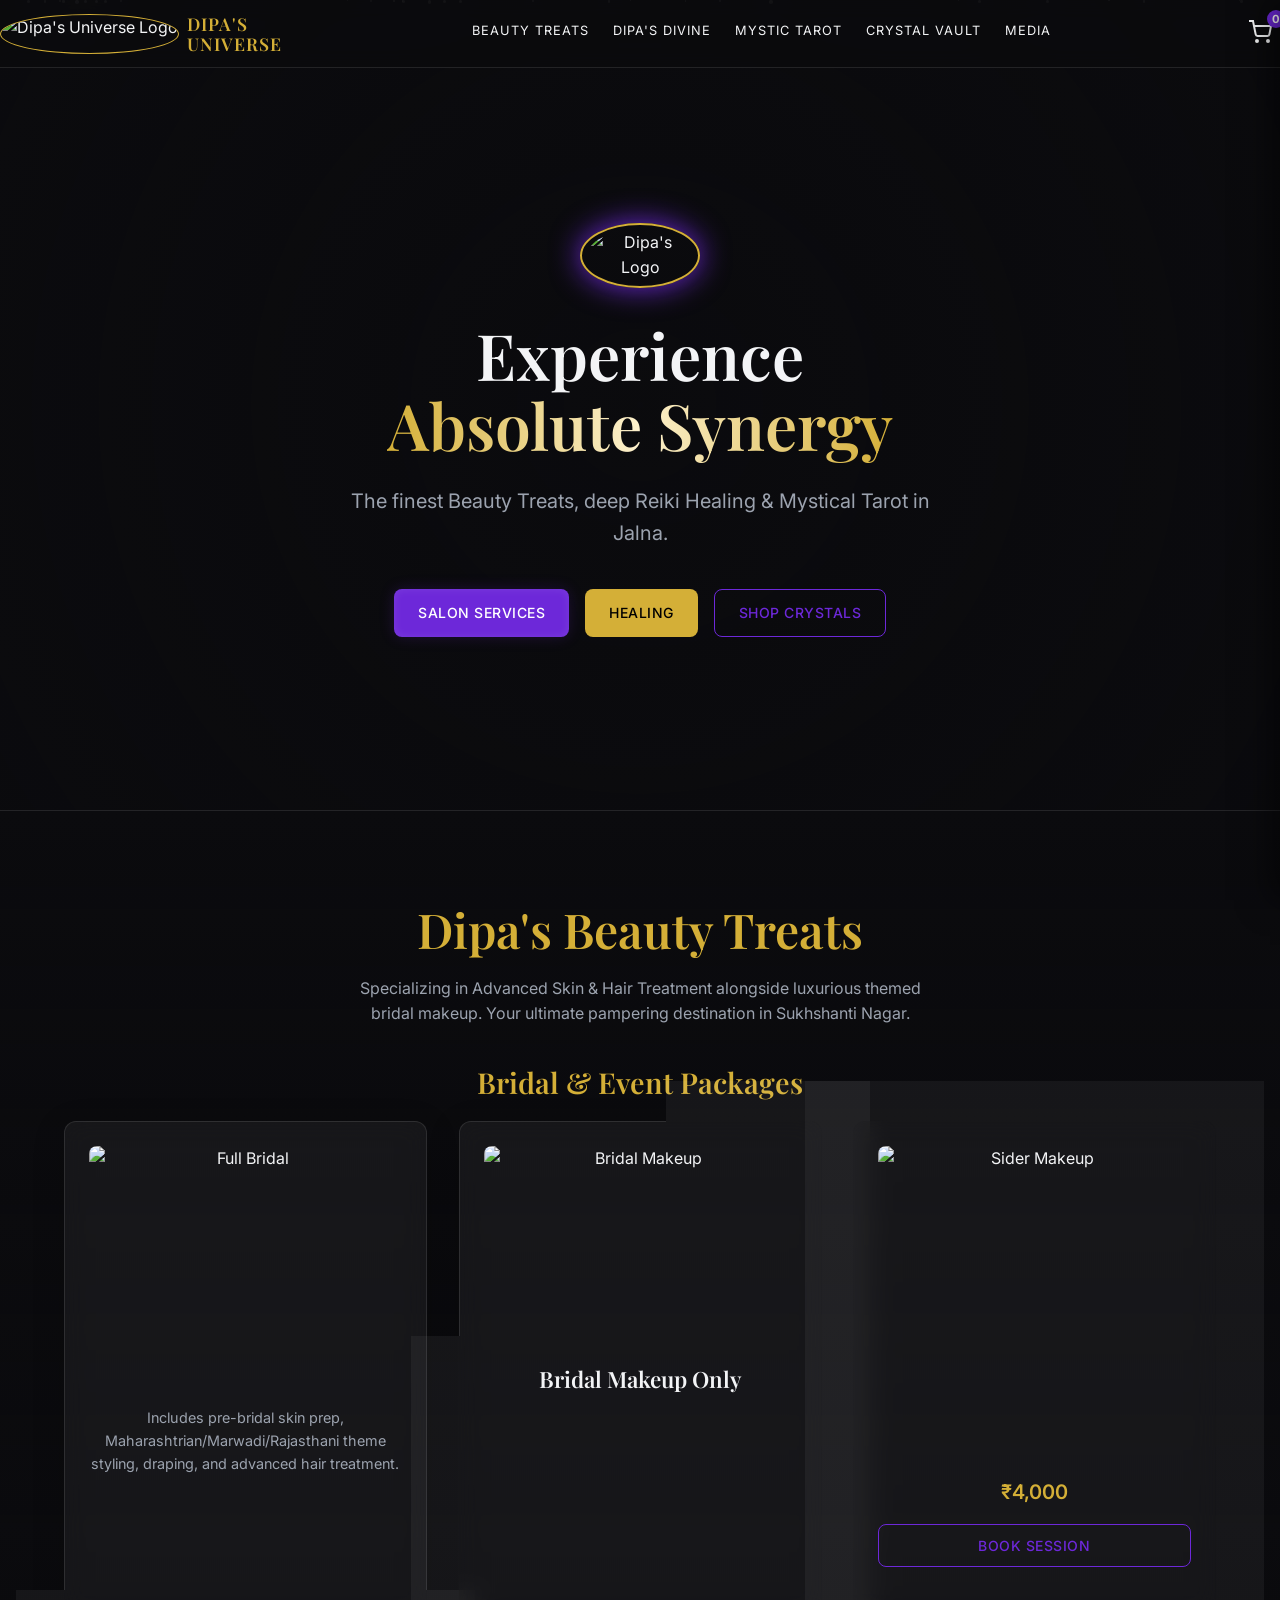
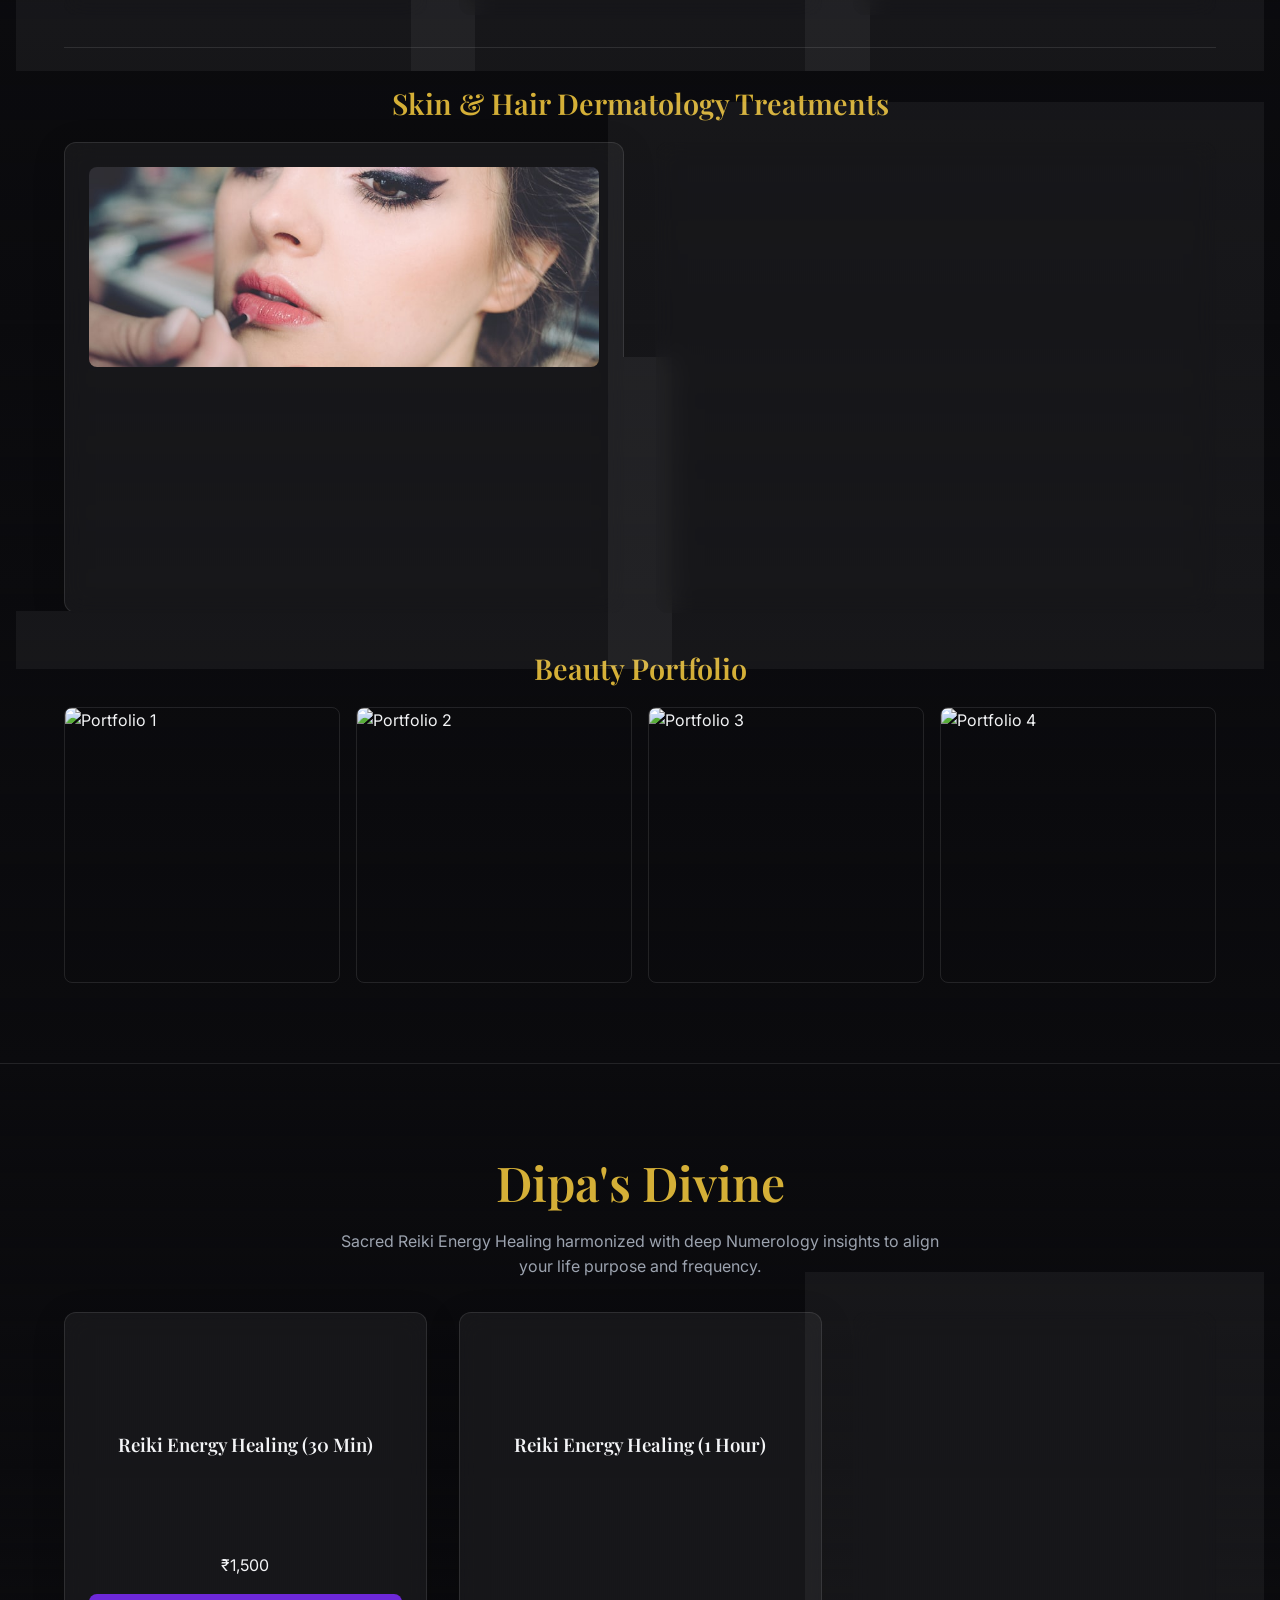
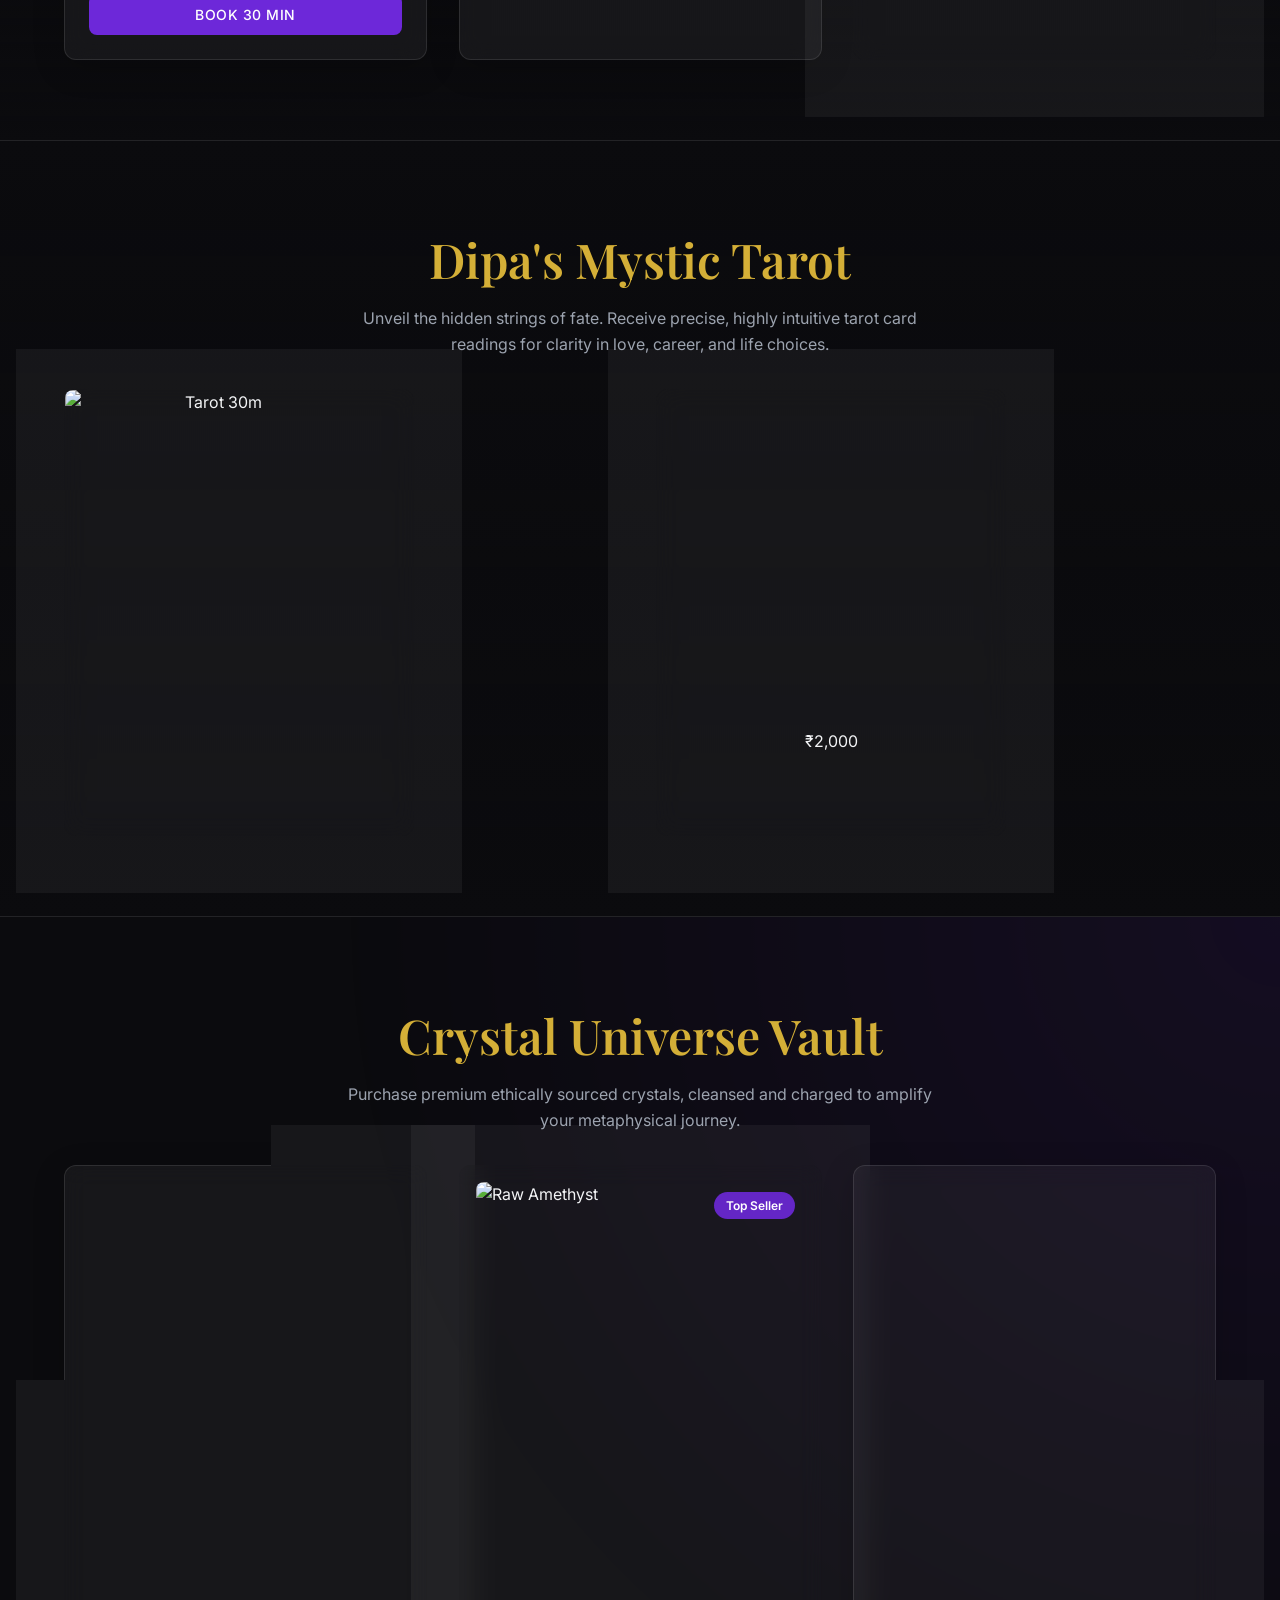
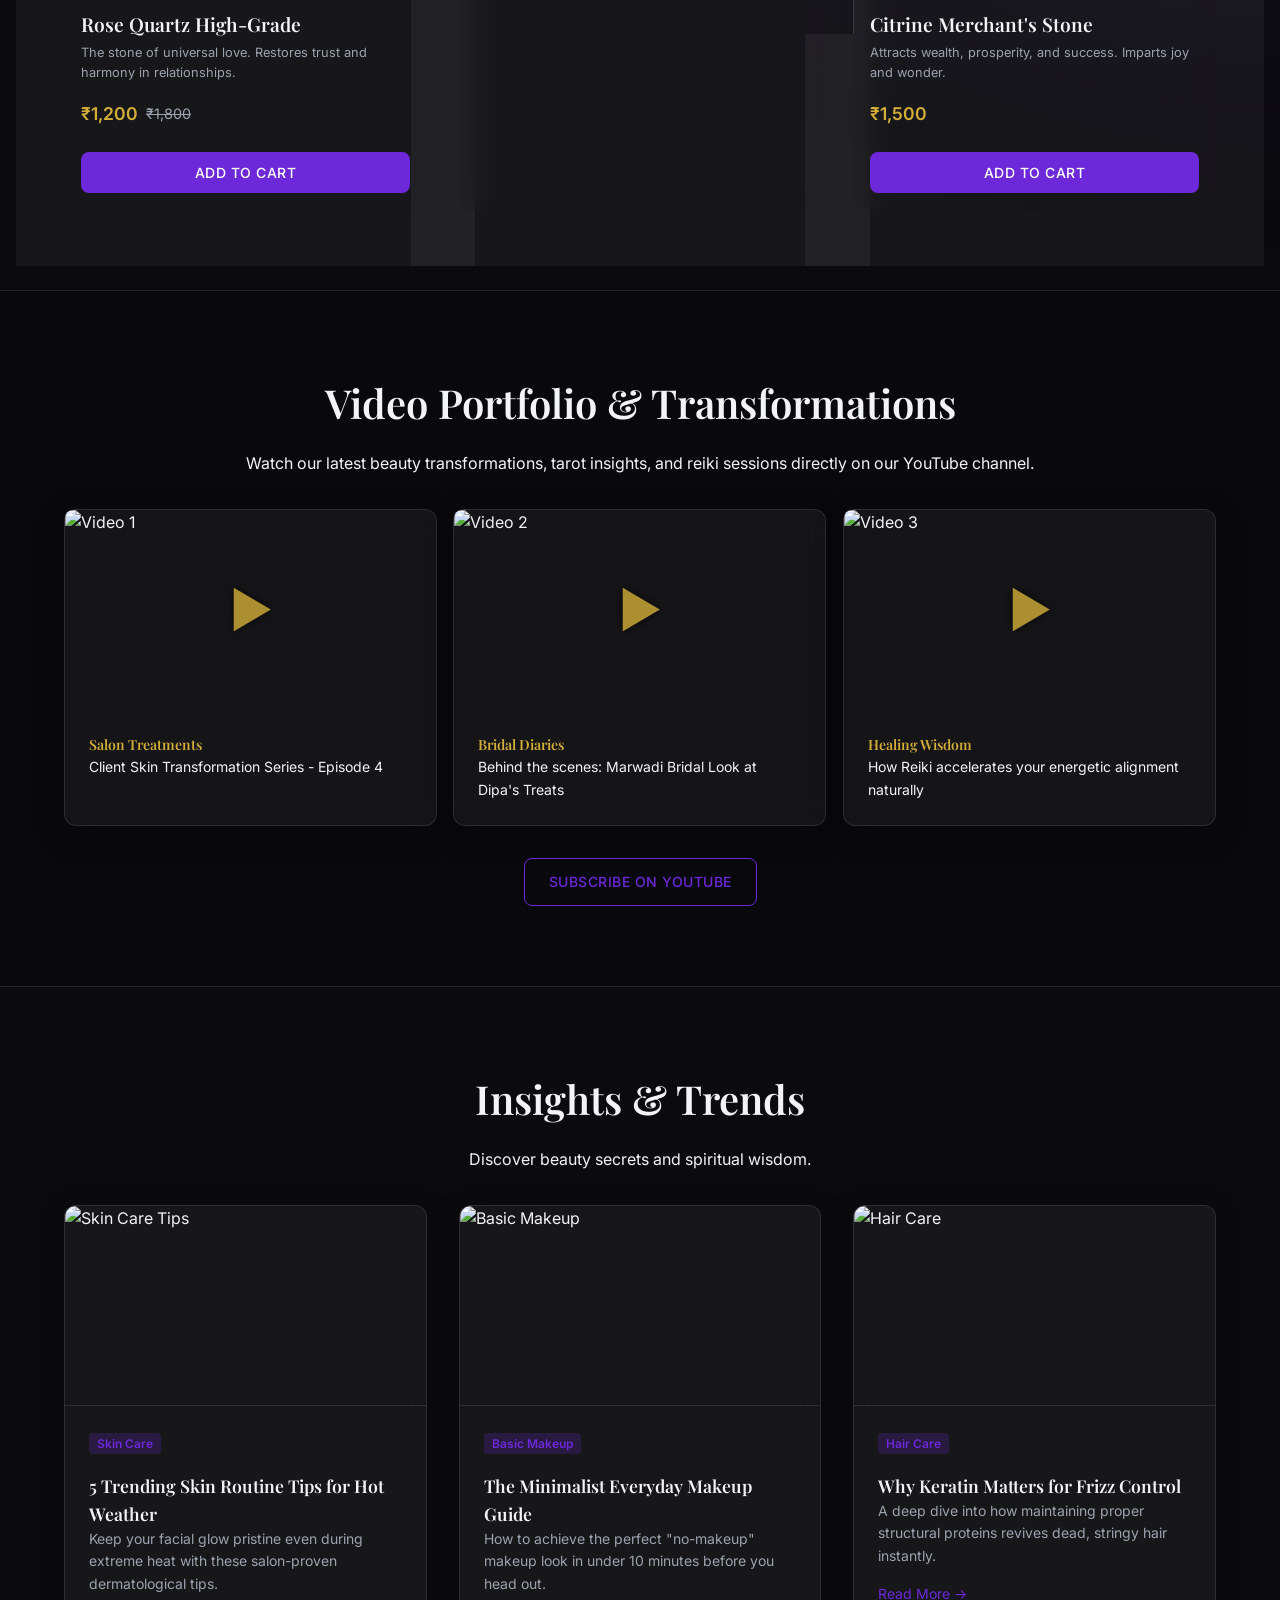
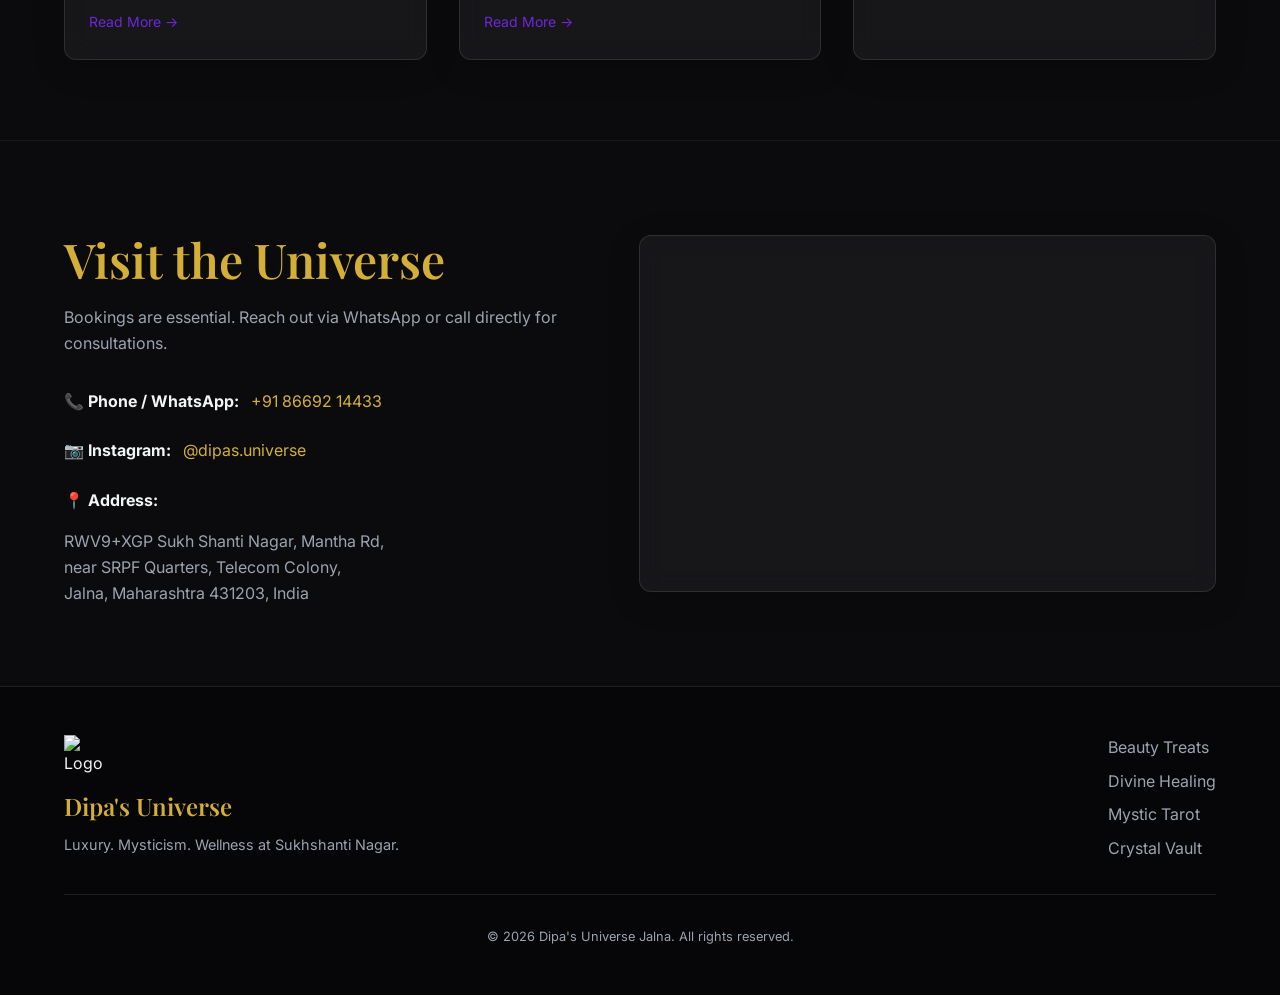
==== index.html @ 45160a1e "Initial commit" ====
<!DOCTYPE html>
<html lang="en">
<head>
    <meta charset="UTF-8">
    <meta name="viewport" content="width=device-width, initial-scale=1.0">
    <title>Dipa's Universe | Beauty, Healing, & Mystic Tarot</title>
    
    <!-- SEO Optimization For Jalna Market & Sukhshanti Nagar -->
    <meta name="description" content="Premium Beauty Salon, Reiki Healing, Numerology, and Tarot Reading in Sukhshanti Nagar, Jalna. Dipa's Beauty Treats, Dipa's Divine, and Dipa's Mystic Tarot. Best skin care, hair treatments, and bridal makeup in Jalna market.">
    <meta name="keywords" content="Best salon in Jalna, Bridal makeup Sukhshanti Nagar Jalna, Reiki healing Jalna market, Numerology Jalna, Tarot card reader Jalna, Dipa's Beauty Treats, Skin treatment Jalna, Hair treatment Jalna, Maharashtrian bridal look, Marwadi bridal makeup">
    <meta name="theme-color" content="#0B0B0E">
    <meta name="author" content="Dipa's Universe">
    <link rel="canonical" href="https://yourdomain.com/" />
    <!-- End SEO Optimization -->

    <!-- Google tag (gtag.js) PLACEHOLDER -->
    <!-- 
    <script async src="https://www.googletagmanager.com/gtag/js?id=YOUR_MEASUREMENT_ID"></script>
    <script>
      window.dataLayer = window.dataLayer || [];
      function gtag(){dataLayer.push(arguments);}
      gtag('js', new Date());
      gtag('config', 'YOUR_MEASUREMENT_ID');
    </script>
    -->
    
    <!-- PWA -->
    <link rel="manifest" href="manifest.json">
    <link rel="apple-touch-icon" href="https://via.placeholder.com/192/6D28D9/FFFFFF?text=D">
    
    <!-- Fonts -->
    <link rel="preconnect" href="https://fonts.googleapis.com">
    <link rel="preconnect" href="https://fonts.gstatic.com" crossorigin>
    <link href="https://fonts.googleapis.com/css2?family=Playfair+Display:ital,wght@0,400;0,600;0,700;1,400&family=Inter:wght@300;400;500;600&display=swap" rel="stylesheet">
    
    <!-- Styles -->
    <link rel="stylesheet" href="style.css">
</head>
<body>
    <!-- Navbar -->
    <nav id="navbar" class="nav-glass">
        <div class="nav-container">
            <div class="logo">
                <img src="C:/Users/DELL/.gemini/antigravity/brain/13513e5d-3cf5-48b3-a7ad-a22dc9d96cd7/dipa_logo_1774624945027.png" alt="Dipa's Universe Logo" class="nav-logo-img">
                <span class="logo-text">Dipa's<br>Universe</span>
            </div>
            <div class="nav-links">
                <a href="#beauty">Beauty Treats</a>
                <a href="#divine">Dipa's Divine</a>
                <a href="#tarot">Mystic Tarot</a>
                <a href="#vault">Crystal Vault</a>
                <a href="#portfolio">Media</a>
            </div>
            <button class="cart-btn" id="open-cart-btn" aria-label="Open Cart">
                <svg width="24" height="24" viewBox="0 0 24 24" fill="none" stroke="currentColor" stroke-width="2"><circle cx="9" cy="21" r="1"></circle><circle cx="20" cy="21" r="1"></circle><path d="M1 1h4l2.68 13.39a2 2 0 0 0 2 1.61h9.72a2 2 0 0 0 2-1.61L23 6H6"></path></svg>
                <span class="cart-badge" id="cart-badge">0</span>
            </button>
        </div>
    </nav>

    <!-- Hero Section -->
    <header id="hero" class="hero-section">
        <div class="hero-bg parallax" style="background-image: url('https://images.unsplash.com/photo-1462331940025-496dfbfc7564?q=80&w=2000&auto=format&fit=crop');"></div>
        <div class="particles" id="particles-container"></div>
        <div class="hero-content reveal-up">
            <img src="C:/Users/DELL/.gemini/antigravity/brain/13513e5d-3cf5-48b3-a7ad-a22dc9d96cd7/dipa_logo_1774624945027.png" alt="Dipa's Logo" class="hero-logo-large mx-auto mb-4">
            <h1 class="hero-title">Experience <br><span class="gradient-text">Absolute Synergy</span></h1>
            <p class="hero-subtitle">The finest Beauty Treats, deep Reiki Healing & Mystical Tarot in Jalna.</p>
            <div class="hero-ctas">
                <a href="#beauty" class="btn btn-primary btn-glow">Salon Services</a>
                <a href="#divine" class="btn btn-secondary">Healing</a>
                <a href="#vault" class="btn btn-outline">Shop Crystals</a>
            </div>
        </div>
    </header>

    <!-- REALM 1: Dipa's Beauty Treats -->
    <section id="beauty" class="section realm-section">
        <div class="realm-bg parallax" style="background-image: url('https://images.unsplash.com/photo-1560066984-138dadb4c035?q=80&w=2000&auto=format&fit=crop');"></div>
        <div class="realm-overlay"></div>
        <div class="container reveal-up">
            <div class="realm-header">
                <h2 class="realm-title">Dipa's Beauty Treats</h2>
                <p class="realm-desc">Specializing in Advanced Skin & Hair Treatment alongside luxurious themed bridal makeup. Your ultimate pampering destination in Sukhshanti Nagar.</p>
            </div>
            
            <h3 class="subsection-title text-center mt-4">Bridal & Event Packages</h3>
            <div class="service-grid" id="beauty-grid">
                <div class="glass-card service-card tilt-effect">
                    <img src="https://images.unsplash.com/photo-1595959445831-50e560128919?q=80&w=600" alt="Full Bridal" class="card-img">
                    <h3>Full Bridal Extravaganza</h3>
                    <p class="desc">Includes pre-bridal skin prep, Maharashtrian/Marwadi/Rajasthani theme styling, draping, and advanced hair treatment.</p>
                    <p class="price">₹25,000</p>
                    <button class="btn btn-outline w-100 book-service-btn" data-service="Full Bridal Pkg" data-price="25000">Book Session</button>
                </div>
                <div class="glass-card service-card tilt-effect">
                    <img src="https://images.unsplash.com/photo-1512413914691-140b0db3dc02?q=80&w=600" alt="Bridal Makeup" class="card-img">
                    <h3>Bridal Makeup Only</h3>
                    <p class="desc">Flawless HD/Airbrush makeup customized to your chosen heritage theme.</p>
                    <p class="price">₹15,000</p>
                    <button class="btn btn-outline w-100 book-service-btn" data-service="Bridal Makeup Only" data-price="15000">Book Session</button>
                </div>
                <div class="glass-card service-card tilt-effect">
                    <img src="https://images.unsplash.com/photo-1522337660859-02fbefca4702?q=80&w=600" alt="Sider Makeup" class="card-img">
                    <h3>Sider / Party Makeup</h3>
                    <p class="desc">Elegant party looks, precise hair styling for bridesmaids or close family.</p>
                    <p class="price">₹4,000</p>
                    <button class="btn btn-outline w-100 book-service-btn" data-service="Sider Makeup" data-price="4000">Book Session</button>
                </div>
            </div>

            <h3 class="subsection-title text-center mt-4 pt-4 border-top">Skin & Hair Dermatology Treatments</h3>
            <div class="service-grid">
                <div class="glass-card service-card tilt-effect">
                    <img src="media/beauty/skincare.jpg" onerror="this.src='https://images.unsplash.com/photo-1487412947147-5cebf100ffc2?w=800&q=80'" alt="Skin Treatment" class="card-img">
                    <h3>Advanced Skin Treatment</h3>
                    <p class="desc">Acne targeting, glow therapy, pigmentation correction, and deep cleansing facials.</p>
                    <p class="price">₹2,500 <span class="text-sm text-muted">/ session</span></p>
                    <button class="btn btn-outline w-100 book-service-btn" data-service="Skin Treatment" data-price="2500">Book Session</button>
                </div>
                <div class="glass-card service-card tilt-effect">
                    <img src="media/beauty/haircare.jpg" onerror="this.src='https://images.unsplash.com/photo-1519699047748-de8e457a634e?w=800&q=80'" alt="Hair Treatment" class="card-img">
                    <h3>Signature Hair Spa & Repair</h3>
                    <p class="desc">Keratin, Botox, deep conditioning, and anti-hairfall complex treatments.</p>
                    <p class="price">₹3,000 <span class="text-sm text-muted">/ session</span></p>
                    <button class="btn btn-outline w-100 book-service-btn" data-service="Hair Treatment" data-price="3000">Book Session</button>
                </div>
            </div>
            
            <!-- Salon Portfolio -->
            <h3 class="subsection-title text-center mt-4">Beauty Portfolio</h3>
            <div class="portfolio-grid grid-small">
                <img src="https://images.unsplash.com/photo-1500917293891-ef795e70e1f6?w=400&q=80" alt="Portfolio 1" class="glass-img">
                <img src="https://images.unsplash.com/photo-1516975080664-ed2fc6a32937?w=400&q=80" alt="Portfolio 2" class="glass-img">
                <img src="https://images.unsplash.com/photo-1616683693504-3ea7e9ad6fec?w=400&q=80" alt="Portfolio 3" class="glass-img">
                <img src="https://images.unsplash.com/photo-1522337660859-02fbefca4702?w=400&q=80" alt="Portfolio 4" class="glass-img">
            </div>
        </div>
    </section>

    <!-- REALM 2: Dipa's Divine -->
    <section id="divine" class="section realm-section">
        <div class="realm-bg parallax cosmic-bg" style="background-image: url('https://images.unsplash.com/photo-1507608616759-54f48f0af0ee?q=80&w=2000&auto=format&fit=crop');"></div>
        <div class="realm-overlay"></div>
        <div class="container reveal-up">
            <div class="realm-header">
                <h2 class="realm-title">Dipa's Divine</h2>
                <p class="realm-desc">Sacred Reiki Energy Healing harmonized with deep Numerology insights to align your life purpose and frequency.</p>
            </div>
            
            <div class="cards-layout">
                <div class="glass-card cosmic-card tilt-effect">
                    <div class="card-icon">✨</div>
                    <h3>Reiki Energy Healing (30 Min)</h3>
                    <p>Chakra balancing, aura cleansing, and emotional blockage removal via Universal energy.</p>
                    <p class="price mt-2">₹1,500</p>
                    <button class="btn btn-primary w-100 mt-2 book-service-btn" data-service="Reiki Healing 30M" data-price="1500">Book 30 Min</button>
                </div>
                <div class="glass-card cosmic-card tilt-effect">
                    <div class="card-icon">🌀</div>
                    <h3>Reiki Energy Healing (1 Hour)</h3>
                    <p>Deep systemic healing session focusing on chronic spiritual or physical misalignments.</p>
                    <p class="price mt-2">₹2,500</p>
                    <button class="btn btn-primary w-100 mt-2 book-service-btn" data-service="Reiki Healing 1H" data-price="2500">Book 1 Hour</button>
                </div>
                <div class="glass-card cosmic-card tilt-effect">
                    <div class="card-icon">🔢</div>
                    <h3>Numerology Integration</h3>
                    <p>Name correction, business numbers, and life path reading to attract abundance.</p>
                    <p class="price mt-2">₹2,000</p>
                    <button class="btn btn-primary w-100 mt-2 book-service-btn" data-service="Numerology Consult" data-price="2000">Book Session</button>
                </div>
            </div>
        </div>
    </section>

    <!-- REALM 3: Dipa's Mystic Tarot -->
    <section id="tarot" class="section realm-section">
        <div class="realm-bg parallax" style="background-image: url('https://images.unsplash.com/photo-1532012197267-da84d127e765?q=80&w=2000&auto=format&fit=crop');"></div>
        <div class="realm-overlay" style="background: linear-gradient(to bottom, var(--color-bg) 0%, rgba(11,11,14,0.7) 50%, var(--color-bg) 100%);"></div>
        <div class="container reveal-up">
            <div class="realm-header">
                <h2 class="realm-title">Dipa's Mystic Tarot</h2>
                <p class="realm-desc">Unveil the hidden strings of fate. Receive precise, highly intuitive tarot card readings for clarity in love, career, and life choices.</p>
            </div>
            
            <div class="cards-layout justify-center">
                <div class="glass-card cosmic-card tilt-effect" style="max-width:350px;">
                    <img src="https://images.unsplash.com/photo-1601058268499-e5265ec7a688?w=800&q=80" alt="Tarot 30m" class="card-img round-top mb-3">
                    <h3>Quick Clarity Reading (30 Min)</h3>
                    <p>Focus on up to 3 specific questions for immediate, actionable guidance.</p>
                    <p class="price mt-2">₹1,200</p>
                    <button class="btn btn-secondary w-100 mt-2 book-service-btn" data-service="Tarot 30M" data-price="1200">Start Reading</button>
                </div>
                <div class="glass-card cosmic-card tilt-effect" style="max-width:350px;">
                    <img src="https://images.unsplash.com/photo-1518531933037-91b2f5f229cc?w=800&q=80" alt="Tarot 60m" class="card-img round-top mb-3">
                    <h3>Deep Dive Reading (1 Hour)</h3>
                    <p>A comprehensive spread mapping past, present, blockages, and future trajectories.</p>
                    <p class="price mt-2">₹2,000</p>
                    <button class="btn btn-secondary w-100 mt-2 book-service-btn" data-service="Tarot 1H" data-price="2000">Start Reading</button>
                </div>
            </div>
        </div>
    </section>

    <!-- REALM 4: Crystal Vault (E-commerce) -->
    <section id="vault" class="section realm-section">
        <div class="realm-bg parallax vault-bg"></div>
        <div class="container reveal-up">
            <div class="realm-header text-center">
                <h2 class="realm-title">Crystal Universe Vault</h2>
                <p class="realm-desc">Purchase premium ethically sourced crystals, cleansed and charged to amplify your metaphysical journey.</p>
            </div>
            
            <div class="product-grid" id="product-grid">
                <!-- Product 1 -->
                <div class="glass-card product-card tilt-effect">
                    <div class="product-img-wrap">
                        <!-- Using generated image -->
                        <img src="C:/Users/DELL/.gemini/antigravity/brain/13513e5d-3cf5-48b3-a7ad-a22dc9d96cd7/crystal_rose_1774625033962.png" alt="Rose Quartz" class="product-img" loading="lazy">
                        <span class="badge badge-scarcity">Only 2 left</span>
                    </div>
                    <div class="product-info">
                        <h3>Rose Quartz High-Grade</h3>
                        <p class="product-benefits">The stone of universal love. Restores trust and harmony in relationships.</p>
                        <div class="price-row">
                            <span class="price">₹1,200</span>
                            <span class="old-price">₹1,800</span>
                        </div>
                        <button class="btn btn-primary btn-add-cart w-100 mt-2" data-id="p1" data-name="Rose Quartz High-Grade" data-price="1200" data-img="C:/Users/DELL/.gemini/antigravity/brain/13513e5d-3cf5-48b3-a7ad-a22dc9d96cd7/crystal_rose_1774625033962.png">Add to Cart</button>
                    </div>
                </div>

                <!-- Product 2 -->
                <div class="glass-card product-card tilt-effect">
                    <div class="product-img-wrap">
                        <!-- Using generated image -->
                        <img src="C:/Users/DELL/.gemini/antigravity/brain/13513e5d-3cf5-48b3-a7ad-a22dc9d96cd7/crystal_amethyst_1774625153442.png" alt="Raw Amethyst" class="product-img" loading="lazy">
                        <span class="badge badge-bestseller">Top Seller</span>
                    </div>
                    <div class="product-info">
                        <h3>Raw Amethyst Cluster</h3>
                        <p class="product-benefits">Extremely powerful and protective stone. Natural tranquilizer for stress.</p>
                        <div class="price-row">
                            <span class="price">₹2,800</span>
                        </div>
                        <button class="btn btn-primary btn-add-cart w-100 mt-2" data-id="p2" data-name="Raw Amethyst Cluster" data-price="2800" data-img="C:/Users/DELL/.gemini/antigravity/brain/13513e5d-3cf5-48b3-a7ad-a22dc9d96cd7/crystal_amethyst_1774625153442.png">Add to Cart</button>
                    </div>
                </div>

                <!-- Product 3 -->
                <div class="glass-card product-card tilt-effect">
                    <div class="product-img-wrap">
                        <img src="https://images.unsplash.com/photo-1587375253245-2882103f5ce7?q=80&w=800&auto=format&fit=crop" alt="Citrine Point" class="product-img" loading="lazy">
                    </div>
                    <div class="product-info">
                        <h3>Citrine Merchant's Stone</h3>
                        <p class="product-benefits">Attracts wealth, prosperity, and success. Imparts joy and wonder.</p>
                        <div class="price-row">
                            <span class="price">₹1,500</span>
                        </div>
                        <button class="btn btn-primary btn-add-cart w-100 mt-2" data-id="p3" data-name="Citrine Merchant Point" data-price="1500" data-img="https://images.unsplash.com/photo-1587375253245-2882103f5ce7?q=80&w=200">Add to Cart</button>
                    </div>
                </div>
            </div>
        </div>
    </section>

    <!-- YouTube Multimedia / Video Integration -->
    <section id="portfolio" class="section realm-section" style="background:#09090c;">
        <div class="container reveal-up">
            <h2 class="section-title text-center">Video Portfolio & Transformations</h2>
            <p class="section-text mx-auto text-center mb-4">Watch our latest beauty transformations, tarot insights, and reiki sessions directly on our YouTube channel.</p>
            
            <div class="portfolio-grid">
                <!-- Youtube Mock integration grids -->
                <div class="glass-card p-0 video-card tilt-effect">
                    <div class="video-thumb">
                        <img src="https://images.unsplash.com/photo-1487412947147-5cebf100ffc2?w=800" alt="Video 1">
                        <div class="play-btn">▶</div>
                    </div>
                    <div class="p-3">
                        <h4 class="mb-1 text-sm text-secondary">Salon Treatments</h4>
                        <p class="text-sm">Client Skin Transformation Series - Episode 4</p>
                    </div>
                </div>
                <div class="glass-card p-0 video-card tilt-effect">
                    <div class="video-thumb">
                        <img src="https://images.unsplash.com/photo-1522337660859-02fbefca4702?w=800" alt="Video 2">
                        <div class="play-btn">▶</div>
                    </div>
                    <div class="p-3">
                        <h4 class="mb-1 text-sm text-secondary">Bridal Diaries</h4>
                        <p class="text-sm">Behind the scenes: Marwadi Bridal Look at Dipa's Treats</p>
                    </div>
                </div>
                <div class="glass-card p-0 video-card tilt-effect">
                    <div class="video-thumb">
                        <img src="https://images.unsplash.com/photo-1532012197267-da84d127e765?w=800" alt="Video 3">
                        <div class="play-btn">▶</div>
                    </div>
                    <div class="p-3">
                        <h4 class="mb-1 text-sm text-secondary">Healing Wisdom</h4>
                        <p class="text-sm">How Reiki accelerates your energetic alignment naturally</p>
                    </div>
                </div>
            </div>
            <div class="text-center mt-4">
                <a href="#" class="btn btn-outline">Subscribe on YouTube</a>
            </div>
        </div>
    </section>

    <!-- Blogs Section -->
    <section id="blogs" class="section realm-section">
        <div class="container reveal-up">
            <h2 class="section-title text-center">Insights & Trends</h2>
            <p class="section-text mx-auto text-center mb-4">Discover beauty secrets and spiritual wisdom.</p>
            
            <div class="cards-layout">
                <article class="glass-card p-0 blog-card">
                    <img src="https://images.unsplash.com/photo-1512413914691-140b0db3dc02?w=600" alt="Skin Care Tips">
                    <div class="p-3">
                        <span class="badge-tag">Skin Care</span>
                        <h3 class="mt-2 text-md">5 Trending Skin Routine Tips for Hot Weather</h3>
                        <p class="text-sm text-muted">Keep your facial glow pristine even during extreme heat with these salon-proven dermatological tips.</p>
                        <a href="#" class="text-primary mt-2 d-inline-block text-sm">Read More →</a>
                    </div>
                </article>
                <article class="glass-card p-0 blog-card">
                    <img src="https://images.unsplash.com/photo-1595959445831-50e560128919?w=600" alt="Basic Makeup">
                    <div class="p-3">
                        <span class="badge-tag">Basic Makeup</span>
                        <h3 class="mt-2 text-md">The Minimalist Everyday Makeup Guide</h3>
                        <p class="text-sm text-muted">How to achieve the perfect "no-makeup" makeup look in under 10 minutes before you head out.</p>
                        <a href="#" class="text-primary mt-2 d-inline-block text-sm">Read More →</a>
                    </div>
                </article>
                <article class="glass-card p-0 blog-card">
                    <img src="https://images.unsplash.com/photo-1519699047748-de8e457a634e?w=600" alt="Hair Care">
                    <div class="p-3">
                        <span class="badge-tag">Hair Care</span>
                        <h3 class="mt-2 text-md">Why Keratin Matters for Frizz Control</h3>
                        <p class="text-sm text-muted">A deep dive into how maintaining proper structural proteins revives dead, stringy hair instantly.</p>
                        <a href="#" class="text-primary mt-2 d-inline-block text-sm">Read More →</a>
                    </div>
                </article>
            </div>
        </div>
    </section>

    <!-- Contact & Map -->
    <section id="contact" class="section realm-section" style="background:#0b0b0e; border-top:1px solid rgba(255,255,255,0.05);">
        <div class="container reveal-up">
            <div style="display:flex; flex-wrap:wrap; gap:3rem; align-items:center;">
                <div style="flex:1; min-width:300px;">
                    <h2 class="realm-title">Visit the Universe</h2>
                    <p class="text-muted mb-4">Bookings are essential. Reach out via WhatsApp or call directly for consultations.</p>
                    
                    <div class="contact-strip mb-3">
                        <strong>📞 Phone / WhatsApp:</strong>
                        <a href="https://wa.me/918669214433" class="text-secondary ml-2">+91 86692 14433</a>
                    </div>
                    
                    <div class="contact-strip mb-3">
                        <strong>📷 Instagram:</strong>
                        <a href="#" class="text-secondary ml-2">@dipas.universe</a>
                    </div>
                    
                    <div class="contact-strip">
                        <strong>📍 Address:</strong>
                        <p class="text-muted mt-2">
                        RWV9+XGP Sukh Shanti Nagar, Mantha Rd,<br>
                        near SRPF Quarters, Telecom Colony,<br>
                        Jalna, Maharashtra 431203, India
                        </p>
                    </div>
                </div>
                
                <div class="glass-card p-2" style="flex:1; min-width:300px;">
                    <!-- Embedded Google Map targeting Jalna address -->
                    <iframe src="https://www.google.com/maps/embed?pb=!1m18!1m12!1m3!1d11340.596068214309!2d75.89437299539308!3d19.828599426995055!2m3!1f0!2f0!3f0!3m2!1i1024!2i768!4f13.1!3m3!1m2!1s0x3bdba3006d64dcfb%3A0xc343da1f8ddead56!2sSukh%20Shanti%20Nagar%2C%20Jalna%2C%20Maharashtra%20431203!5e0!3m2!1sen!2sin!4v1689230553754!5m2!1sen!2sin" 
                        width="100%" height="300" style="border:0; border-radius:8px;" allowfullscreen="" loading="lazy" referrerpolicy="no-referrer-when-downgrade"></iframe>
                </div>
            </div>
        </div>
    </section>

    <!-- Footer -->
    <footer class="footer">
        <div class="container">
            <div class="footer-content">
                <div class="footer-brand">
                    <img src="C:/Users/DELL/.gemini/antigravity/brain/13513e5d-3cf5-48b3-a7ad-a22dc9d96cd7/dipa_logo_1774624945027.png" alt="Logo" style="width:50px; margin-bottom:10px;">
                    <h3>Dipa's Universe</h3>
                    <p>Luxury. Mysticism. Wellness at Sukhshanti Nagar.</p>
                </div>
                <div class="footer-links">
                    <a href="#beauty">Beauty Treats</a>
                    <a href="#divine">Divine Healing</a>
                    <a href="#tarot">Mystic Tarot</a>
                    <a href="#vault">Crystal Vault</a>
                </div>
            </div>
            <div class="footer-bottom">
                &copy; <span id="year"></span> Dipa's Universe Jalna. All rights reserved.
            </div>
        </div>
    </footer>

    <!-- Cart Drawer -->
    <div class="cart-overlay" id="cart-overlay"></div>
    <div class="cart-drawer" id="cart-drawer">
        <div class="cart-header">
            <h2>Your Sacred Cart</h2>
            <button class="close-btn" id="close-cart-btn">&times;</button>
        </div>
        <div class="cart-items" id="cart-items">
            <!-- Cart Items Injected Here -->
        </div>
        <div class="cart-footer">
            <div class="cart-total">
                <span>Total:</span>
                <span id="cart-total-price">₹0</span>
            </div>
            <button class="btn btn-primary w-100 btn-glow" id="checkout-btn">Proceed to Cosmic Checkout</button>
        </div>
    </div>

    <!-- Checkout Modal -->
    <div class="checkout-modal-overlay" id="checkout-modal-overlay">
        <div class="glass-card checkout-modal tilt-none" id="checkout-modal">
            <button class="close-btn modal-close" id="close-checkout-btn">&times;</button>
            
            <!-- Step 1: Info -->
            <div class="checkout-step active" id="step-1">
                <h2>Step 1: Your Details</h2>
                <form id="details-form">
                    <input type="text" id="co-name" placeholder="Full Name" required class="form-input">
                    <input type="tel" id="co-phone" placeholder="WhatsApp Number" required class="form-input">
                    <textarea id="co-address" placeholder="Complete Shipping Address (Ignore for services only)" class="form-input"></textarea>
                    <button type="submit" class="btn btn-primary w-100 mt-2">Next: Payment Method</button>
                </form>
            </div>
            
            <!-- Step 2: Payment Method -->
            <div class="checkout-step" id="step-2">
                <h2>Step 2: Payment Method</h2>
                <div class="payment-options">
                    <button class="btn btn-outline pay-opt-btn" data-method="COD">Cash / Pay at Salon</button>
                    <button class="btn btn-primary btn-glow pay-opt-btn" data-method="UPI">Pay via UPI</button>
                </div>
                <button class="btn outline-muted w-100 mt-2 back-step-btn" data-target="1">Back</button>
            </div>
            
            <!-- Step 3: UPI Options -->
            <div class="checkout-step" id="step-3-upi">
                <h2>Step 3: Secure UPI Payment</h2>
                <p>Total to pay: <strong id="upi-total-display">₹0</strong></p>
                <div class="qr-placeholder glass-card text-center my-3 p-4">
                    <img src="https://via.placeholder.com/150/0B0B0E/FFFFFF?text=UPI+QR" alt="UPI QR" class="mx-auto" style="border-radius:8px;">
                    <p class="mt-2 text-sm text-muted">Scan with any UPI app</p>
                </div>
                <!-- Deep link for mobile -->
                <a href="#" id="upi-deep-link" class="btn btn-secondary w-100 mb-2">Open UPI App</a>
                <button class="btn btn-primary btn-glow w-100" id="confirm-upi-paid">I Have Paid</button>
                <button class="btn outline-muted w-100 mt-2 back-step-btn" data-target="2">Back</button>
            </div>

            <!-- Finishing Step -->
            <div class="checkout-step" id="step-finish">
                <h2>Aligning the Stars...</h2>
                <p>Generating your secure order request.</p>
                <div class="spinner mt-3"></div>
            </div>
        </div>
    </div>

    <!-- Scripts -->
    <script src="script.js"></script>
</body>
</html>
---- style.css ----
/* RESET & BASE */
:root {
    --color-bg: #0B0B0E;
    --color-primary: #6D28D9;
    --color-primary-hover: #5B21B6;
    --color-secondary: #D4AF37;
    --color-text: #F3F4F6;
    --color-text-muted: #9CA3AF;
    
    --glass-bg: rgba(255, 255, 255, 0.05);
    --glass-border: rgba(255, 255, 255, 0.1);
    --glass-glow: rgba(109, 40, 217, 0.2);
    
    --font-heading: 'Playfair Display', serif;
    --font-body: 'Inter', sans-serif;

    --transition: all 0.3s cubic-bezier(0.25, 0.46, 0.45, 0.94);
}

* {
    margin: 0;
    padding: 0;
    box-sizing: border-box;
    scroll-behavior: smooth;
}

body {
    background-color: var(--color-bg);
    color: var(--color-text);
    font-family: var(--font-body);
    line-height: 1.6;
    overflow-x: hidden;
}

h1, h2, h3, h4, .logo-text {
    font-family: var(--font-heading);
    font-weight: 600;
}

a { color: inherit; text-decoration: none; }
ul { list-style: none; }
button { cursor: pointer; font-family: inherit; border: none; background: transparent; color: inherit; }
img { max-width: 100%; height: auto; display: block; }

/* UTILITIES */
.container { width: 100%; max-width: 1200px; margin: 0 auto; padding: 0 1.5rem; }
.text-center { text-align: center; }
.mx-auto { margin-left: auto; margin-right: auto; }
.mt-2 { margin-top: 1rem; }
.mt-3 { margin-top: 1.5rem; }
.mt-4 { margin-top: 2rem; }
.mb-2 { margin-bottom: 1rem; }
.mb-3 { margin-bottom: 1.5rem; }
.mb-4 { margin-bottom: 2rem; }
.pt-4 { padding-top: 2rem; }
.p-0 { padding: 0 !important; }
.p-2 { padding: 1rem; }
.p-3 { padding: 1.5rem; }
.p-4 { padding: 2rem; }
.w-100 { width: 100%; }
.text-sm { font-size: 0.875rem; }
.text-md { font-size: 1.1rem; }
.text-secondary { color: var(--color-secondary); }
.text-primary { color: var(--color-primary); }
.text-muted { color: var(--color-text-muted); }
.hidden { display: none !important; }
.border-top { border-top: 1px solid var(--glass-border); }
.d-inline-block { display: inline-block; }
.justify-center { justify-content: center; }
.ml-2 { margin-left: 0.5rem; }

/* GLASSMORPHISM */
.glass-card {
    background: var(--glass-bg);
    backdrop-filter: blur(12px);
    -webkit-backdrop-filter: blur(12px);
    border: 1px solid var(--glass-border);
    border-radius: 12px;
    padding: 1.5rem;
    box-shadow: 0 8px 32px rgba(0, 0, 0, 0.2);
    transition: var(--transition);
}

/* BUTTONS */
.btn {
    display: inline-flex; align-items: center; justify-content: center;
    padding: 0.75rem 1.5rem; border-radius: 8px; font-weight: 500;
    letter-spacing: 0.5px; transition: var(--transition); text-transform: uppercase; font-size: 0.875rem;
}
.btn-primary { background: var(--color-primary); color: white; }
.btn-primary:hover { background: var(--color-primary-hover); transform: translateY(-2px); }
.btn-secondary { background: var(--color-secondary); color: #000; }
.btn-secondary:hover { background: #c3a02f; transform: translateY(-2px); }
.btn-outline { border: 1px solid var(--color-primary); color: var(--color-primary); }
.btn-outline:hover { background: var(--glass-glow); }
.outline-muted { border: 1px solid var(--color-text-muted); color: var(--color-text); }
.btn-glow { box-shadow: 0 0 15px var(--glass-glow), inset 0 0 10px rgba(255, 255, 255, 0.1); }
.btn-glow:hover { box-shadow: 0 0 25px var(--glass-glow), inset 0 0 20px rgba(255, 255, 255, 0.2); }

/* NAVBAR */
.nav-glass {
    position: fixed; top: 0; width: 100%; z-index: 100;
    background: rgba(11, 11, 14, 0.85); backdrop-filter: blur(10px);
    border-bottom: 1px solid var(--glass-border); padding: 0.75rem 0;
    transition: var(--transition);
}
.nav-container { display: flex; justify-content: space-between; align-items: center; }
.logo { display:flex; align-items:center; gap:0.5rem; }
.nav-logo-img { height: 40px; border-radius: 50%; border: 1px solid var(--color-secondary); }
.logo-text { font-size: 1.1rem; line-height: 1.1; color: var(--color-secondary); text-transform: uppercase; letter-spacing: 1px; }

.nav-links { display: none; gap: 1.5rem; }
@media(min-width: 992px) { .nav-links { display: flex; } }
.nav-links a { font-size: 0.8rem; text-transform: uppercase; letter-spacing: 1px; position: relative; padding-bottom: 4px; }
.nav-links a::after { content: ''; position: absolute; width: 0%; height: 1px; bottom: 0; left: 0; background: var(--color-secondary); transition: width 0.3s ease; }
.nav-links a:hover::after { width: 100%; }

.cart-btn { position: relative; padding: 0.5rem; color: var(--color-text); transition: transform 0.2s; }
.cart-btn:hover { transform: scale(1.1); }
.cart-badge { position: absolute; top: -2px; right: -5px; background: var(--color-primary); color: white; font-size: 0.7rem; font-weight: 700; width: 18px; height: 18px; border-radius: 50%; display: flex; align-items: center; justify-content: center; }

/* HERO SECTION */
.hero-section { position: relative; min-height: 90vh; display: flex; align-items: center; justify-content: center; text-align: center; overflow: hidden; }
.hero-bg { position: absolute; top: -10%; left: -10%; right: -10%; bottom: -10%; background-size: cover; background-position: center; z-index: 0; will-change: transform; }
.hero-section::after { content: ''; position: absolute; inset: 0; background: radial-gradient(circle at center, rgba(11, 11, 14, 0.5) 0%, rgba(11, 11, 14, 0.95) 100%); z-index: 1; }
.hero-logo-large { width: 120px; border-radius: 50%; border: 2px solid var(--color-secondary); padding: 5px; box-shadow: 0 0 30px var(--color-primary); }

.particles { position: absolute; inset: 0; z-index: 2; pointer-events: none; }
.particle { position: absolute; background: white; border-radius: 50%; opacity: 0.5; animation: drift linear infinite; }
@keyframes drift { from { transform: translateY(100vh) rotate(0deg); } to { transform: translateY(-100vh) rotate(360deg); } }

.hero-content { position: relative; z-index: 10; max-width: 800px; padding: 0 1rem; margin-top: 50px; }
.hero-title { font-size: clamp(2.5rem, 5vw, 4.5rem); line-height: 1.1; margin-bottom: 1.5rem; }
.gradient-text { background: linear-gradient(to right, #D4AF37, #fdf1cd, #D4AF37); -webkit-background-clip: text; -webkit-text-fill-color: transparent; background-clip: text; }
.hero-subtitle { font-size: clamp(1rem, 2vw, 1.25rem); color: var(--color-text-muted); margin-bottom: 2.5rem; max-width: 600px; margin-inline: auto; }
.hero-ctas { display: flex; gap: 1rem; justify-content: center; flex-wrap: wrap; }

/* SECTIONS */
.section { padding: 5rem 0; position: relative; border-top: 1px solid var(--glass-border); }
.section-title, .subsection-title { font-family: var(--font-heading); font-size: 2.5rem; margin-bottom: 1rem; }
.subsection-title { font-size: 1.8rem; color: var(--color-secondary); }

/* REALMS COMMON */
.realm-section { position: relative; overflow: hidden; }
.realm-bg { position: absolute; inset: 0; background-size: cover; background-position: center; background-attachment: fixed; opacity: 0.15; z-index: 0; will-change: transform; }
.vault-bg { background: radial-gradient(circle at top right, var(--color-primary) 0%, transparent 60%); opacity: 0.1; }
.realm-overlay { position: absolute; inset: 0; background: linear-gradient(to bottom, var(--color-bg) 0%, transparent 60%, var(--color-bg) 100%); z-index: 1; }
.realm-section .container { position: relative; z-index: 10; }
.realm-header { text-align: center; margin-bottom: 2rem; }
.realm-title { font-size: 3rem; color: var(--color-secondary); margin-bottom: 0.5rem; }
.realm-desc { color: var(--color-text-muted); max-width: 600px; margin: 0 auto; }

/* SERVICE & COSMIC GRID */
.service-grid, .cards-layout { display: grid; grid-template-columns: repeat(auto-fit, minmax(280px, 1fr)); gap: 2rem; }
.service-card { text-align: center; position: relative; padding-top:1.5rem; }
.card-img { width:100%; height:200px; object-fit:cover; border-radius:8px; margin-bottom:1rem; }
.video-thumb { position:relative; overflow:hidden; border-radius: 8px 8px 0 0; }
.video-thumb img { width:100%; height:200px; object-fit:cover; transition: transform 0.3s; }
.play-btn { position:absolute; top:50%; left:50%; transform:translate(-50%, -50%); font-size:3rem; color:var(--color-secondary); text-shadow:0 0 10px rgba(0,0,0,0.8); opacity:0.8; transition:opacity 0.3s; }
.video-card:hover .video-thumb img { transform: scale(1.05); }
.video-card:hover .play-btn { opacity:1; }

.service-card h3 { font-size: 1.4rem; margin-bottom: 0.5rem; }
.service-card .price { color: var(--color-secondary); font-size: 1.25rem; font-weight: 600; margin-bottom: 1rem; }
.service-card .desc { color: var(--color-text-muted); font-size: 0.9rem; margin-bottom: 1.5rem; }

.cosmic-card { text-align: center; }
.card-icon { font-size: 3rem; margin-bottom: 1rem; }
.round-top { border-radius: 8px 8px 0 0; margin:-1.5rem -1.5rem 1rem -1.5rem; width:calc(100% + 3rem); height:200px; }

/* PORTFOLIO GRID */
.portfolio-grid { display: grid; grid-template-columns: repeat(auto-fit, minmax(250px, 1fr)); gap: 1rem; }
.grid-small { grid-template-columns: repeat(auto-fit, minmax(150px, 1fr)); }
.glass-img { width:100%; aspect-ratio:1/1; object-fit:cover; border-radius:8px; border:1px solid var(--glass-border); transition: transform 0.3s; }
.glass-img:hover { transform:scale(1.05); z-index:10; position:relative; box-shadow:0 10px 20px rgba(0,0,0,0.5); }

/* PRODUCT GRID */
.product-grid { display: grid; grid-template-columns: repeat(auto-fit, minmax(280px, 1fr)); gap: 2rem; }
.product-card { padding: 1rem; display: flex; flex-direction: column; }
.product-img-wrap { position: relative; border-radius: 8px; overflow: hidden; margin-bottom: 1rem; aspect-ratio: 4/5; }
.product-img { width: 100%; height: 100%; object-fit: cover; transition: transform 0.5s ease; }
.product-card:hover .product-img { transform: scale(1.05); }
.badge { position: absolute; top: 10px; right: 10px; padding: 0.25rem 0.75rem; border-radius: 20px; font-size: 0.75rem; font-weight: 600; z-index: 2; }
.badge-scarcity { background: rgba(212, 175, 55, 0.9); color: #000; }
.badge-bestseller { background: rgba(109, 40, 217, 0.9); color: white; }
.product-info h3 { font-size: 1.2rem; margin-bottom: 0.2rem; }
.product-benefits { font-size: 0.8rem; color: var(--color-text-muted); margin-bottom: 1rem; }
.price-row { display: flex; align-items: center; gap: 0.5rem; margin-bottom: 0.5rem; }
.price-row .price { color: var(--color-secondary); font-weight: 600; font-size: 1.1rem; }
.price-row .old-price { color: var(--color-text-muted); text-decoration: line-through; font-size: 0.9rem; }

/* BLOG CARDS */
.blog-card { overflow:hidden; }
.blog-card img { width:100%; height:200px; object-fit:cover; border-bottom:1px solid var(--glass-border); }
.badge-tag { background:var(--glass-glow); color:var(--color-primary); padding:0.2rem 0.5rem; border-radius:4px; font-size:0.75rem; font-weight:600; }

/* ANIMATION CLASSES */
.reveal-up { opacity: 0; transform: translateY(40px); transition: all 0.8s cubic-bezier(0.5, 0, 0, 1); }
.reveal-up.active { opacity: 1; transform: translateY(0); }
.tilt-effect { transform-style: preserve-3d; transform: perspective(1000px); }
.tilt-effect > * { transform: translateZ(20px); }

/* CART DRAWER */
.cart-overlay { position: fixed; inset: 0; background: rgba(0,0,0,0.6); backdrop-filter: blur(4px); z-index: 1000; opacity: 0; pointer-events: none; transition: opacity 0.3s ease; }
.cart-overlay.open { opacity: 1; pointer-events: auto; }
.cart-drawer { position: fixed; top: 0; right: -400px; width: 100%; max-width: 400px; height: 100vh; background: #111116; border-left: 1px solid var(--glass-border); z-index: 1001; display: flex; flex-direction: column; transition: right 0.4s cubic-bezier(0.25, 0.46, 0.45, 0.94); box-shadow: -10px 0 30px rgba(0,0,0,0.5); }
.cart-drawer.open { right: 0; }
.cart-header { padding: 1.5rem; border-bottom: 1px solid var(--glass-border); display: flex; justify-content: space-between; align-items: center; }
.close-btn { font-size: 1.5rem; line-height: 1; color: var(--color-text-muted); }
.close-btn:hover { color: white; }
.cart-items { flex: 1; overflow-y: auto; padding: 1.5rem; display: flex; flex-direction: column; gap: 1rem; }
.cart-item { display: flex; gap: 1rem; background: var(--glass-bg); padding: 0.75rem; border-radius: 8px; position: relative; border: 1px solid var(--glass-border); animation: slideInCart 0.3s ease forwards; }
@keyframes slideInCart { from { opacity: 0; transform: translateX(20px); } to { opacity: 1; transform: translateX(0); } }
.cart-item-img { width: 60px; height: 60px; object-fit: cover; border-radius: 4px; }
.cart-item-info { flex: 1; }
.cart-item-title { font-size: 0.9rem; font-weight: 600; max-width:90%;}
.cart-item-price { color: var(--color-secondary); font-size: 0.85rem; }
.qty-controls { display: flex; align-items: center; gap: 0.5rem; margin-top: 0.5rem; }
.qty-btn { width: 20px; height: 20px; border-radius: 50%; background: rgba(255,255,255,0.1); display: flex; align-items: center; justify-content: center; font-size: 0.8rem; }
.qty-btn:hover { background: rgba(255,255,255,0.2); }
.remove-item { position: absolute; top: 5px; right: 10px; font-size: 1.2rem; color: var(--color-text-muted); }
.remove-item:hover { color: #ff4d4d; }
.cart-footer { padding: 1.5rem; border-top: 1px solid var(--glass-border); background: #0B0B0E; }
.cart-total { display: flex; justify-content: space-between; font-size: 1.2rem; color:var(--color-secondary); font-weight: 600; margin-bottom: 1rem; }
.squeeze-bounce { animation: squeeze 0.4s ease; }
@keyframes squeeze { 0% { transform: scale(1); } 50% { transform: scale(1.1) rotate(-3deg); } 100% { transform: scale(1); } }

/* CHECKOUT MODAL */
.checkout-modal-overlay { position: fixed; inset: 0; background: rgba(0,0,0,0.8); backdrop-filter: blur(8px); z-index: 2000; display: flex; align-items: center; justify-content: center; opacity: 0; pointer-events: none; transition: opacity 0.3s ease; padding: 1rem; }
.checkout-modal-overlay.open { opacity: 1; pointer-events: auto; }
.checkout-modal { width: 100%; max-width: 500px; position: relative; background: var(--color-bg); border: 1px solid var(--color-primary); box-shadow: 0 0 40px rgba(109, 40, 217, 0.2); transform: translateY(20px); transition: transform 0.4s cubic-bezier(0.175, 0.885, 0.32, 1.275); }
.checkout-modal-overlay.open .checkout-modal { transform: translateY(0); }
.checkout-step { display: none; animation: fadeInStep 0.4s ease; }
.checkout-step.active { display: block; }
@keyframes fadeInStep { from { opacity: 0; transform: translateX(-10px); } to { opacity: 1; transform: translateX(0); } }
.modal-close { position: absolute; top: 1rem; right: 1rem; font-size: 1.5rem; z-index: 10; }
.form-input { width: 100%; padding: 0.75rem 1rem; margin-bottom: 1rem; background: rgba(255,255,255,0.05); border: 1px solid var(--glass-border); border-radius: 8px; color: white; font-family: inherit; }
.form-input:focus { outline: none; border-color: var(--color-primary); box-shadow: 0 0 10px rgba(109, 40, 217, 0.2); }
textarea.form-input { resize: vertical; min-height: 80px; }
.payment-options { display: flex; gap: 1rem; margin-top: 1rem; }
.pay-opt-btn { flex: 1; }
.spinner { width: 40px; height: 40px; border: 3px solid rgba(255,255,255,0.1); border-radius: 50%; border-top-color: var(--color-primary); animation: spin 1s ease-in-out infinite; margin: 0 auto; }
@keyframes spin { to { transform: rotate(360deg); } }

/* FOOTER */
.footer { border-top: 1px solid var(--glass-border); padding: 3rem 0; background: #060608; }
.footer-content { display: flex; flex-wrap: wrap; justify-content: space-between; gap: 2rem; margin-bottom: 2rem; }
.footer-brand h3 { color: var(--color-secondary); font-size: 1.5rem; margin-bottom:0.5rem; }
.footer-brand p { color: var(--color-text-muted); font-size: 0.9rem; }
.footer-links { display: flex; flex-direction: column; gap: 0.5rem; }
.footer-links a { color: var(--color-text-muted); transition: color 0.3s; }
.footer-links a:hover { color: var(--color-primary); }
.footer-bottom { text-align: center; color: var(--color-text-muted); font-size: 0.8rem; padding-top: 2rem; border-top: 1px solid var(--glass-border); }

/* RESPONSIVE */
@media (max-width: 768px) {
    .payment-options { flex-direction: column; }
    .hero-title { font-size: 3rem; }
}
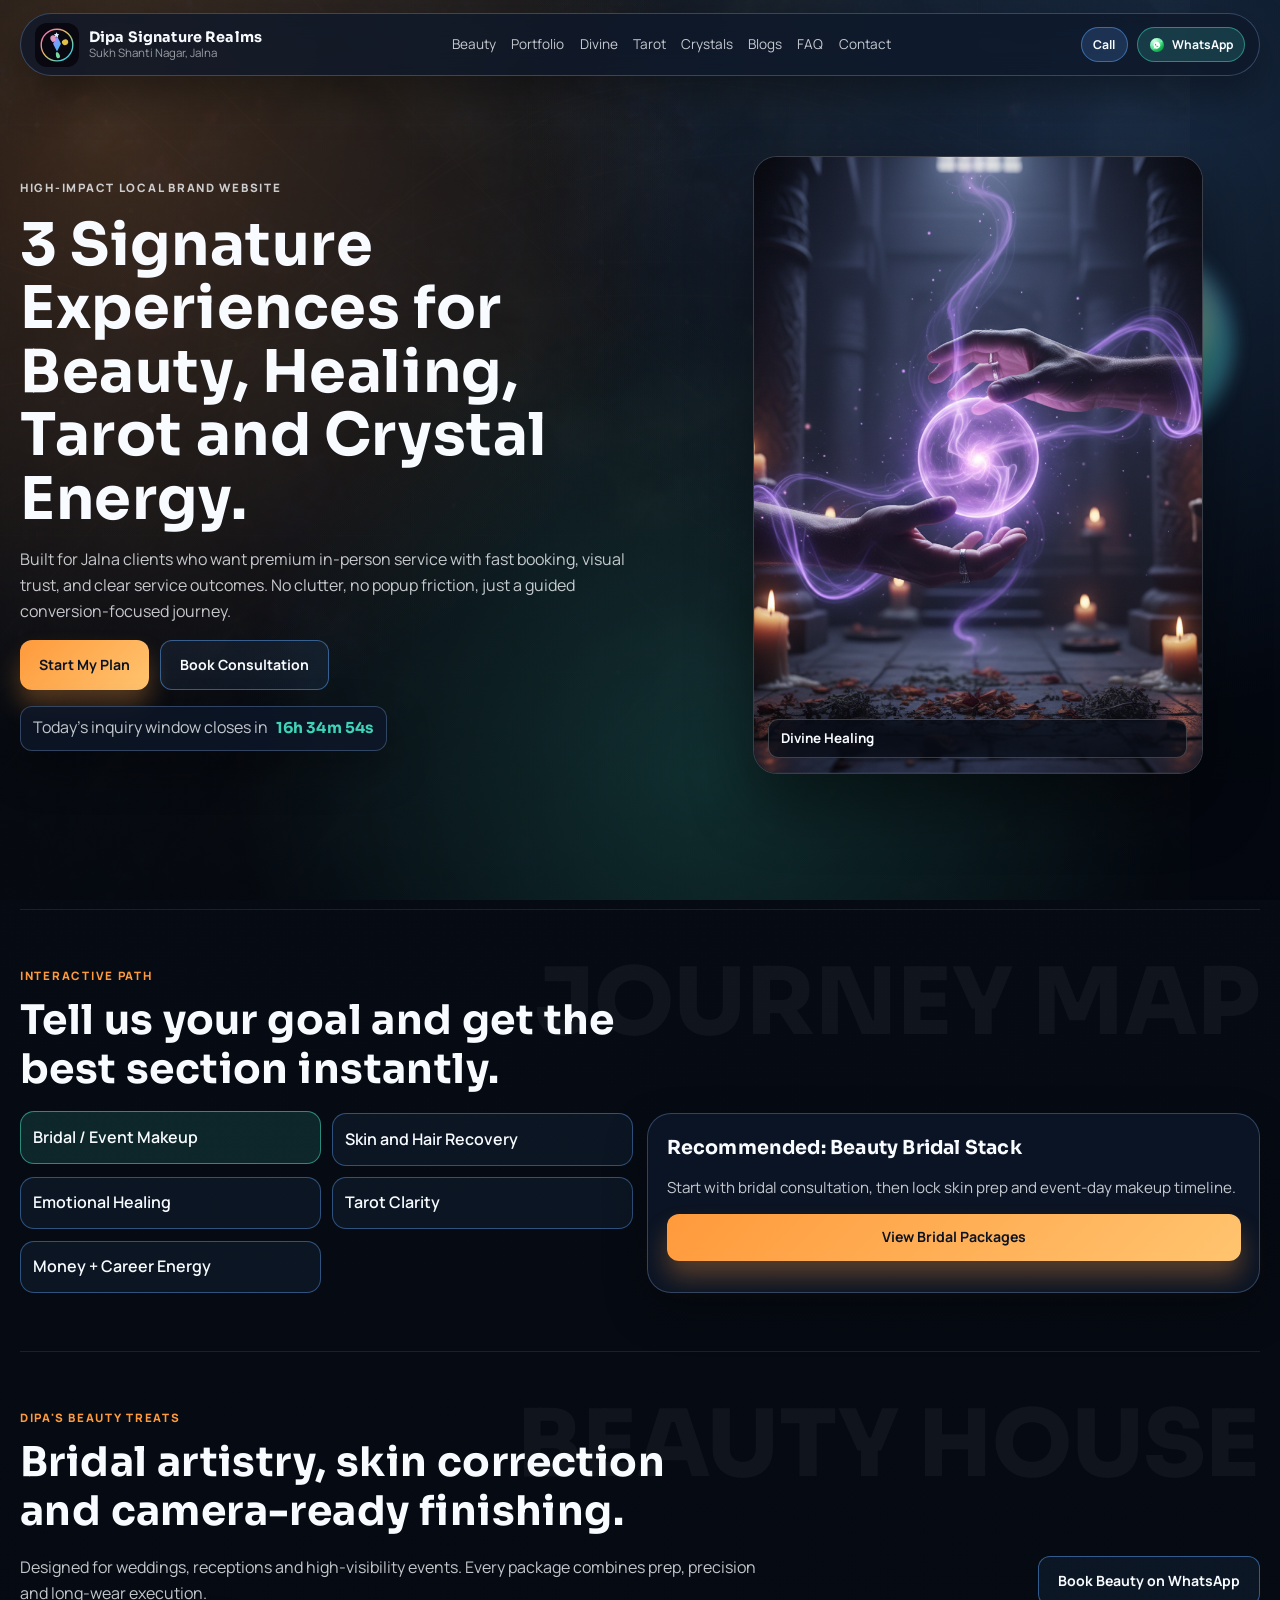
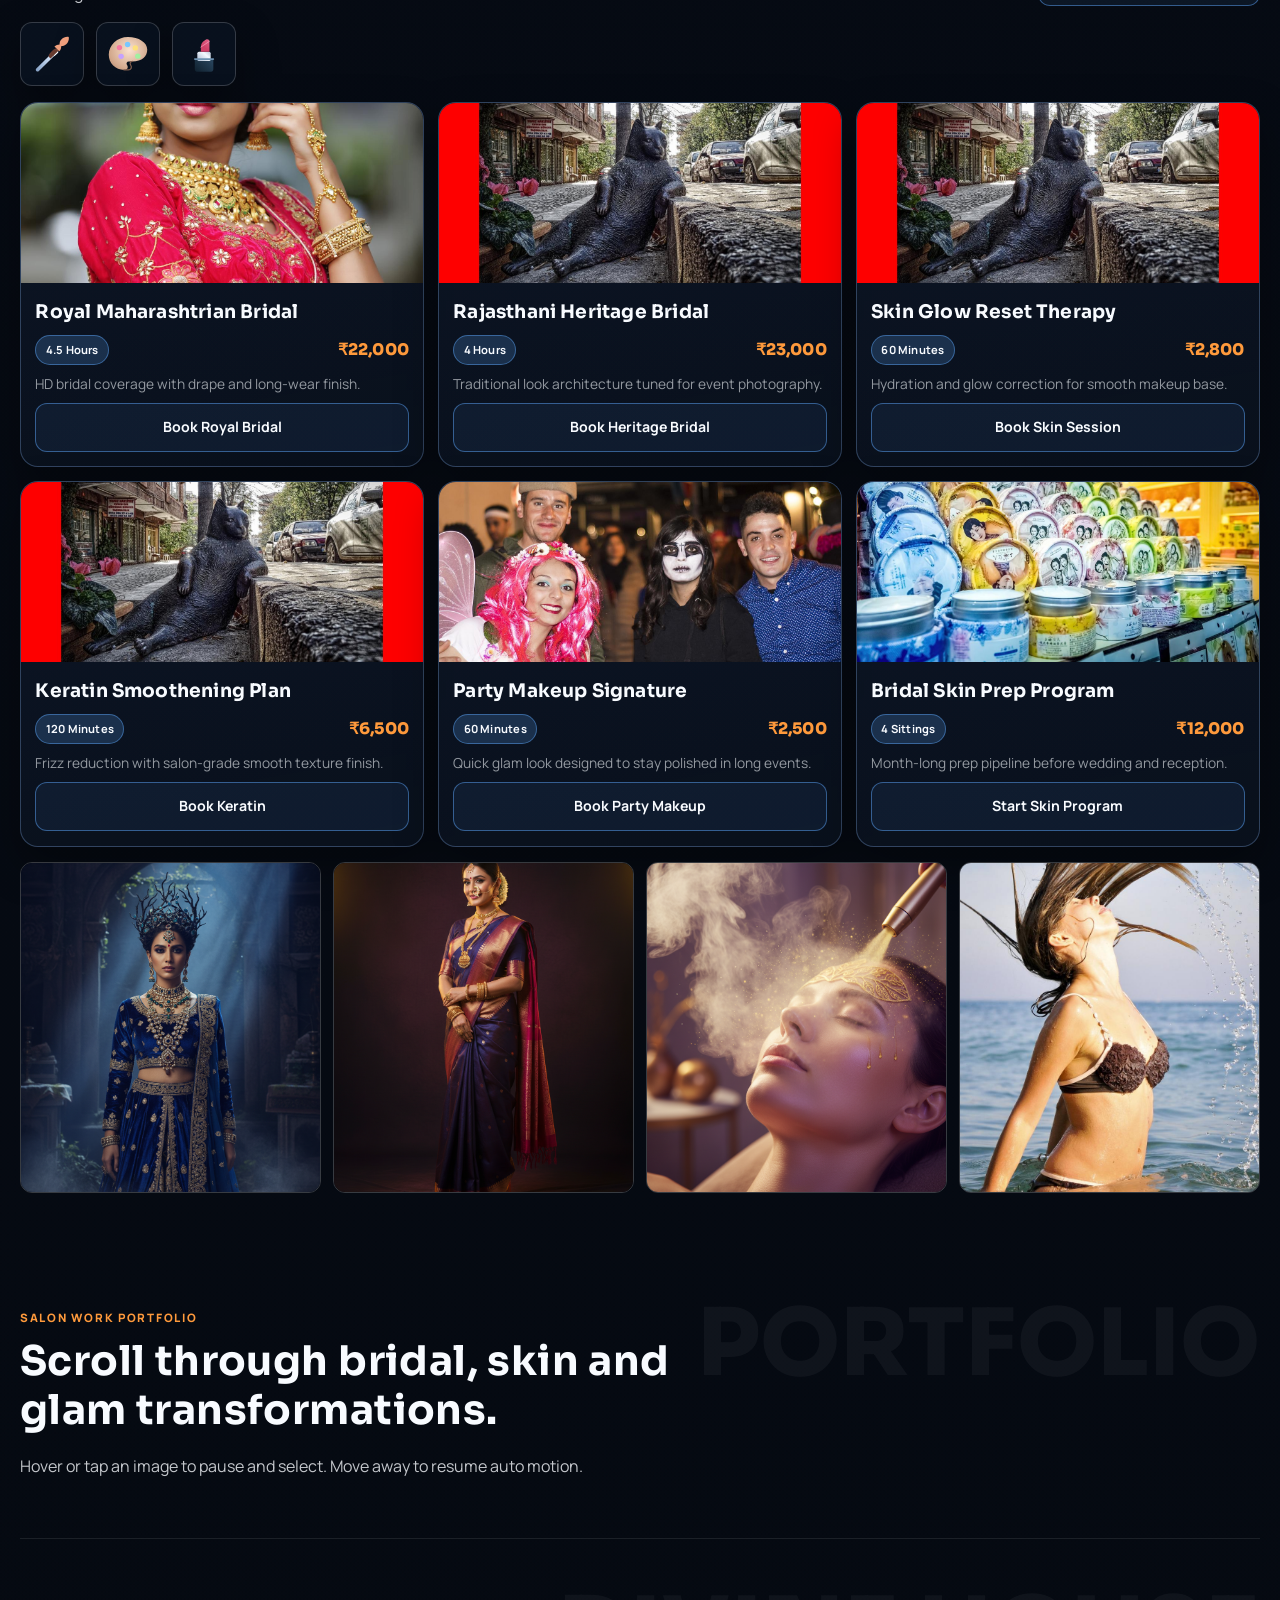
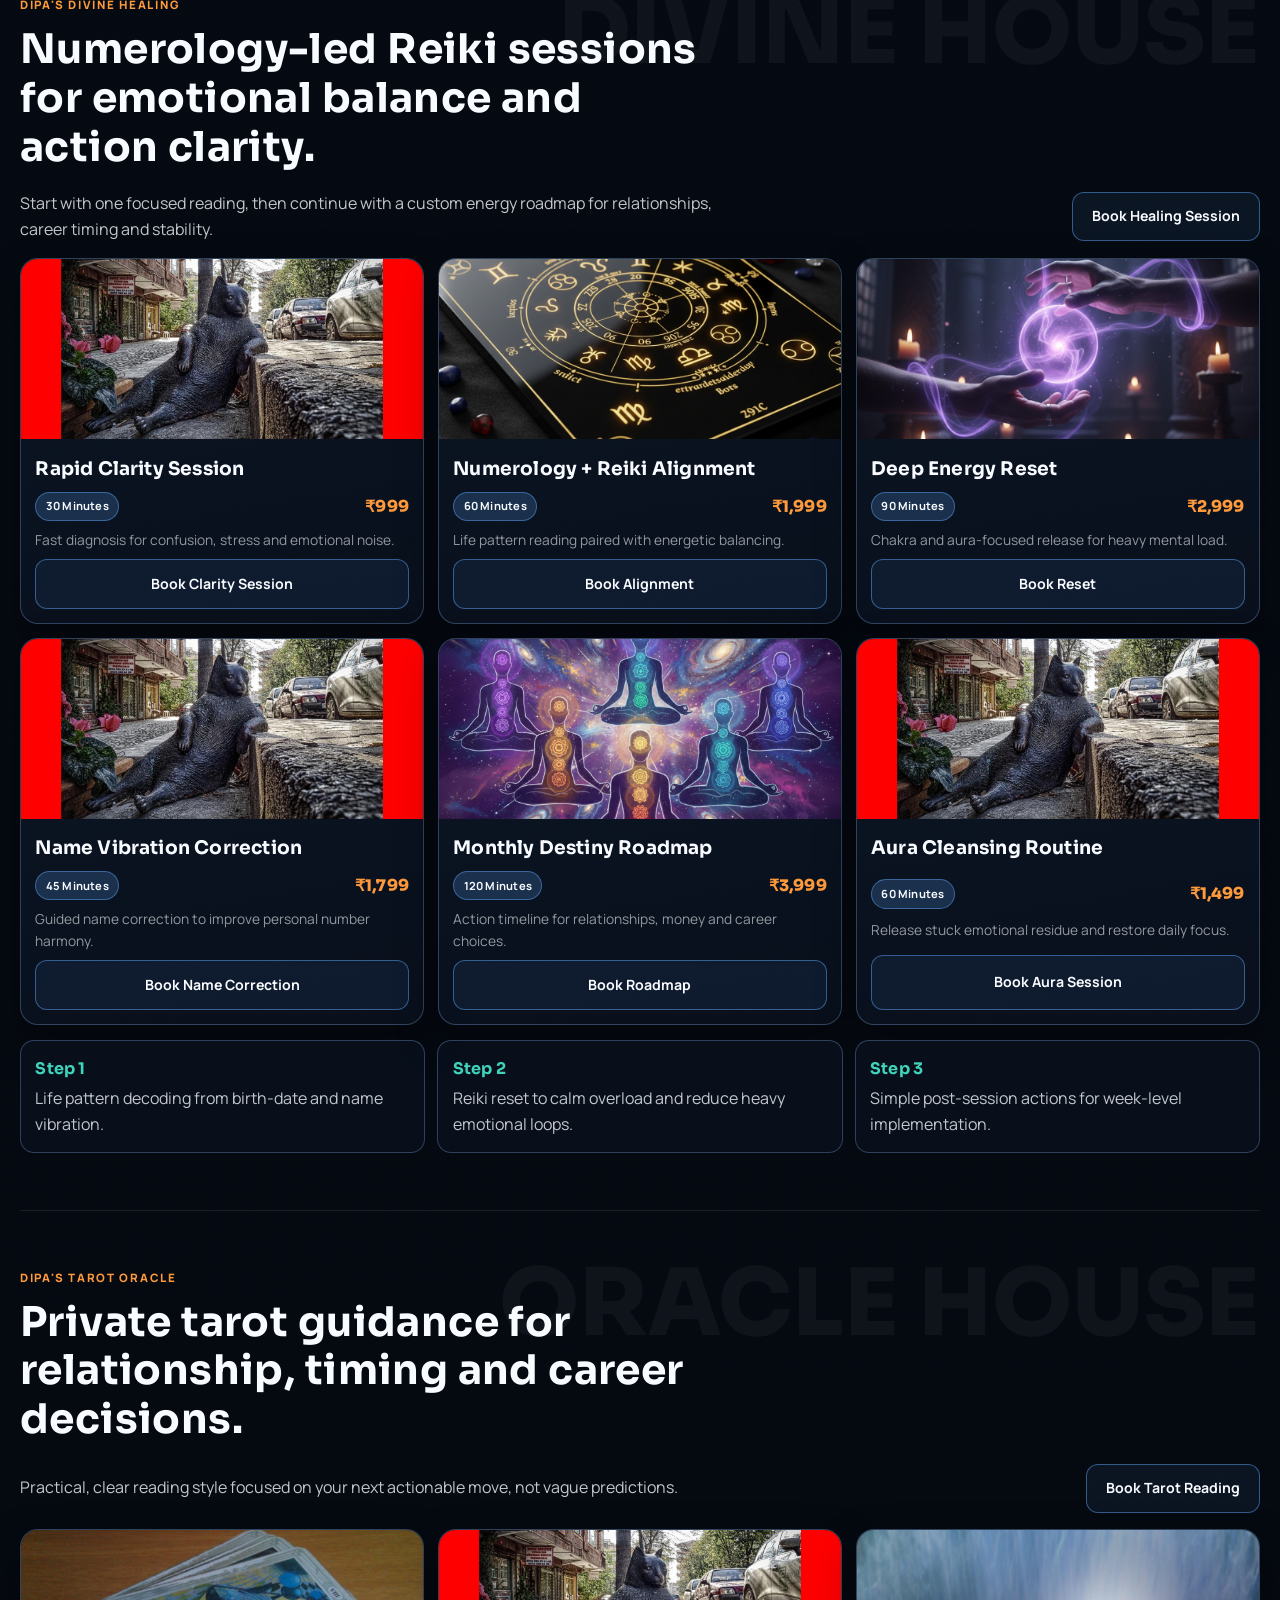
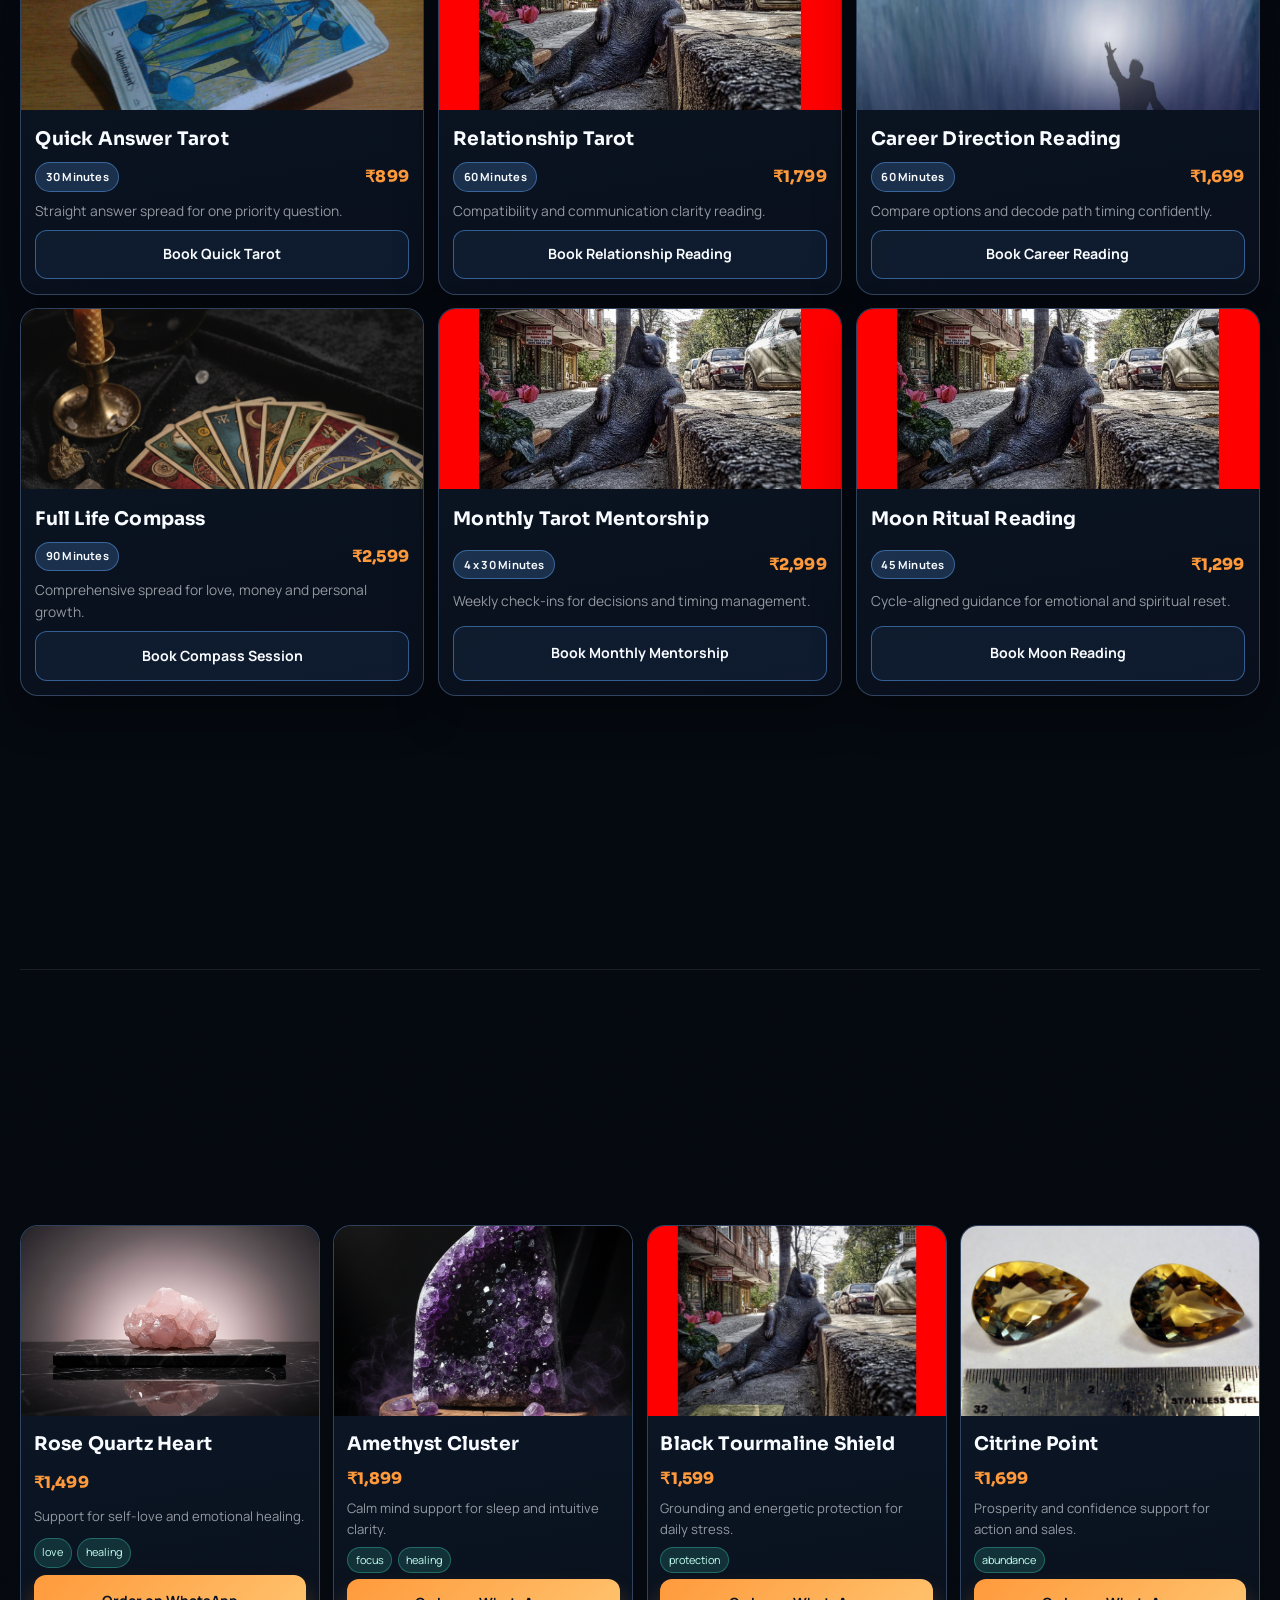
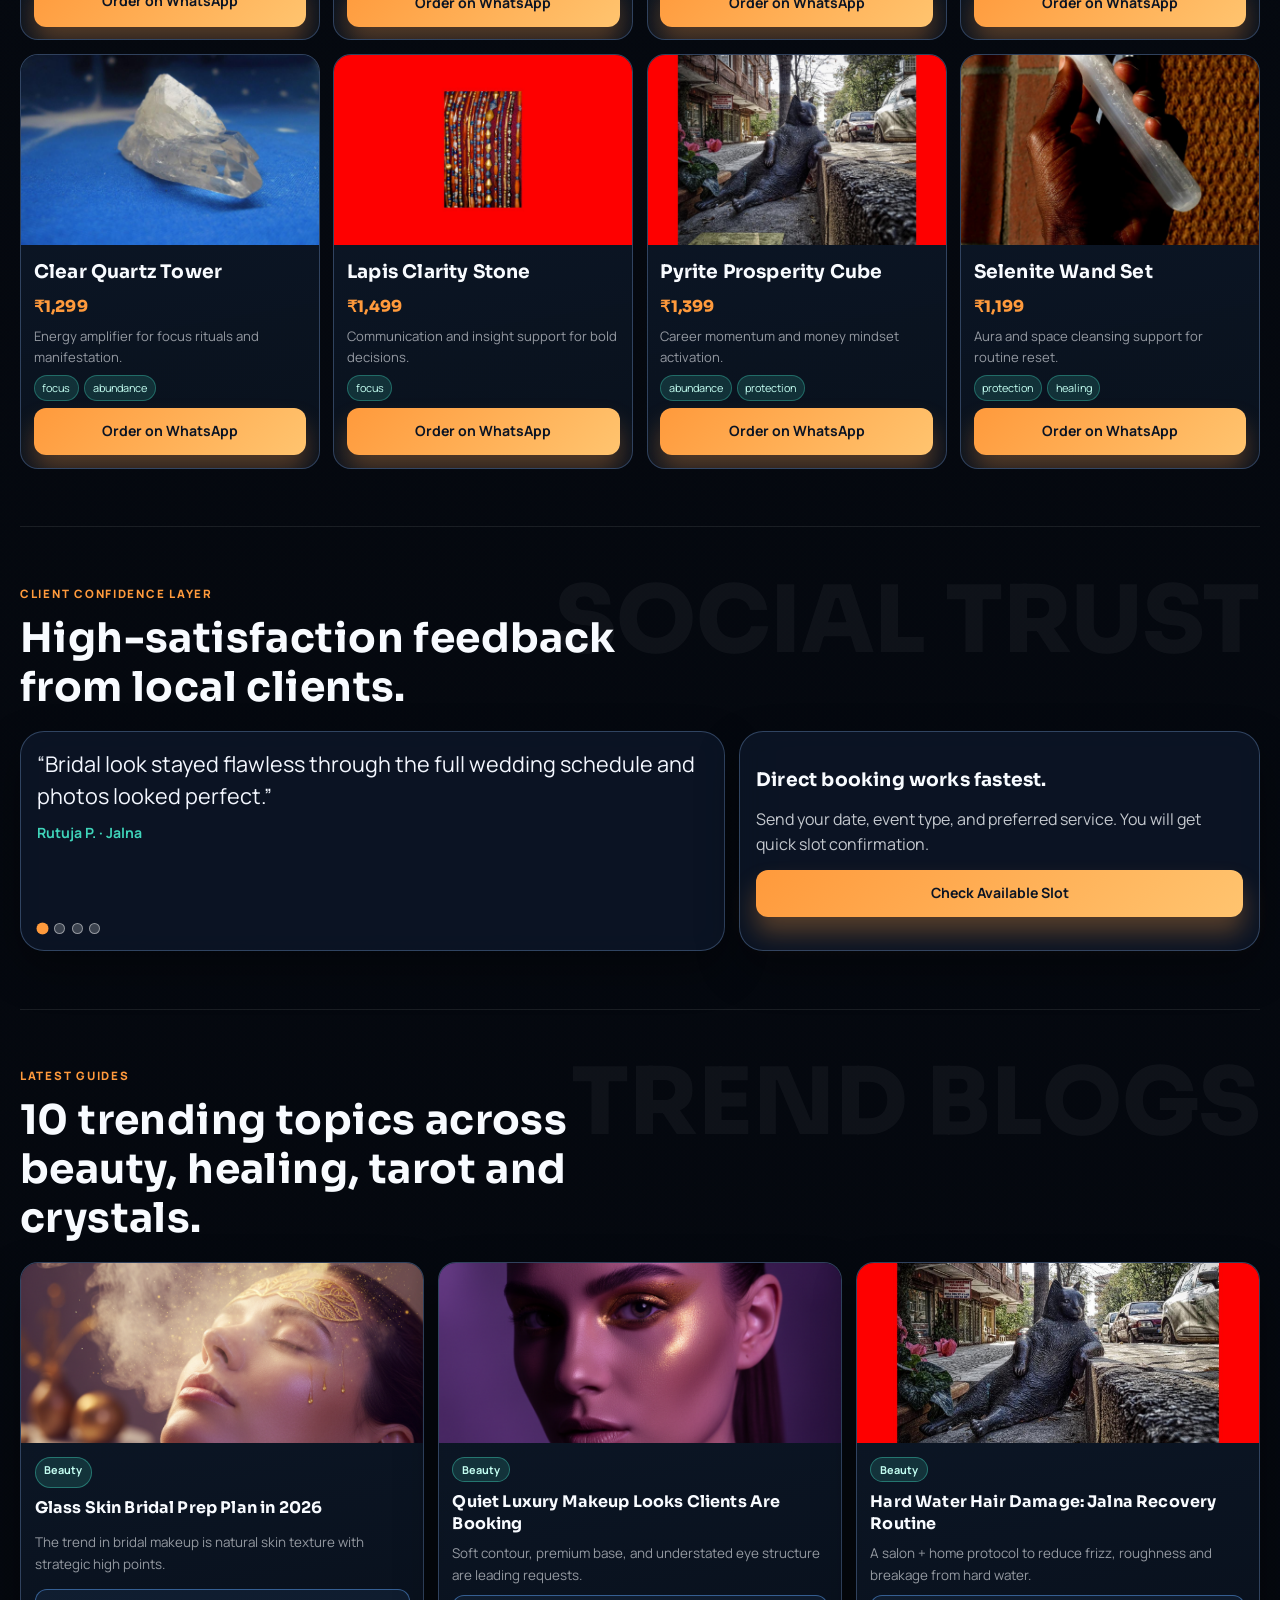
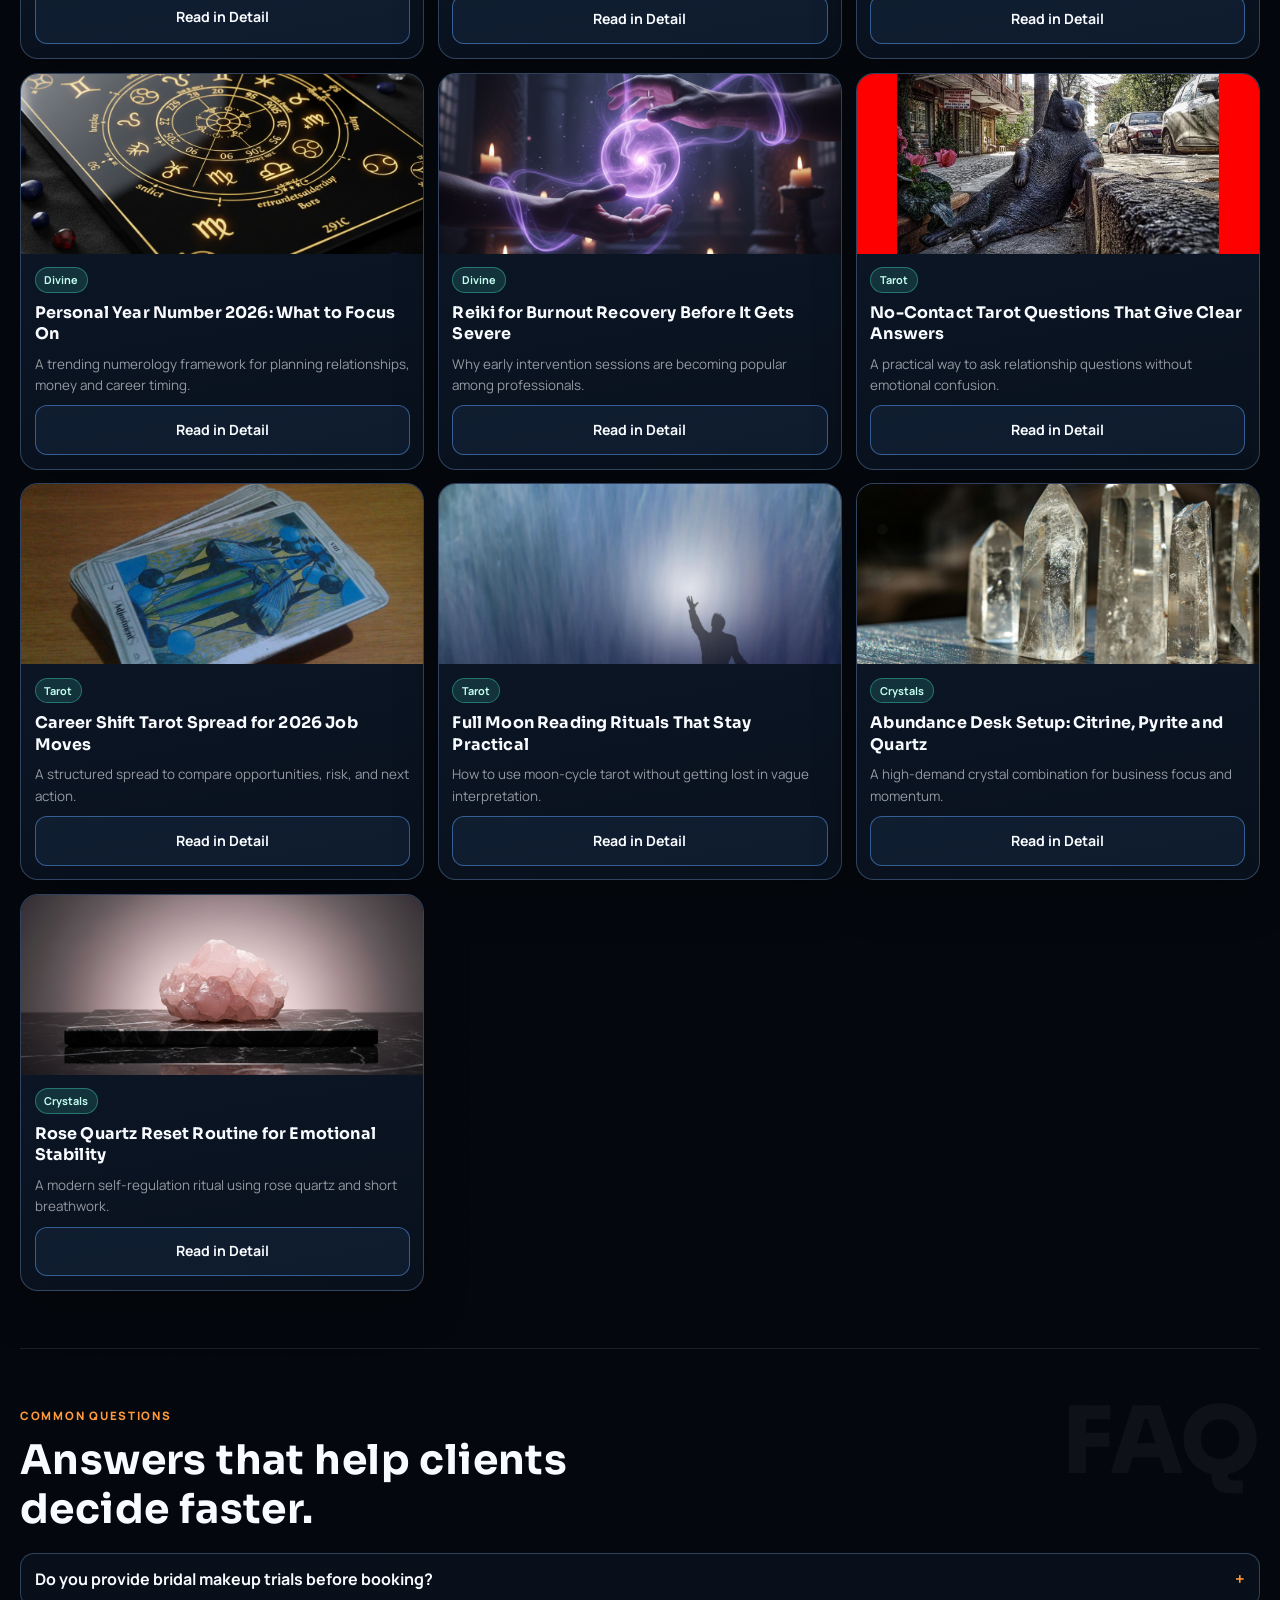
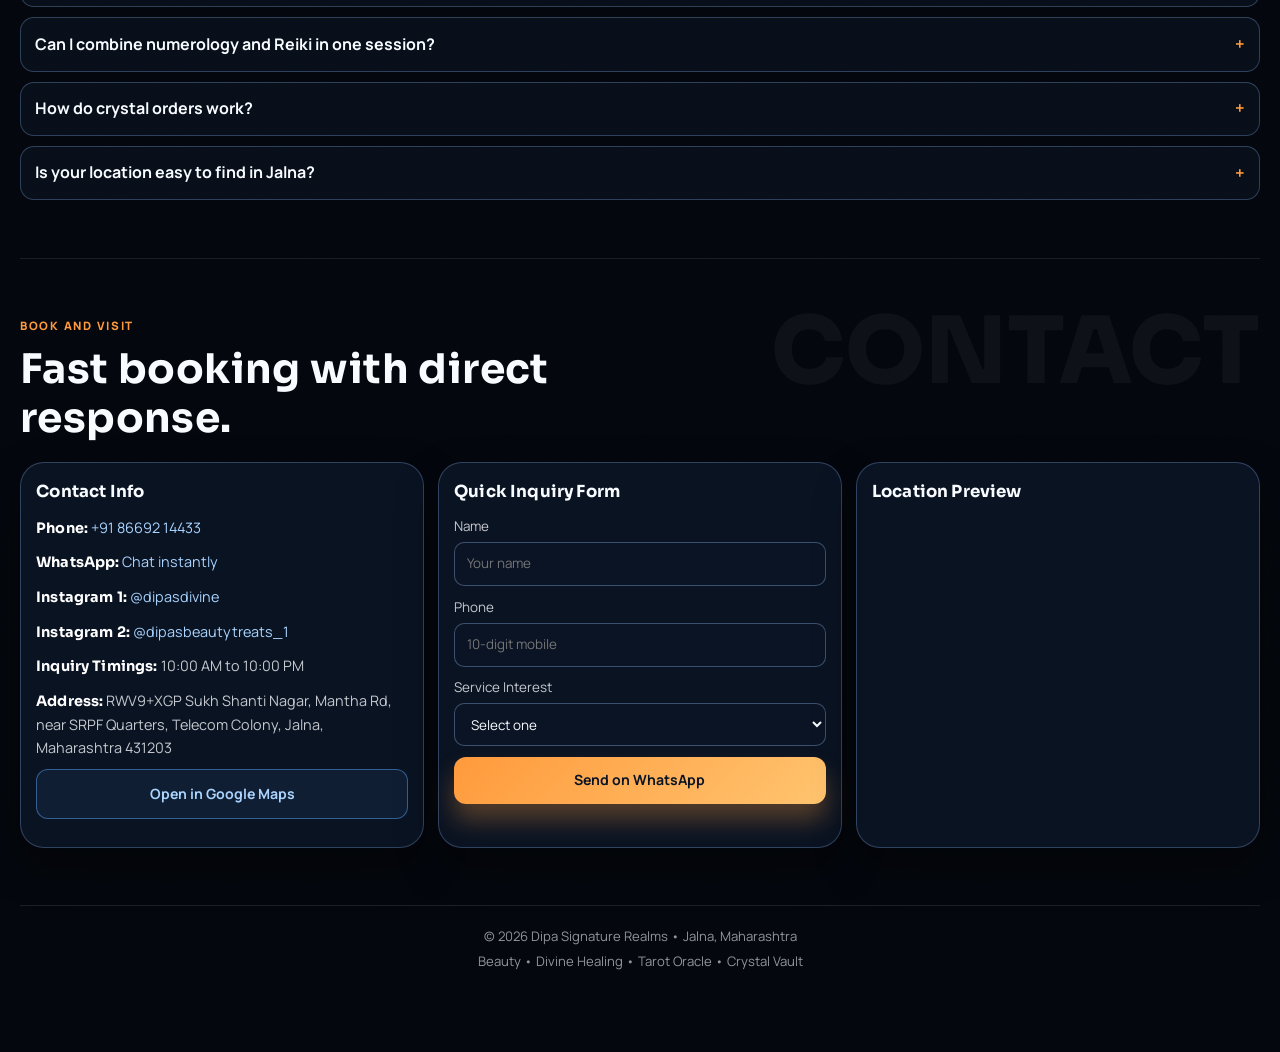
==== commit 9e81f498: "updated code and backup done" ====
--- a/index.html
+++ b/index.html
@@ -1,482 +1,526 @@
-<!DOCTYPE html>
-<html lang="en">
+﻿<!DOCTYPE html>
+<html lang="en-IN">
 <head>
-    <meta charset="UTF-8">
-    <meta name="viewport" content="width=device-width, initial-scale=1.0">
-    <title>Dipa's Universe | Beauty, Healing, & Mystic Tarot</title>
-    
-    <!-- SEO Optimization For Jalna Market & Sukhshanti Nagar -->
-    <meta name="description" content="Premium Beauty Salon, Reiki Healing, Numerology, and Tarot Reading in Sukhshanti Nagar, Jalna. Dipa's Beauty Treats, Dipa's Divine, and Dipa's Mystic Tarot. Best skin care, hair treatments, and bridal makeup in Jalna market.">
-    <meta name="keywords" content="Best salon in Jalna, Bridal makeup Sukhshanti Nagar Jalna, Reiki healing Jalna market, Numerology Jalna, Tarot card reader Jalna, Dipa's Beauty Treats, Skin treatment Jalna, Hair treatment Jalna, Maharashtrian bridal look, Marwadi bridal makeup">
-    <meta name="theme-color" content="#0B0B0E">
-    <meta name="author" content="Dipa's Universe">
-    <link rel="canonical" href="https://yourdomain.com/" />
-    <!-- End SEO Optimization -->
-
-    <!-- Google tag (gtag.js) PLACEHOLDER -->
-    <!-- 
-    <script async src="https://www.googletagmanager.com/gtag/js?id=YOUR_MEASUREMENT_ID"></script>
-    <script>
-      window.dataLayer = window.dataLayer || [];
-      function gtag(){dataLayer.push(arguments);}
-      gtag('js', new Date());
-      gtag('config', 'YOUR_MEASUREMENT_ID');
-    </script>
-    -->
-    
-    <!-- PWA -->
-    <link rel="manifest" href="manifest.json">
-    <link rel="apple-touch-icon" href="https://via.placeholder.com/192/6D28D9/FFFFFF?text=D">
-    
-    <!-- Fonts -->
-    <link rel="preconnect" href="https://fonts.googleapis.com">
-    <link rel="preconnect" href="https://fonts.gstatic.com" crossorigin>
-    <link href="https://fonts.googleapis.com/css2?family=Playfair+Display:ital,wght@0,400;0,600;0,700;1,400&family=Inter:wght@300;400;500;600&display=swap" rel="stylesheet">
-    
-    <!-- Styles -->
-    <link rel="stylesheet" href="style.css">
+  <meta charset="UTF-8" />
+  <meta name="viewport" content="width=device-width, initial-scale=1" />
+  <title>Dipa's Beauty Treats | Dipa's Divine Healing | Dipa's Tarot Oracle | Jalna</title>
+
+  <meta name="description" content="Book bridal makeup, skin and hair treatments, numerology and Reiki sessions, tarot readings, and authentic crystals in Sukh Shanti Nagar, Jalna, Maharashtra." />
+  <meta name="keywords" content="best beauty salon Jalna, bridal makeup artist Jalna, HD bridal makeup Jalna, Maharashtrian bridal makeup Jalna, Marwari bridal package Jalna, Rajasthani bridal makeup Jalna, party makeup Jalna, skin treatment Jalna, hair treatment Jalna, keratin treatment Jalna, hair spa Jalna, makeup studio Jalna, Reiki healer Jalna, energy healing Jalna, aura cleansing Jalna, numerology consultation Jalna, name correction numerology Jalna, tarot card reading Jalna, love tarot Jalna, career tarot Jalna, spiritual guidance Jalna, crystal shop Jalna, healing crystals India, amethyst crystal price India, rose quartz crystal price India, crystal store near Sukh Shanti Nagar, salon near Mantha Road Jalna, RWV9+XGP Jalna, Jalna Maharashtra wellness services, beauty and tarot services Jalna" />
+  <meta name="news_keywords" content="beauty salon Jalna, Reiki healing Jalna, numerology consultation Jalna, tarot reading Jalna, crystal shop Jalna, bridal makeup Jalna" />
+  <meta name="author" content="Dipa's Beauty Treats" />
+  <meta name="robots" content="index, follow, max-image-preview:large, max-snippet:-1, max-video-preview:-1" />
+  <meta name="classification" content="Beauty Salon, Spiritual Services, Tarot, Crystal Store" />
+  <meta name="theme-color" content="#0a1220" />
+  <meta name="geo.region" content="IN-MH" />
+  <meta name="geo.placename" content="Sukh Shanti Nagar, Jalna" />
+  <meta name="geo.position" content="19.8418;75.8869" />
+  <meta name="ICBM" content="19.8418,75.8869" />
+
+  <link rel="canonical" href="https://dipasdivine.in/" />
+  <link rel="manifest" href="manifest.json" />
+  <link rel="icon" href="assets/icons/icon-512.svg" type="image/svg+xml" />
+  <link rel="apple-touch-icon" href="assets/icons/icon-512.svg" />
+
+  <meta property="og:type" content="website" />
+  <meta property="og:url" content="https://dipasdivine.in/" />
+  <meta property="og:title" content="Dipa's Beauty Treats | Divine Healing | Tarot Oracle | Jalna" />
+  <meta property="og:description" content="One destination in Jalna for beauty transformation, spiritual healing, tarot guidance, and crystal shopping." />
+  <meta property="og:image" content="https://dipasdivine.in/media/dipas-beauty-treats/hero-beauty.jpg" />
+  <meta property="og:locale" content="en_IN" />
+  <meta property="og:site_name" content="Dipa Signature Realms" />
+
+  <meta name="twitter:card" content="summary_large_image" />
+  <meta name="twitter:title" content="Dipa's Signature Realms | Jalna" />
+  <meta name="twitter:description" content="Interactive beauty, healing, tarot and crystal website for Jalna clients." />
+  <meta name="twitter:image" content="https://dipasdivine.in/media/dipas-tarot-oracle/hero-tarot.jpg" />
+
+  <link rel="preconnect" href="https://fonts.googleapis.com" />
+  <link rel="preconnect" href="https://fonts.gstatic.com" crossorigin />
+  <link href="https://fonts.googleapis.com/css2?family=Manrope:wght@400;500;600;700;800&family=Sora:wght@500;600;700;800&display=swap" rel="stylesheet" />
+  <link rel="stylesheet" href="style.css" />
+
+  <script type="application/ld+json">
+  {
+    "@context": "https://schema.org",
+    "@graph": [
+      {
+        "@type": "WebSite",
+        "name": "Dipa's Signature Realms",
+        "url": "https://dipasdivine.in/",
+        "inLanguage": "en-IN",
+        "potentialAction": {
+          "@type": "SearchAction",
+          "target": "https://dipasdivine.in/?q={search_term_string}",
+          "query-input": "required name=search_term_string"
+        }
+      },
+      {
+        "@type": "BeautySalon",
+        "name": "Dipa's Beauty Treats",
+        "url": "https://dipasdivine.in/#beauty",
+        "telephone": "+91-8669214433",
+        "image": "https://dipasdivine.in/media/dipas-beauty-treats/hero-beauty.jpg",
+        "address": {
+          "@type": "PostalAddress",
+          "streetAddress": "RWV9+XGP Sukh Shanti Nagar, Mantha Rd, near SRPF Quarters, Telecom Colony",
+          "addressLocality": "Jalna",
+          "addressRegion": "Maharashtra",
+          "postalCode": "431203",
+          "addressCountry": "IN"
+        },
+        "areaServed": ["Jalna", "Bhokardan", "Badnapur", "Partur"],
+        "sameAs": [
+          "https://instagram.com/dipasbeautytreats_1",
+          "https://instagram.com/dipasdivine"
+        ],
+        "priceRange": "INR 2500 - INR 24000"
+      },
+      {
+        "@type": "ProfessionalService",
+        "name": "Dipa's Divine Healing",
+        "url": "https://dipasdivine.in/#divine",
+        "telephone": "+91-8669214433",
+        "image": "https://dipasdivine.in/media/dipas-divine/hero-divine.jpg",
+        "serviceType": ["Numerology", "Reiki Healing", "Aura Cleansing", "Energy Balancing"],
+        "address": {
+          "@type": "PostalAddress",
+          "streetAddress": "RWV9+XGP Sukh Shanti Nagar, Mantha Rd",
+          "addressLocality": "Jalna",
+          "addressRegion": "Maharashtra",
+          "postalCode": "431203",
+          "addressCountry": "IN"
+        },
+        "areaServed": "Jalna",
+        "sameAs": [
+          "https://instagram.com/dipasdivine"
+        ]
+      },
+      {
+        "@type": "Psychic",
+        "name": "Dipa's Tarot Oracle",
+        "url": "https://dipasdivine.in/#tarot",
+        "telephone": "+91-8669214433",
+        "image": "https://dipasdivine.in/media/dipas-tarot-oracle/hero-tarot.jpg",
+        "address": {
+          "@type": "PostalAddress",
+          "streetAddress": "RWV9+XGP Sukh Shanti Nagar, Mantha Rd",
+          "addressLocality": "Jalna",
+          "addressRegion": "Maharashtra",
+          "postalCode": "431203",
+          "addressCountry": "IN"
+        },
+        "areaServed": "Jalna"
+      },
+      {
+        "@type": "Store",
+        "name": "Dipa Crystal Vault",
+        "url": "https://dipasdivine.in/#crystals",
+        "telephone": "+91-8669214433",
+        "image": "https://dipasdivine.in/media/crystal-vault/hero-crystal.jpg",
+        "address": {
+          "@type": "PostalAddress",
+          "streetAddress": "RWV9+XGP Sukh Shanti Nagar, Mantha Rd",
+          "addressLocality": "Jalna",
+          "addressRegion": "Maharashtra",
+          "postalCode": "431203",
+          "addressCountry": "IN"
+        },
+        "areaServed": ["Jalna", "Maharashtra"]
+      },
+      {
+        "@type": "FAQPage",
+        "mainEntity": [
+          {
+            "@type": "Question",
+            "name": "Do you offer bridal trials in Jalna?",
+            "acceptedAnswer": {
+              "@type": "Answer",
+              "text": "Yes. Trial sessions are available for bridal clients and can be booked through WhatsApp or phone."
+            }
+          },
+          {
+            "@type": "Question",
+            "name": "Are numerology and Reiki sessions available for first-time clients?",
+            "acceptedAnswer": {
+              "@type": "Answer",
+              "text": "Yes. First-time clients can start with a rapid clarity session and then choose a deeper package if needed."
+            }
+          },
+          {
+            "@type": "Question",
+            "name": "Can I order crystals from the website?",
+            "acceptedAnswer": {
+              "@type": "Answer",
+              "text": "Yes. You can choose crystals by intention and place orders instantly via WhatsApp with product details prefilled."
+            }
+          }
+        ]
+      }
+    ]
+  }
+  </script>
 </head>
 <body>
-    <!-- Navbar -->
-    <nav id="navbar" class="nav-glass">
-        <div class="nav-container">
-            <div class="logo">
-                <img src="C:/Users/DELL/.gemini/antigravity/brain/13513e5d-3cf5-48b3-a7ad-a22dc9d96cd7/dipa_logo_1774624945027.png" alt="Dipa's Universe Logo" class="nav-logo-img">
-                <span class="logo-text">Dipa's<br>Universe</span>
-            </div>
-            <div class="nav-links">
-                <a href="#beauty">Beauty Treats</a>
-                <a href="#divine">Dipa's Divine</a>
-                <a href="#tarot">Mystic Tarot</a>
-                <a href="#vault">Crystal Vault</a>
-                <a href="#portfolio">Media</a>
-            </div>
-            <button class="cart-btn" id="open-cart-btn" aria-label="Open Cart">
-                <svg width="24" height="24" viewBox="0 0 24 24" fill="none" stroke="currentColor" stroke-width="2"><circle cx="9" cy="21" r="1"></circle><circle cx="20" cy="21" r="1"></circle><path d="M1 1h4l2.68 13.39a2 2 0 0 0 2 1.61h9.72a2 2 0 0 0 2-1.61L23 6H6"></path></svg>
-                <span class="cart-badge" id="cart-badge">0</span>
-            </button>
+  <div class="backdrop" aria-hidden="true">
+    <img src="media/shared/nebula-1.jpg" alt="" class="bg-layer depth-a" data-depth="0.09" loading="eager" />
+    <img src="media/shared/nebula-2.jpg" alt="" class="bg-layer depth-b" data-depth="0.15" loading="eager" />
+    <img src="assets/generated/hero-3d-mesh.svg" alt="" class="bg-layer depth-c" data-depth="0.2" loading="eager" />
+    <img src="assets/generated/spark-lines.svg" alt="" class="bg-layer depth-d" data-depth="0.28" loading="eager" />
+    <div class="backdrop-shade"></div>
+  </div>
+
+  <div class="scroll-progress" id="scrollProgress" aria-hidden="true"></div>
+
+  <header class="site-header glass" id="top">
+    <a href="#home" data-scroll="#home" class="brand" aria-label="Go to top">
+      <img src="assets/icons/icon-512.svg" alt="Dipa logo" class="brand-logo" />
+      <span>
+        <strong>Dipa Signature Realms</strong>
+        <small>Sukh Shanti Nagar, Jalna</small>
+      </span>
+    </a>
+
+    <button type="button" class="menu-toggle" id="menuToggle" aria-expanded="false" aria-controls="mainNav">
+      <span></span>
+      <span></span>
+      <span></span>
+      <span class="sr-only">Open menu</span>
+    </button>
+
+    <nav class="main-nav" id="mainNav" aria-label="Primary navigation">
+      <a href="#beauty" data-scroll="#beauty">Beauty</a>
+      <a href="#beauty-portfolio" data-scroll="#beauty-portfolio">Portfolio</a>
+      <a href="#divine" data-scroll="#divine">Divine</a>
+      <a href="#tarot" data-scroll="#tarot">Tarot</a>
+      <a href="#crystals" data-scroll="#crystals">Crystals</a>
+      <a href="#blogs" data-scroll="#blogs">Blogs</a>
+      <a href="#faq" data-scroll="#faq">FAQ</a>
+      <a href="#contact" data-scroll="#contact">Contact</a>
+    </nav>
+
+    <div class="header-actions">
+      <a href="tel:+918669214433" class="chip chip-call">Call</a>
+      <a href="https://wa.me/918669214433" target="_blank" rel="noopener noreferrer" class="chip chip-wa">
+        <img src="assets/icons/whatsapp-special.svg" alt="" aria-hidden="true" class="wa-icon" />
+        WhatsApp
+      </a>
+    </div>
+  </header>
+
+  <main id="home">
+    <section class="section hero">
+      <div class="hero-grid">
+        <div class="hero-copy reveal">
+          <p class="eyebrow">High-Impact Local Brand Website</p>
+          <h1>3 Signature Experiences for Beauty, Healing, Tarot and Crystal Energy.</h1>
+          <p>
+            Built for Jalna clients who want premium in-person service with fast booking, visual trust, and clear service outcomes.
+            No clutter, no popup friction, just a guided conversion-focused journey.
+          </p>
+          <div class="hero-cta">
+            <a href="#journey" data-scroll="#journey" class="btn btn-primary">Start My Plan</a>
+            <a href="#contact" data-scroll="#contact" class="btn btn-ghost">Book Consultation</a>
+          </div>
+          <div class="booking-strip glass" aria-live="polite">
+            <span>Today's inquiry window closes in</span>
+            <strong id="slotCountdown">--h --m --s</strong>
+          </div>
         </div>
-    </nav>
-
-    <!-- Hero Section -->
-    <header id="hero" class="hero-section">
-        <div class="hero-bg parallax" style="background-image: url('https://images.unsplash.com/photo-1462331940025-496dfbfc7564?q=80&w=2000&auto=format&fit=crop');"></div>
-        <div class="particles" id="particles-container"></div>
-        <div class="hero-content reveal-up">
-            <img src="C:/Users/DELL/.gemini/antigravity/brain/13513e5d-3cf5-48b3-a7ad-a22dc9d96cd7/dipa_logo_1774624945027.png" alt="Dipa's Logo" class="hero-logo-large mx-auto mb-4">
-            <h1 class="hero-title">Experience <br><span class="gradient-text">Absolute Synergy</span></h1>
-            <p class="hero-subtitle">The finest Beauty Treats, deep Reiki Healing & Mystical Tarot in Jalna.</p>
-            <div class="hero-ctas">
-                <a href="#beauty" class="btn btn-primary btn-glow">Salon Services</a>
-                <a href="#divine" class="btn btn-secondary">Healing</a>
-                <a href="#vault" class="btn btn-outline">Shop Crystals</a>
-            </div>
+
+        <div class="hero-stage reveal" data-tilt data-tilt-max="11">
+          <img src="assets/generated/soft-orb.svg" alt="" class="hero-stage-orb" loading="lazy" />
+          <div class="stage-stack" id="heroStageStack">
+            <figure class="stage-card is-active">
+              <img src="media/dipas-beauty-treats/high-fashion-salon-look.png" alt="Luxury salon look in Jalna" loading="eager" />
+              <figcaption>Beauty House</figcaption>
+            </figure>
+            <figure class="stage-card">
+              <img src="media/dipas-divine/reiki-energy-transfer.png" alt="Reiki healing visual" loading="lazy" />
+              <figcaption>Divine Healing</figcaption>
+            </figure>
+            <figure class="stage-card">
+              <img src="media/dipas-tarot-oracle/tarot-reading-close-up.png" alt="Tarot card reading close-up" loading="lazy" />
+              <figcaption>Tarot Oracle</figcaption>
+            </figure>
+            <figure class="stage-card">
+              <img src="media/crystal-vault/amethyst-geode-product-shot.png" alt="Amethyst geode crystal product" loading="lazy" />
+              <figcaption>Crystal Vault</figcaption>
+            </figure>
+          </div>
         </div>
-    </header>
-
-    <!-- REALM 1: Dipa's Beauty Treats -->
-    <section id="beauty" class="section realm-section">
-        <div class="realm-bg parallax" style="background-image: url('https://images.unsplash.com/photo-1560066984-138dadb4c035?q=80&w=2000&auto=format&fit=crop');"></div>
-        <div class="realm-overlay"></div>
-        <div class="container reveal-up">
-            <div class="realm-header">
-                <h2 class="realm-title">Dipa's Beauty Treats</h2>
-                <p class="realm-desc">Specializing in Advanced Skin & Hair Treatment alongside luxurious themed bridal makeup. Your ultimate pampering destination in Sukhshanti Nagar.</p>
-            </div>
-            
-            <h3 class="subsection-title text-center mt-4">Bridal & Event Packages</h3>
-            <div class="service-grid" id="beauty-grid">
-                <div class="glass-card service-card tilt-effect">
-                    <img src="https://images.unsplash.com/photo-1595959445831-50e560128919?q=80&w=600" alt="Full Bridal" class="card-img">
-                    <h3>Full Bridal Extravaganza</h3>
-                    <p class="desc">Includes pre-bridal skin prep, Maharashtrian/Marwadi/Rajasthani theme styling, draping, and advanced hair treatment.</p>
-                    <p class="price">₹25,000</p>
-                    <button class="btn btn-outline w-100 book-service-btn" data-service="Full Bridal Pkg" data-price="25000">Book Session</button>
-                </div>
-                <div class="glass-card service-card tilt-effect">
-                    <img src="https://images.unsplash.com/photo-1512413914691-140b0db3dc02?q=80&w=600" alt="Bridal Makeup" class="card-img">
-                    <h3>Bridal Makeup Only</h3>
-                    <p class="desc">Flawless HD/Airbrush makeup customized to your chosen heritage theme.</p>
-                    <p class="price">₹15,000</p>
-                    <button class="btn btn-outline w-100 book-service-btn" data-service="Bridal Makeup Only" data-price="15000">Book Session</button>
-                </div>
-                <div class="glass-card service-card tilt-effect">
-                    <img src="https://images.unsplash.com/photo-1522337660859-02fbefca4702?q=80&w=600" alt="Sider Makeup" class="card-img">
-                    <h3>Sider / Party Makeup</h3>
-                    <p class="desc">Elegant party looks, precise hair styling for bridesmaids or close family.</p>
-                    <p class="price">₹4,000</p>
-                    <button class="btn btn-outline w-100 book-service-btn" data-service="Sider Makeup" data-price="4000">Book Session</button>
-                </div>
-            </div>
-
-            <h3 class="subsection-title text-center mt-4 pt-4 border-top">Skin & Hair Dermatology Treatments</h3>
-            <div class="service-grid">
-                <div class="glass-card service-card tilt-effect">
-                    <img src="media/beauty/skincare.jpg" onerror="this.src='https://images.unsplash.com/photo-1487412947147-5cebf100ffc2?w=800&q=80'" alt="Skin Treatment" class="card-img">
-                    <h3>Advanced Skin Treatment</h3>
-                    <p class="desc">Acne targeting, glow therapy, pigmentation correction, and deep cleansing facials.</p>
-                    <p class="price">₹2,500 <span class="text-sm text-muted">/ session</span></p>
-                    <button class="btn btn-outline w-100 book-service-btn" data-service="Skin Treatment" data-price="2500">Book Session</button>
-                </div>
-                <div class="glass-card service-card tilt-effect">
-                    <img src="media/beauty/haircare.jpg" onerror="this.src='https://images.unsplash.com/photo-1519699047748-de8e457a634e?w=800&q=80'" alt="Hair Treatment" class="card-img">
-                    <h3>Signature Hair Spa & Repair</h3>
-                    <p class="desc">Keratin, Botox, deep conditioning, and anti-hairfall complex treatments.</p>
-                    <p class="price">₹3,000 <span class="text-sm text-muted">/ session</span></p>
-                    <button class="btn btn-outline w-100 book-service-btn" data-service="Hair Treatment" data-price="3000">Book Session</button>
-                </div>
-            </div>
-            
-            <!-- Salon Portfolio -->
-            <h3 class="subsection-title text-center mt-4">Beauty Portfolio</h3>
-            <div class="portfolio-grid grid-small">
-                <img src="https://images.unsplash.com/photo-1500917293891-ef795e70e1f6?w=400&q=80" alt="Portfolio 1" class="glass-img">
-                <img src="https://images.unsplash.com/photo-1516975080664-ed2fc6a32937?w=400&q=80" alt="Portfolio 2" class="glass-img">
-                <img src="https://images.unsplash.com/photo-1616683693504-3ea7e9ad6fec?w=400&q=80" alt="Portfolio 3" class="glass-img">
-                <img src="https://images.unsplash.com/photo-1522337660859-02fbefca4702?w=400&q=80" alt="Portfolio 4" class="glass-img">
-            </div>
+      </div>
+
+      <div class="realm-rail reveal" aria-label="Jump by priority">
+        <button type="button" class="rail-pill" data-goal="bridal">Bridal Glow</button>
+        <button type="button" class="rail-pill" data-goal="stress">Stress Reset</button>
+        <button type="button" class="rail-pill" data-goal="clarity">Life Clarity</button>
+        <button type="button" class="rail-pill" data-goal="prosperity">Prosperity Crystals</button>
+      </div>
+    </section>
+
+    <section class="section journey reveal" id="journey">
+      <div class="section-head" data-title="JOURNEY MAP">
+        <p class="eyebrow">Interactive Path</p>
+        <h2>Tell us your goal and get the best section instantly.</h2>
+      </div>
+
+      <div class="journey-grid">
+        <div class="goal-chips" id="goalChips">
+          <button type="button" class="goal-chip" data-goal="bridal">Bridal / Event Makeup</button>
+          <button type="button" class="goal-chip" data-goal="skin">Skin and Hair Recovery</button>
+          <button type="button" class="goal-chip" data-goal="stress">Emotional Healing</button>
+          <button type="button" class="goal-chip" data-goal="clarity">Tarot Clarity</button>
+          <button type="button" class="goal-chip" data-goal="prosperity">Money + Career Energy</button>
         </div>
-    </section>
-
-    <!-- REALM 2: Dipa's Divine -->
-    <section id="divine" class="section realm-section">
-        <div class="realm-bg parallax cosmic-bg" style="background-image: url('https://images.unsplash.com/photo-1507608616759-54f48f0af0ee?q=80&w=2000&auto=format&fit=crop');"></div>
-        <div class="realm-overlay"></div>
-        <div class="container reveal-up">
-            <div class="realm-header">
-                <h2 class="realm-title">Dipa's Divine</h2>
-                <p class="realm-desc">Sacred Reiki Energy Healing harmonized with deep Numerology insights to align your life purpose and frequency.</p>
-            </div>
-            
-            <div class="cards-layout">
-                <div class="glass-card cosmic-card tilt-effect">
-                    <div class="card-icon">✨</div>
-                    <h3>Reiki Energy Healing (30 Min)</h3>
-                    <p>Chakra balancing, aura cleansing, and emotional blockage removal via Universal energy.</p>
-                    <p class="price mt-2">₹1,500</p>
-                    <button class="btn btn-primary w-100 mt-2 book-service-btn" data-service="Reiki Healing 30M" data-price="1500">Book 30 Min</button>
-                </div>
-                <div class="glass-card cosmic-card tilt-effect">
-                    <div class="card-icon">🌀</div>
-                    <h3>Reiki Energy Healing (1 Hour)</h3>
-                    <p>Deep systemic healing session focusing on chronic spiritual or physical misalignments.</p>
-                    <p class="price mt-2">₹2,500</p>
-                    <button class="btn btn-primary w-100 mt-2 book-service-btn" data-service="Reiki Healing 1H" data-price="2500">Book 1 Hour</button>
-                </div>
-                <div class="glass-card cosmic-card tilt-effect">
-                    <div class="card-icon">🔢</div>
-                    <h3>Numerology Integration</h3>
-                    <p>Name correction, business numbers, and life path reading to attract abundance.</p>
-                    <p class="price mt-2">₹2,000</p>
-                    <button class="btn btn-primary w-100 mt-2 book-service-btn" data-service="Numerology Consult" data-price="2000">Book Session</button>
-                </div>
-            </div>
-        </div>
-    </section>
-
-    <!-- REALM 3: Dipa's Mystic Tarot -->
-    <section id="tarot" class="section realm-section">
-        <div class="realm-bg parallax" style="background-image: url('https://images.unsplash.com/photo-1532012197267-da84d127e765?q=80&w=2000&auto=format&fit=crop');"></div>
-        <div class="realm-overlay" style="background: linear-gradient(to bottom, var(--color-bg) 0%, rgba(11,11,14,0.7) 50%, var(--color-bg) 100%);"></div>
-        <div class="container reveal-up">
-            <div class="realm-header">
-                <h2 class="realm-title">Dipa's Mystic Tarot</h2>
-                <p class="realm-desc">Unveil the hidden strings of fate. Receive precise, highly intuitive tarot card readings for clarity in love, career, and life choices.</p>
-            </div>
-            
-            <div class="cards-layout justify-center">
-                <div class="glass-card cosmic-card tilt-effect" style="max-width:350px;">
-                    <img src="https://images.unsplash.com/photo-1601058268499-e5265ec7a688?w=800&q=80" alt="Tarot 30m" class="card-img round-top mb-3">
-                    <h3>Quick Clarity Reading (30 Min)</h3>
-                    <p>Focus on up to 3 specific questions for immediate, actionable guidance.</p>
-                    <p class="price mt-2">₹1,200</p>
-                    <button class="btn btn-secondary w-100 mt-2 book-service-btn" data-service="Tarot 30M" data-price="1200">Start Reading</button>
-                </div>
-                <div class="glass-card cosmic-card tilt-effect" style="max-width:350px;">
-                    <img src="https://images.unsplash.com/photo-1518531933037-91b2f5f229cc?w=800&q=80" alt="Tarot 60m" class="card-img round-top mb-3">
-                    <h3>Deep Dive Reading (1 Hour)</h3>
-                    <p>A comprehensive spread mapping past, present, blockages, and future trajectories.</p>
-                    <p class="price mt-2">₹2,000</p>
-                    <button class="btn btn-secondary w-100 mt-2 book-service-btn" data-service="Tarot 1H" data-price="2000">Start Reading</button>
-                </div>
-            </div>
-        </div>
-    </section>
-
-    <!-- REALM 4: Crystal Vault (E-commerce) -->
-    <section id="vault" class="section realm-section">
-        <div class="realm-bg parallax vault-bg"></div>
-        <div class="container reveal-up">
-            <div class="realm-header text-center">
-                <h2 class="realm-title">Crystal Universe Vault</h2>
-                <p class="realm-desc">Purchase premium ethically sourced crystals, cleansed and charged to amplify your metaphysical journey.</p>
-            </div>
-            
-            <div class="product-grid" id="product-grid">
-                <!-- Product 1 -->
-                <div class="glass-card product-card tilt-effect">
-                    <div class="product-img-wrap">
-                        <!-- Using generated image -->
-                        <img src="C:/Users/DELL/.gemini/antigravity/brain/13513e5d-3cf5-48b3-a7ad-a22dc9d96cd7/crystal_rose_1774625033962.png" alt="Rose Quartz" class="product-img" loading="lazy">
-                        <span class="badge badge-scarcity">Only 2 left</span>
-                    </div>
-                    <div class="product-info">
-                        <h3>Rose Quartz High-Grade</h3>
-                        <p class="product-benefits">The stone of universal love. Restores trust and harmony in relationships.</p>
-                        <div class="price-row">
-                            <span class="price">₹1,200</span>
-                            <span class="old-price">₹1,800</span>
-                        </div>
-                        <button class="btn btn-primary btn-add-cart w-100 mt-2" data-id="p1" data-name="Rose Quartz High-Grade" data-price="1200" data-img="C:/Users/DELL/.gemini/antigravity/brain/13513e5d-3cf5-48b3-a7ad-a22dc9d96cd7/crystal_rose_1774625033962.png">Add to Cart</button>
-                    </div>
-                </div>
-
-                <!-- Product 2 -->
-                <div class="glass-card product-card tilt-effect">
-                    <div class="product-img-wrap">
-                        <!-- Using generated image -->
-                        <img src="C:/Users/DELL/.gemini/antigravity/brain/13513e5d-3cf5-48b3-a7ad-a22dc9d96cd7/crystal_amethyst_1774625153442.png" alt="Raw Amethyst" class="product-img" loading="lazy">
-                        <span class="badge badge-bestseller">Top Seller</span>
-                    </div>
-                    <div class="product-info">
-                        <h3>Raw Amethyst Cluster</h3>
-                        <p class="product-benefits">Extremely powerful and protective stone. Natural tranquilizer for stress.</p>
-                        <div class="price-row">
-                            <span class="price">₹2,800</span>
-                        </div>
-                        <button class="btn btn-primary btn-add-cart w-100 mt-2" data-id="p2" data-name="Raw Amethyst Cluster" data-price="2800" data-img="C:/Users/DELL/.gemini/antigravity/brain/13513e5d-3cf5-48b3-a7ad-a22dc9d96cd7/crystal_amethyst_1774625153442.png">Add to Cart</button>
-                    </div>
-                </div>
-
-                <!-- Product 3 -->
-                <div class="glass-card product-card tilt-effect">
-                    <div class="product-img-wrap">
-                        <img src="https://images.unsplash.com/photo-1587375253245-2882103f5ce7?q=80&w=800&auto=format&fit=crop" alt="Citrine Point" class="product-img" loading="lazy">
-                    </div>
-                    <div class="product-info">
-                        <h3>Citrine Merchant's Stone</h3>
-                        <p class="product-benefits">Attracts wealth, prosperity, and success. Imparts joy and wonder.</p>
-                        <div class="price-row">
-                            <span class="price">₹1,500</span>
-                        </div>
-                        <button class="btn btn-primary btn-add-cart w-100 mt-2" data-id="p3" data-name="Citrine Merchant Point" data-price="1500" data-img="https://images.unsplash.com/photo-1587375253245-2882103f5ce7?q=80&w=200">Add to Cart</button>
-                    </div>
-                </div>
-            </div>
-        </div>
-    </section>
-
-    <!-- YouTube Multimedia / Video Integration -->
-    <section id="portfolio" class="section realm-section" style="background:#09090c;">
-        <div class="container reveal-up">
-            <h2 class="section-title text-center">Video Portfolio & Transformations</h2>
-            <p class="section-text mx-auto text-center mb-4">Watch our latest beauty transformations, tarot insights, and reiki sessions directly on our YouTube channel.</p>
-            
-            <div class="portfolio-grid">
-                <!-- Youtube Mock integration grids -->
-                <div class="glass-card p-0 video-card tilt-effect">
-                    <div class="video-thumb">
-                        <img src="https://images.unsplash.com/photo-1487412947147-5cebf100ffc2?w=800" alt="Video 1">
-                        <div class="play-btn">▶</div>
-                    </div>
-                    <div class="p-3">
-                        <h4 class="mb-1 text-sm text-secondary">Salon Treatments</h4>
-                        <p class="text-sm">Client Skin Transformation Series - Episode 4</p>
-                    </div>
-                </div>
-                <div class="glass-card p-0 video-card tilt-effect">
-                    <div class="video-thumb">
-                        <img src="https://images.unsplash.com/photo-1522337660859-02fbefca4702?w=800" alt="Video 2">
-                        <div class="play-btn">▶</div>
-                    </div>
-                    <div class="p-3">
-                        <h4 class="mb-1 text-sm text-secondary">Bridal Diaries</h4>
-                        <p class="text-sm">Behind the scenes: Marwadi Bridal Look at Dipa's Treats</p>
-                    </div>
-                </div>
-                <div class="glass-card p-0 video-card tilt-effect">
-                    <div class="video-thumb">
-                        <img src="https://images.unsplash.com/photo-1532012197267-da84d127e765?w=800" alt="Video 3">
-                        <div class="play-btn">▶</div>
-                    </div>
-                    <div class="p-3">
-                        <h4 class="mb-1 text-sm text-secondary">Healing Wisdom</h4>
-                        <p class="text-sm">How Reiki accelerates your energetic alignment naturally</p>
-                    </div>
-                </div>
-            </div>
-            <div class="text-center mt-4">
-                <a href="#" class="btn btn-outline">Subscribe on YouTube</a>
-            </div>
-        </div>
-    </section>
-
-    <!-- Blogs Section -->
-    <section id="blogs" class="section realm-section">
-        <div class="container reveal-up">
-            <h2 class="section-title text-center">Insights & Trends</h2>
-            <p class="section-text mx-auto text-center mb-4">Discover beauty secrets and spiritual wisdom.</p>
-            
-            <div class="cards-layout">
-                <article class="glass-card p-0 blog-card">
-                    <img src="https://images.unsplash.com/photo-1512413914691-140b0db3dc02?w=600" alt="Skin Care Tips">
-                    <div class="p-3">
-                        <span class="badge-tag">Skin Care</span>
-                        <h3 class="mt-2 text-md">5 Trending Skin Routine Tips for Hot Weather</h3>
-                        <p class="text-sm text-muted">Keep your facial glow pristine even during extreme heat with these salon-proven dermatological tips.</p>
-                        <a href="#" class="text-primary mt-2 d-inline-block text-sm">Read More →</a>
-                    </div>
-                </article>
-                <article class="glass-card p-0 blog-card">
-                    <img src="https://images.unsplash.com/photo-1595959445831-50e560128919?w=600" alt="Basic Makeup">
-                    <div class="p-3">
-                        <span class="badge-tag">Basic Makeup</span>
-                        <h3 class="mt-2 text-md">The Minimalist Everyday Makeup Guide</h3>
-                        <p class="text-sm text-muted">How to achieve the perfect "no-makeup" makeup look in under 10 minutes before you head out.</p>
-                        <a href="#" class="text-primary mt-2 d-inline-block text-sm">Read More →</a>
-                    </div>
-                </article>
-                <article class="glass-card p-0 blog-card">
-                    <img src="https://images.unsplash.com/photo-1519699047748-de8e457a634e?w=600" alt="Hair Care">
-                    <div class="p-3">
-                        <span class="badge-tag">Hair Care</span>
-                        <h3 class="mt-2 text-md">Why Keratin Matters for Frizz Control</h3>
-                        <p class="text-sm text-muted">A deep dive into how maintaining proper structural proteins revives dead, stringy hair instantly.</p>
-                        <a href="#" class="text-primary mt-2 d-inline-block text-sm">Read More →</a>
-                    </div>
-                </article>
-            </div>
-        </div>
-    </section>
-
-    <!-- Contact & Map -->
-    <section id="contact" class="section realm-section" style="background:#0b0b0e; border-top:1px solid rgba(255,255,255,0.05);">
-        <div class="container reveal-up">
-            <div style="display:flex; flex-wrap:wrap; gap:3rem; align-items:center;">
-                <div style="flex:1; min-width:300px;">
-                    <h2 class="realm-title">Visit the Universe</h2>
-                    <p class="text-muted mb-4">Bookings are essential. Reach out via WhatsApp or call directly for consultations.</p>
-                    
-                    <div class="contact-strip mb-3">
-                        <strong>📞 Phone / WhatsApp:</strong>
-                        <a href="https://wa.me/918669214433" class="text-secondary ml-2">+91 86692 14433</a>
-                    </div>
-                    
-                    <div class="contact-strip mb-3">
-                        <strong>📷 Instagram:</strong>
-                        <a href="#" class="text-secondary ml-2">@dipas.universe</a>
-                    </div>
-                    
-                    <div class="contact-strip">
-                        <strong>📍 Address:</strong>
-                        <p class="text-muted mt-2">
-                        RWV9+XGP Sukh Shanti Nagar, Mantha Rd,<br>
-                        near SRPF Quarters, Telecom Colony,<br>
-                        Jalna, Maharashtra 431203, India
-                        </p>
-                    </div>
-                </div>
-                
-                <div class="glass-card p-2" style="flex:1; min-width:300px;">
-                    <!-- Embedded Google Map targeting Jalna address -->
-                    <iframe src="https://www.google.com/maps/embed?pb=!1m18!1m12!1m3!1d11340.596068214309!2d75.89437299539308!3d19.828599426995055!2m3!1f0!2f0!3f0!3m2!1i1024!2i768!4f13.1!3m3!1m2!1s0x3bdba3006d64dcfb%3A0xc343da1f8ddead56!2sSukh%20Shanti%20Nagar%2C%20Jalna%2C%20Maharashtra%20431203!5e0!3m2!1sen!2sin!4v1689230553754!5m2!1sen!2sin" 
-                        width="100%" height="300" style="border:0; border-radius:8px;" allowfullscreen="" loading="lazy" referrerpolicy="no-referrer-when-downgrade"></iframe>
-                </div>
-            </div>
-        </div>
-    </section>
-
-    <!-- Footer -->
-    <footer class="footer">
-        <div class="container">
-            <div class="footer-content">
-                <div class="footer-brand">
-                    <img src="C:/Users/DELL/.gemini/antigravity/brain/13513e5d-3cf5-48b3-a7ad-a22dc9d96cd7/dipa_logo_1774624945027.png" alt="Logo" style="width:50px; margin-bottom:10px;">
-                    <h3>Dipa's Universe</h3>
-                    <p>Luxury. Mysticism. Wellness at Sukhshanti Nagar.</p>
-                </div>
-                <div class="footer-links">
-                    <a href="#beauty">Beauty Treats</a>
-                    <a href="#divine">Divine Healing</a>
-                    <a href="#tarot">Mystic Tarot</a>
-                    <a href="#vault">Crystal Vault</a>
-                </div>
-            </div>
-            <div class="footer-bottom">
-                &copy; <span id="year"></span> Dipa's Universe Jalna. All rights reserved.
-            </div>
-        </div>
-    </footer>
-
-    <!-- Cart Drawer -->
-    <div class="cart-overlay" id="cart-overlay"></div>
-    <div class="cart-drawer" id="cart-drawer">
-        <div class="cart-header">
-            <h2>Your Sacred Cart</h2>
-            <button class="close-btn" id="close-cart-btn">&times;</button>
-        </div>
-        <div class="cart-items" id="cart-items">
-            <!-- Cart Items Injected Here -->
-        </div>
-        <div class="cart-footer">
-            <div class="cart-total">
-                <span>Total:</span>
-                <span id="cart-total-price">₹0</span>
-            </div>
-            <button class="btn btn-primary w-100 btn-glow" id="checkout-btn">Proceed to Cosmic Checkout</button>
-        </div>
-    </div>
-
-    <!-- Checkout Modal -->
-    <div class="checkout-modal-overlay" id="checkout-modal-overlay">
-        <div class="glass-card checkout-modal tilt-none" id="checkout-modal">
-            <button class="close-btn modal-close" id="close-checkout-btn">&times;</button>
-            
-            <!-- Step 1: Info -->
-            <div class="checkout-step active" id="step-1">
-                <h2>Step 1: Your Details</h2>
-                <form id="details-form">
-                    <input type="text" id="co-name" placeholder="Full Name" required class="form-input">
-                    <input type="tel" id="co-phone" placeholder="WhatsApp Number" required class="form-input">
-                    <textarea id="co-address" placeholder="Complete Shipping Address (Ignore for services only)" class="form-input"></textarea>
-                    <button type="submit" class="btn btn-primary w-100 mt-2">Next: Payment Method</button>
-                </form>
-            </div>
-            
-            <!-- Step 2: Payment Method -->
-            <div class="checkout-step" id="step-2">
-                <h2>Step 2: Payment Method</h2>
-                <div class="payment-options">
-                    <button class="btn btn-outline pay-opt-btn" data-method="COD">Cash / Pay at Salon</button>
-                    <button class="btn btn-primary btn-glow pay-opt-btn" data-method="UPI">Pay via UPI</button>
-                </div>
-                <button class="btn outline-muted w-100 mt-2 back-step-btn" data-target="1">Back</button>
-            </div>
-            
-            <!-- Step 3: UPI Options -->
-            <div class="checkout-step" id="step-3-upi">
-                <h2>Step 3: Secure UPI Payment</h2>
-                <p>Total to pay: <strong id="upi-total-display">₹0</strong></p>
-                <div class="qr-placeholder glass-card text-center my-3 p-4">
-                    <img src="https://via.placeholder.com/150/0B0B0E/FFFFFF?text=UPI+QR" alt="UPI QR" class="mx-auto" style="border-radius:8px;">
-                    <p class="mt-2 text-sm text-muted">Scan with any UPI app</p>
-                </div>
-                <!-- Deep link for mobile -->
-                <a href="#" id="upi-deep-link" class="btn btn-secondary w-100 mb-2">Open UPI App</a>
-                <button class="btn btn-primary btn-glow w-100" id="confirm-upi-paid">I Have Paid</button>
-                <button class="btn outline-muted w-100 mt-2 back-step-btn" data-target="2">Back</button>
-            </div>
-
-            <!-- Finishing Step -->
-            <div class="checkout-step" id="step-finish">
-                <h2>Aligning the Stars...</h2>
-                <p>Generating your secure order request.</p>
-                <div class="spinner mt-3"></div>
-            </div>
-        </div>
-    </div>
-
-    <!-- Scripts -->
-    <script src="script.js"></script>
+
+        <article class="goal-card glass" id="goalCard">
+          <h3 id="goalTitle">Choose your top priority</h3>
+          <p id="goalText">Use the chips to reveal your recommended service section and the fastest conversion path.</p>
+          <a href="#beauty" data-scroll="#beauty" id="goalCta" class="btn btn-primary">Show Recommendation</a>
+        </article>
+      </div>
+    </section>
+
+    <section class="section business beauty" id="beauty">
+      <div class="section-head reveal" data-title="BEAUTY HOUSE">
+        <p class="eyebrow">Dipa's Beauty Treats</p>
+        <h2>Bridal artistry, skin correction and camera-ready finishing.</h2>
+      </div>
+
+      <div class="business-top reveal">
+        <p>
+          Designed for weddings, receptions and high-visibility events. Every package combines prep, precision and long-wear execution.
+        </p>
+        <a href="https://wa.me/918669214433?text=I%20want%20to%20book%20a%20beauty%20consultation" target="_blank" rel="noopener noreferrer" class="btn btn-ghost">Book Beauty on WhatsApp</a>
+      </div>
+
+      <div class="beauty-tools reveal" aria-hidden="true">
+        <img src="media/beauty-floating/brush.svg" alt="" class="tool tool-a" loading="lazy" />
+        <img src="media/beauty-floating/palette.svg" alt="" class="tool tool-b" loading="lazy" />
+        <img src="media/beauty-floating/lipstick.svg" alt="" class="tool tool-c" loading="lazy" />
+      </div>
+
+      <div class="service-grid" id="beautyServiceGrid"></div>
+
+      <div class="image-grid reveal">
+        <img src="media/dipas-beauty-treats/rajasthani-bridal-regal.png" alt="Rajasthani bridal makeover style" loading="lazy" />
+        <img src="media/dipas-beauty-treats/maharashtrian-bridal-portrait.png" alt="Maharashtrian bridal portrait makeup" loading="lazy" />
+        <img src="media/dipas-beauty-treats/luxury-spa-skin-focus.png" alt="Premium spa skin focus treatment" loading="lazy" />
+        <img src="media/dipas-beauty-treats/hair-treatment-3.jpg" alt="Hair treatment and shine result" loading="lazy" />
+      </div>
+    </section>
+
+    <section class="section beauty-portfolio" id="beauty-portfolio">
+      <div class="section-head reveal" data-title="PORTFOLIO">
+        <p class="eyebrow">Salon Work Portfolio</p>
+        <h2>Scroll through bridal, skin and glam transformations.</h2>
+      </div>
+      <p class="portfolio-note reveal">Hover or tap an image to pause and select. Move away to resume auto motion.</p>
+      <div class="portfolio-scroller reveal" id="beautyPortfolioScroller" tabindex="0" aria-label="Beauty portfolio scroller">
+        <div class="portfolio-track" id="beautyPortfolioTrack"></div>
+      </div>
+    </section>
+
+    <section class="section business divine" id="divine">
+      <div class="section-head reveal" data-title="DIVINE HOUSE">
+        <p class="eyebrow">Dipa's Divine Healing</p>
+        <h2>Numerology-led Reiki sessions for emotional balance and action clarity.</h2>
+      </div>
+
+      <div class="business-top reveal">
+        <p>
+          Start with one focused reading, then continue with a custom energy roadmap for relationships, career timing and stability.
+        </p>
+        <a href="https://wa.me/918669214433?text=I%20want%20to%20book%20numerology%20and%20Reiki" target="_blank" rel="noopener noreferrer" class="btn btn-ghost">Book Healing Session</a>
+      </div>
+
+      <div class="service-grid" id="divineServiceGrid"></div>
+
+      <div class="process-strip reveal">
+        <article>
+          <strong>Step 1</strong>
+          <p>Life pattern decoding from birth-date and name vibration.</p>
+        </article>
+        <article>
+          <strong>Step 2</strong>
+          <p>Reiki reset to calm overload and reduce heavy emotional loops.</p>
+        </article>
+        <article>
+          <strong>Step 3</strong>
+          <p>Simple post-session actions for week-level implementation.</p>
+        </article>
+      </div>
+    </section>
+
+    <section class="section business tarot" id="tarot">
+      <div class="section-head reveal" data-title="ORACLE HOUSE">
+        <p class="eyebrow">Dipa's Tarot Oracle</p>
+        <h2>Private tarot guidance for relationship, timing and career decisions.</h2>
+      </div>
+
+      <div class="business-top reveal">
+        <p>
+          Practical, clear reading style focused on your next actionable move, not vague predictions.
+        </p>
+        <a href="https://wa.me/918669214433?text=I%20want%20to%20book%20a%20tarot%20reading" target="_blank" rel="noopener noreferrer" class="btn btn-ghost">Book Tarot Reading</a>
+      </div>
+
+      <div class="service-grid" id="tarotServiceGrid"></div>
+
+      <div class="image-strip reveal">
+        <img src="media/dipas-tarot-oracle/tarot-spread-1.jpg" alt="Tarot spread table" loading="lazy" />
+        <img src="media/dipas-tarot-oracle/tarot-reader-1.jpg" alt="Tarot reader portrait" loading="lazy" />
+        <img src="media/dipas-tarot-oracle/candle-ritual.jpg" alt="Candle tarot ritual scene" loading="lazy" />
+        <img src="media/dipas-tarot-oracle/moon-reading.jpg" alt="Moon themed tarot reading" loading="lazy" />
+      </div>
+    </section>
+
+    <section class="section crystals" id="crystals">
+      <div class="section-head reveal" data-title="CRYSTAL VAULT">
+        <p class="eyebrow">Crystal Shop</p>
+        <h2>Choose by intention and order instantly.</h2>
+      </div>
+
+      <div class="filter-row reveal" id="crystalFilters" role="tablist" aria-label="Crystal intention filters">
+        <button type="button" class="filter-btn is-active" data-filter="all" role="tab" aria-selected="true">All</button>
+        <button type="button" class="filter-btn" data-filter="love" role="tab" aria-selected="false">Love</button>
+        <button type="button" class="filter-btn" data-filter="protection" role="tab" aria-selected="false">Protection</button>
+        <button type="button" class="filter-btn" data-filter="focus" role="tab" aria-selected="false">Focus</button>
+        <button type="button" class="filter-btn" data-filter="abundance" role="tab" aria-selected="false">Abundance</button>
+      </div>
+
+      <div class="product-grid" id="crystalGrid"></div>
+    </section>
+
+    <section class="section social" id="social-proof">
+      <div class="section-head reveal" data-title="SOCIAL TRUST">
+        <p class="eyebrow">Client Confidence Layer</p>
+        <h2>High-satisfaction feedback from local clients.</h2>
+      </div>
+
+      <div class="social-grid">
+        <article class="testimonial-box glass reveal" id="testimonialBox" aria-live="polite">
+          <div class="testimonial-content" id="testimonialContent"></div>
+          <div class="testimonial-controls" id="testimonialControls" aria-label="Select review"></div>
+        </article>
+        <article class="cta-box glass reveal">
+          <h3>Direct booking works fastest.</h3>
+          <p>Send your date, event type, and preferred service. You will get quick slot confirmation.</p>
+          <a href="https://wa.me/918669214433?text=Hi%2C%20I%20want%20to%20check%20available%20slots" target="_blank" rel="noopener noreferrer" class="btn btn-primary">Check Available Slot</a>
+        </article>
+      </div>
+    </section>
+
+    <section class="section blogs" id="blogs">
+      <div class="section-head reveal" data-title="TREND BLOGS">
+        <p class="eyebrow">Latest Guides</p>
+        <h2>10 trending topics across beauty, healing, tarot and crystals.</h2>
+      </div>
+      <div class="blog-grid" id="blogGrid"></div>
+    </section>
+
+    <section class="section faq" id="faq">
+      <div class="section-head reveal" data-title="FAQ">
+        <p class="eyebrow">Common Questions</p>
+        <h2>Answers that help clients decide faster.</h2>
+      </div>
+
+      <div class="faq-list reveal" id="faqList">
+        <details>
+          <summary>Do you provide bridal makeup trials before booking?</summary>
+          <p>Yes. Trials are available and strongly recommended for event-day confidence and photo consistency.</p>
+        </details>
+        <details>
+          <summary>Can I combine numerology and Reiki in one session?</summary>
+          <p>Yes. Most first-time clients choose a combined clarity + energy reset package for faster outcomes.</p>
+        </details>
+        <details>
+          <summary>How do crystal orders work?</summary>
+          <p>Select products by intention and click order. A WhatsApp message opens with item details prefilled.</p>
+        </details>
+        <details>
+          <summary>Is your location easy to find in Jalna?</summary>
+          <p>Yes. We are near SRPF Quarters, Mantha Road, RWV9+XGP, Sukh Shanti Nagar, Jalna.</p>
+        </details>
+      </div>
+    </section>
+
+    <section class="section contact" id="contact">
+      <div class="section-head reveal" data-title="CONTACT">
+        <p class="eyebrow">Book and Visit</p>
+        <h2>Fast booking with direct response.</h2>
+      </div>
+
+      <div class="contact-grid">
+        <article class="contact-card glass reveal">
+          <h3>Contact Info</h3>
+          <p><strong>Phone:</strong> <a href="tel:+918669214433">+91 86692 14433</a></p>
+          <p><strong>WhatsApp:</strong> <a href="https://wa.me/918669214433" target="_blank" rel="noopener noreferrer">Chat instantly</a></p>
+          <p><strong>Instagram 1:</strong> <a href="https://instagram.com/dipasdivine" target="_blank" rel="noopener noreferrer">@dipasdivine</a></p>
+          <p><strong>Instagram 2:</strong> <a href="https://instagram.com/dipasbeautytreats_1" target="_blank" rel="noopener noreferrer">@dipasbeautytreats_1</a></p>
+          <p><strong>Inquiry Timings:</strong> 10:00 AM to 10:00 PM</p>
+          <p><strong>Address:</strong> RWV9+XGP Sukh Shanti Nagar, Mantha Rd, near SRPF Quarters, Telecom Colony, Jalna, Maharashtra 431203</p>
+          <a href="https://maps.google.com/?q=RWV9%2BXGP%20Sukh%20Shanti%20Nagar%20Jalna" target="_blank" rel="noopener noreferrer" class="btn btn-ghost">Open in Google Maps</a>
+        </article>
+
+        <article class="contact-card glass reveal">
+          <h3>Quick Inquiry Form</h3>
+          <form id="leadForm" novalidate>
+            <label>
+              Name
+              <input type="text" id="leadName" name="name" placeholder="Your name" required />
+            </label>
+            <label>
+              Phone
+              <input type="tel" id="leadPhone" name="phone" placeholder="10-digit mobile" minlength="10" maxlength="13" required />
+            </label>
+            <label>
+              Service Interest
+              <select id="leadService" name="service" required>
+                <option value="">Select one</option>
+                <option value="Beauty Consultation">Beauty Consultation</option>
+                <option value="Numerology + Reiki Session">Numerology + Reiki Session</option>
+                <option value="Tarot Reading">Tarot Reading</option>
+                <option value="Crystal Purchase">Crystal Purchase</option>
+              </select>
+            </label>
+            <button type="submit" class="btn btn-primary">Send on WhatsApp</button>
+            <p id="leadMessage" class="form-note" aria-live="polite"></p>
+          </form>
+        </article>
+
+        <article class="contact-card map-card glass reveal">
+          <h3>Location Preview</h3>
+          <iframe src="https://www.google.com/maps?q=RWV9%2BXGP%20Sukh%20Shanti%20Nagar%2C%20Mantha%20Rd%2C%20Jalna&output=embed" loading="lazy" referrerpolicy="no-referrer-when-downgrade" title="Dipa's location in Jalna"></iframe>
+        </article>
+      </div>
+    </section>
+  </main>
+
+  <div class="blog-reader-overlay" id="blogReaderOverlay" hidden>
+    <article class="blog-reader glass" id="blogReader" role="dialog" aria-modal="true" aria-labelledby="blogReaderTitle">
+      <button type="button" class="blog-close-btn" id="closeBlogReader" aria-label="Minimize reading mode">Minimize</button>
+      <img src="" alt="" id="blogReaderImage" class="blog-reader-image" loading="lazy" />
+      <div class="blog-reader-copy">
+        <p class="blog-reader-tag" id="blogReaderTag"></p>
+        <h3 id="blogReaderTitle"></h3>
+        <p class="blog-reader-excerpt" id="blogReaderExcerpt"></p>
+        <div class="blog-reader-body" id="blogReaderBody"></div>
+      </div>
+    </article>
+  </div>
+
+  <div class="mobile-cta" aria-label="Sticky mobile action bar">
+    <a href="https://wa.me/918669214433" target="_blank" rel="noopener noreferrer" class="btn btn-primary">WhatsApp</a>
+    <a href="#journey" data-scroll="#journey" class="btn btn-ghost">Pick Goal</a>
+  </div>
+
+  <footer class="site-footer">
+    <p>© <span id="yearNow"></span> Dipa Signature Realms • Jalna, Maharashtra</p>
+    <p>Beauty • Divine Healing • Tarot Oracle • Crystal Vault</p>
+  </footer>
+
+  <script src="script.js" defer></script>
 </body>
 </html>
--- a/style.css
+++ b/style.css
@@ -1,259 +1,1383 @@
-/* RESET & BASE */
-:root {
-    --color-bg: #0B0B0E;
-    --color-primary: #6D28D9;
-    --color-primary-hover: #5B21B6;
-    --color-secondary: #D4AF37;
-    --color-text: #F3F4F6;
-    --color-text-muted: #9CA3AF;
-    
-    --glass-bg: rgba(255, 255, 255, 0.05);
-    --glass-border: rgba(255, 255, 255, 0.1);
-    --glass-glow: rgba(109, 40, 217, 0.2);
-    
-    --font-heading: 'Playfair Display', serif;
-    --font-body: 'Inter', sans-serif;
-
-    --transition: all 0.3s cubic-bezier(0.25, 0.46, 0.45, 0.94);
+﻿:root {
+  --bg-900: #060b14;
+  --bg-800: #0d1626;
+  --bg-700: #17243a;
+  --surface: rgba(13, 24, 42, 0.78);
+  --surface-strong: rgba(12, 22, 38, 0.92);
+  --text-main: #f8fbff;
+  --text-soft: rgba(248, 251, 255, 0.78);
+  --text-faint: rgba(248, 251, 255, 0.58);
+  --line: rgba(117, 154, 204, 0.36);
+  --accent-a: #ff9a3c;
+  --accent-b: #3fd4ba;
+  --accent-c: #ff617e;
+  --accent-d: #5fa8ff;
+  --radius-xl: 24px;
+  --radius-lg: 18px;
+  --radius-md: 14px;
+  --shadow-lg: 0 30px 65px rgba(0, 0, 0, 0.42);
+  --shadow-md: 0 18px 42px rgba(0, 0, 0, 0.35);
+  --content-max: 1240px;
+  --header-h: 78px;
 }
 
 * {
-    margin: 0;
-    padding: 0;
-    box-sizing: border-box;
-    scroll-behavior: smooth;
+  box-sizing: border-box;
+}
+
+html {
+  scroll-behavior: smooth;
+  scroll-padding-top: calc(var(--header-h) + 24px);
 }
 
 body {
-    background-color: var(--color-bg);
-    color: var(--color-text);
-    font-family: var(--font-body);
-    line-height: 1.6;
-    overflow-x: hidden;
-}
-
-h1, h2, h3, h4, .logo-text {
-    font-family: var(--font-heading);
-    font-weight: 600;
-}
-
-a { color: inherit; text-decoration: none; }
-ul { list-style: none; }
-button { cursor: pointer; font-family: inherit; border: none; background: transparent; color: inherit; }
-img { max-width: 100%; height: auto; display: block; }
-
-/* UTILITIES */
-.container { width: 100%; max-width: 1200px; margin: 0 auto; padding: 0 1.5rem; }
-.text-center { text-align: center; }
-.mx-auto { margin-left: auto; margin-right: auto; }
-.mt-2 { margin-top: 1rem; }
-.mt-3 { margin-top: 1.5rem; }
-.mt-4 { margin-top: 2rem; }
-.mb-2 { margin-bottom: 1rem; }
-.mb-3 { margin-bottom: 1.5rem; }
-.mb-4 { margin-bottom: 2rem; }
-.pt-4 { padding-top: 2rem; }
-.p-0 { padding: 0 !important; }
-.p-2 { padding: 1rem; }
-.p-3 { padding: 1.5rem; }
-.p-4 { padding: 2rem; }
-.w-100 { width: 100%; }
-.text-sm { font-size: 0.875rem; }
-.text-md { font-size: 1.1rem; }
-.text-secondary { color: var(--color-secondary); }
-.text-primary { color: var(--color-primary); }
-.text-muted { color: var(--color-text-muted); }
-.hidden { display: none !important; }
-.border-top { border-top: 1px solid var(--glass-border); }
-.d-inline-block { display: inline-block; }
-.justify-center { justify-content: center; }
-.ml-2 { margin-left: 0.5rem; }
-
-/* GLASSMORPHISM */
-.glass-card {
-    background: var(--glass-bg);
-    backdrop-filter: blur(12px);
-    -webkit-backdrop-filter: blur(12px);
-    border: 1px solid var(--glass-border);
-    border-radius: 12px;
-    padding: 1.5rem;
-    box-shadow: 0 8px 32px rgba(0, 0, 0, 0.2);
-    transition: var(--transition);
-}
-
-/* BUTTONS */
+  margin: 0;
+  min-height: 100vh;
+  font-family: "Manrope", "Segoe UI", sans-serif;
+  color: var(--text-main);
+  background: linear-gradient(180deg, var(--bg-900) 0%, #050910 50%, #04070d 100%);
+  line-height: 1.6;
+  overflow-x: hidden;
+}
+
+body.menu-open {
+  overflow: hidden;
+}
+
+h1,
+h2,
+h3,
+h4,
+strong {
+  margin: 0;
+  font-family: "Sora", "Segoe UI", sans-serif;
+  letter-spacing: 0.01em;
+}
+
+p,
+li {
+  margin: 0;
+  color: var(--text-soft);
+}
+
+a {
+  color: inherit;
+  text-decoration: none;
+}
+
+img {
+  display: block;
+  max-width: 100%;
+}
+
+button,
+input,
+select {
+  font: inherit;
+}
+
+.sr-only {
+  position: absolute;
+  width: 1px;
+  height: 1px;
+  padding: 0;
+  margin: -1px;
+  overflow: hidden;
+  clip: rect(0, 0, 0, 0);
+  white-space: nowrap;
+  border: 0;
+}
+
+.glass {
+  backdrop-filter: blur(12px);
+  -webkit-backdrop-filter: blur(12px);
+  border: 1px solid var(--line);
+  background: var(--surface);
+  box-shadow: var(--shadow-md);
+}
+
+.backdrop {
+  position: fixed;
+  inset: 0;
+  z-index: -5;
+  overflow: hidden;
+}
+
+.bg-layer {
+  position: absolute;
+  inset: -7%;
+  width: 114%;
+  height: 114%;
+  object-fit: cover;
+  pointer-events: none;
+}
+
+.depth-a {
+  opacity: 0.4;
+  filter: saturate(1.15) brightness(0.56);
+}
+
+.depth-b {
+  opacity: 0.28;
+  mix-blend-mode: screen;
+  filter: saturate(1.2) brightness(0.72);
+}
+
+.depth-c {
+  opacity: 0.24;
+  animation: spinSlow 48s linear infinite;
+}
+
+.depth-d {
+  opacity: 0.2;
+  animation: floatSlow 22s ease-in-out infinite alternate;
+}
+
+.backdrop-shade {
+  position: absolute;
+  inset: 0;
+  background:
+    radial-gradient(circle at 8% 16%, rgba(255, 154, 60, 0.2), transparent 42%),
+    radial-gradient(circle at 88% 12%, rgba(95, 168, 255, 0.2), transparent 44%),
+    radial-gradient(circle at 55% 86%, rgba(63, 212, 186, 0.18), transparent 45%),
+    linear-gradient(180deg, rgba(6, 10, 18, 0.72), rgba(3, 7, 14, 0.94));
+}
+
+.scroll-progress {
+  position: fixed;
+  top: 0;
+  left: 0;
+  width: 0;
+  height: 3px;
+  z-index: 120;
+  background: linear-gradient(90deg, var(--accent-a), var(--accent-b), var(--accent-d));
+  box-shadow: 0 0 16px rgba(95, 168, 255, 0.6);
+}
+
+.site-header {
+  width: min(var(--content-max), calc(100% - 1.3rem));
+  margin: 0.8rem auto 0;
+  border-radius: 999px;
+  padding: 0.55rem 0.85rem;
+  position: sticky;
+  top: 0.65rem;
+  z-index: 100;
+  display: grid;
+  grid-template-columns: auto 1fr auto;
+  align-items: center;
+  gap: 0.85rem;
+  transition: background 0.25s ease, border-color 0.25s ease, transform 0.25s ease;
+}
+
+.site-header.is-scrolled {
+  background: rgba(9, 17, 30, 0.94);
+  border-color: rgba(95, 168, 255, 0.38);
+  transform: translateY(-2px);
+}
+
+.brand {
+  display: inline-flex;
+  align-items: center;
+  gap: 0.65rem;
+  min-width: 0;
+}
+
+.brand-logo {
+  width: 44px;
+  height: 44px;
+  border-radius: 12px;
+  flex: 0 0 44px;
+}
+
+.brand span {
+  display: grid;
+  line-height: 1.2;
+}
+
+.brand strong {
+  font-size: 0.9rem;
+}
+
+.brand small {
+  font-size: 0.72rem;
+  color: var(--text-faint);
+}
+
+.main-nav {
+  justify-self: center;
+  display: flex;
+  align-items: center;
+  gap: 0.95rem;
+}
+
+.main-nav a {
+  font-size: 0.85rem;
+  color: var(--text-soft);
+  position: relative;
+  transition: color 0.22s ease;
+}
+
+.main-nav a::after {
+  content: "";
+  position: absolute;
+  left: 0;
+  bottom: -0.32rem;
+  width: 0;
+  height: 2px;
+  border-radius: 2px;
+  background: linear-gradient(90deg, var(--accent-a), var(--accent-b));
+  transition: width 0.22s ease;
+}
+
+.main-nav a:hover,
+.main-nav a.is-active {
+  color: #fff;
+}
+
+.main-nav a:hover::after,
+.main-nav a.is-active::after {
+  width: 100%;
+}
+
+.header-actions {
+  display: inline-flex;
+  align-items: center;
+  gap: 0.55rem;
+}
+
+.chip {
+  display: inline-flex;
+  align-items: center;
+  gap: 0.42rem;
+  border-radius: 999px;
+  padding: 0.44rem 0.72rem;
+  font-size: 0.76rem;
+  font-weight: 700;
+  border: 1px solid transparent;
+  transition: transform 0.2s ease, box-shadow 0.2s ease;
+}
+
+.chip:hover {
+  transform: translateY(-2px);
+  box-shadow: 0 10px 18px rgba(0, 0, 0, 0.3);
+}
+
+.chip-call {
+  background: rgba(95, 168, 255, 0.18);
+  border-color: rgba(95, 168, 255, 0.48);
+}
+
+.chip-wa {
+  background: rgba(63, 212, 186, 0.18);
+  border-color: rgba(63, 212, 186, 0.52);
+}
+
+.wa-icon {
+  width: 16px;
+  height: 16px;
+}
+
+.menu-toggle {
+  display: none;
+  width: 42px;
+  height: 42px;
+  border: 1px solid var(--line);
+  background: rgba(13, 24, 42, 0.75);
+  border-radius: 12px;
+  cursor: pointer;
+  align-items: center;
+  justify-content: center;
+  flex-direction: column;
+  gap: 4px;
+}
+
+.menu-toggle span:not(.sr-only) {
+  width: 18px;
+  height: 2px;
+  border-radius: 1px;
+  background: #fff;
+}
+
+.section {
+  width: min(var(--content-max), calc(100% - 1.3rem));
+  margin: 0 auto;
+  padding: clamp(3.6rem, 4vw, 5rem) 0;
+  position: relative;
+  z-index: 2;
+}
+
+.hero {
+  padding-top: clamp(3.2rem, 5vw, 4.6rem);
+}
+
+.hero-grid {
+  display: grid;
+  grid-template-columns: 1.06fr 0.94fr;
+  align-items: center;
+  gap: clamp(1.2rem, 3vw, 2.4rem);
+}
+
+.eyebrow {
+  display: inline-block;
+  text-transform: uppercase;
+  letter-spacing: 0.15em;
+  font-size: 0.72rem;
+  font-weight: 800;
+  color: var(--accent-a);
+}
+
+.hero-copy {
+  display: grid;
+  gap: 1rem;
+}
+
+.hero-copy h1 {
+  font-size: clamp(2rem, 4.6vw, 3.8rem);
+  line-height: 1.08;
+  max-width: 16ch;
+}
+
+.hero-copy p {
+  max-width: 62ch;
+  color: var(--text-soft);
+}
+
+.hero-cta {
+  display: flex;
+  flex-wrap: wrap;
+  gap: 0.7rem;
+}
+
 .btn {
-    display: inline-flex; align-items: center; justify-content: center;
-    padding: 0.75rem 1.5rem; border-radius: 8px; font-weight: 500;
-    letter-spacing: 0.5px; transition: var(--transition); text-transform: uppercase; font-size: 0.875rem;
-}
-.btn-primary { background: var(--color-primary); color: white; }
-.btn-primary:hover { background: var(--color-primary-hover); transform: translateY(-2px); }
-.btn-secondary { background: var(--color-secondary); color: #000; }
-.btn-secondary:hover { background: #c3a02f; transform: translateY(-2px); }
-.btn-outline { border: 1px solid var(--color-primary); color: var(--color-primary); }
-.btn-outline:hover { background: var(--glass-glow); }
-.outline-muted { border: 1px solid var(--color-text-muted); color: var(--color-text); }
-.btn-glow { box-shadow: 0 0 15px var(--glass-glow), inset 0 0 10px rgba(255, 255, 255, 0.1); }
-.btn-glow:hover { box-shadow: 0 0 25px var(--glass-glow), inset 0 0 20px rgba(255, 255, 255, 0.2); }
-
-/* NAVBAR */
-.nav-glass {
-    position: fixed; top: 0; width: 100%; z-index: 100;
-    background: rgba(11, 11, 14, 0.85); backdrop-filter: blur(10px);
-    border-bottom: 1px solid var(--glass-border); padding: 0.75rem 0;
-    transition: var(--transition);
-}
-.nav-container { display: flex; justify-content: space-between; align-items: center; }
-.logo { display:flex; align-items:center; gap:0.5rem; }
-.nav-logo-img { height: 40px; border-radius: 50%; border: 1px solid var(--color-secondary); }
-.logo-text { font-size: 1.1rem; line-height: 1.1; color: var(--color-secondary); text-transform: uppercase; letter-spacing: 1px; }
-
-.nav-links { display: none; gap: 1.5rem; }
-@media(min-width: 992px) { .nav-links { display: flex; } }
-.nav-links a { font-size: 0.8rem; text-transform: uppercase; letter-spacing: 1px; position: relative; padding-bottom: 4px; }
-.nav-links a::after { content: ''; position: absolute; width: 0%; height: 1px; bottom: 0; left: 0; background: var(--color-secondary); transition: width 0.3s ease; }
-.nav-links a:hover::after { width: 100%; }
-
-.cart-btn { position: relative; padding: 0.5rem; color: var(--color-text); transition: transform 0.2s; }
-.cart-btn:hover { transform: scale(1.1); }
-.cart-badge { position: absolute; top: -2px; right: -5px; background: var(--color-primary); color: white; font-size: 0.7rem; font-weight: 700; width: 18px; height: 18px; border-radius: 50%; display: flex; align-items: center; justify-content: center; }
-
-/* HERO SECTION */
-.hero-section { position: relative; min-height: 90vh; display: flex; align-items: center; justify-content: center; text-align: center; overflow: hidden; }
-.hero-bg { position: absolute; top: -10%; left: -10%; right: -10%; bottom: -10%; background-size: cover; background-position: center; z-index: 0; will-change: transform; }
-.hero-section::after { content: ''; position: absolute; inset: 0; background: radial-gradient(circle at center, rgba(11, 11, 14, 0.5) 0%, rgba(11, 11, 14, 0.95) 100%); z-index: 1; }
-.hero-logo-large { width: 120px; border-radius: 50%; border: 2px solid var(--color-secondary); padding: 5px; box-shadow: 0 0 30px var(--color-primary); }
-
-.particles { position: absolute; inset: 0; z-index: 2; pointer-events: none; }
-.particle { position: absolute; background: white; border-radius: 50%; opacity: 0.5; animation: drift linear infinite; }
-@keyframes drift { from { transform: translateY(100vh) rotate(0deg); } to { transform: translateY(-100vh) rotate(360deg); } }
-
-.hero-content { position: relative; z-index: 10; max-width: 800px; padding: 0 1rem; margin-top: 50px; }
-.hero-title { font-size: clamp(2.5rem, 5vw, 4.5rem); line-height: 1.1; margin-bottom: 1.5rem; }
-.gradient-text { background: linear-gradient(to right, #D4AF37, #fdf1cd, #D4AF37); -webkit-background-clip: text; -webkit-text-fill-color: transparent; background-clip: text; }
-.hero-subtitle { font-size: clamp(1rem, 2vw, 1.25rem); color: var(--color-text-muted); margin-bottom: 2.5rem; max-width: 600px; margin-inline: auto; }
-.hero-ctas { display: flex; gap: 1rem; justify-content: center; flex-wrap: wrap; }
-
-/* SECTIONS */
-.section { padding: 5rem 0; position: relative; border-top: 1px solid var(--glass-border); }
-.section-title, .subsection-title { font-family: var(--font-heading); font-size: 2.5rem; margin-bottom: 1rem; }
-.subsection-title { font-size: 1.8rem; color: var(--color-secondary); }
-
-/* REALMS COMMON */
-.realm-section { position: relative; overflow: hidden; }
-.realm-bg { position: absolute; inset: 0; background-size: cover; background-position: center; background-attachment: fixed; opacity: 0.15; z-index: 0; will-change: transform; }
-.vault-bg { background: radial-gradient(circle at top right, var(--color-primary) 0%, transparent 60%); opacity: 0.1; }
-.realm-overlay { position: absolute; inset: 0; background: linear-gradient(to bottom, var(--color-bg) 0%, transparent 60%, var(--color-bg) 100%); z-index: 1; }
-.realm-section .container { position: relative; z-index: 10; }
-.realm-header { text-align: center; margin-bottom: 2rem; }
-.realm-title { font-size: 3rem; color: var(--color-secondary); margin-bottom: 0.5rem; }
-.realm-desc { color: var(--color-text-muted); max-width: 600px; margin: 0 auto; }
-
-/* SERVICE & COSMIC GRID */
-.service-grid, .cards-layout { display: grid; grid-template-columns: repeat(auto-fit, minmax(280px, 1fr)); gap: 2rem; }
-.service-card { text-align: center; position: relative; padding-top:1.5rem; }
-.card-img { width:100%; height:200px; object-fit:cover; border-radius:8px; margin-bottom:1rem; }
-.video-thumb { position:relative; overflow:hidden; border-radius: 8px 8px 0 0; }
-.video-thumb img { width:100%; height:200px; object-fit:cover; transition: transform 0.3s; }
-.play-btn { position:absolute; top:50%; left:50%; transform:translate(-50%, -50%); font-size:3rem; color:var(--color-secondary); text-shadow:0 0 10px rgba(0,0,0,0.8); opacity:0.8; transition:opacity 0.3s; }
-.video-card:hover .video-thumb img { transform: scale(1.05); }
-.video-card:hover .play-btn { opacity:1; }
-
-.service-card h3 { font-size: 1.4rem; margin-bottom: 0.5rem; }
-.service-card .price { color: var(--color-secondary); font-size: 1.25rem; font-weight: 600; margin-bottom: 1rem; }
-.service-card .desc { color: var(--color-text-muted); font-size: 0.9rem; margin-bottom: 1.5rem; }
-
-.cosmic-card { text-align: center; }
-.card-icon { font-size: 3rem; margin-bottom: 1rem; }
-.round-top { border-radius: 8px 8px 0 0; margin:-1.5rem -1.5rem 1rem -1.5rem; width:calc(100% + 3rem); height:200px; }
-
-/* PORTFOLIO GRID */
-.portfolio-grid { display: grid; grid-template-columns: repeat(auto-fit, minmax(250px, 1fr)); gap: 1rem; }
-.grid-small { grid-template-columns: repeat(auto-fit, minmax(150px, 1fr)); }
-.glass-img { width:100%; aspect-ratio:1/1; object-fit:cover; border-radius:8px; border:1px solid var(--glass-border); transition: transform 0.3s; }
-.glass-img:hover { transform:scale(1.05); z-index:10; position:relative; box-shadow:0 10px 20px rgba(0,0,0,0.5); }
-
-/* PRODUCT GRID */
-.product-grid { display: grid; grid-template-columns: repeat(auto-fit, minmax(280px, 1fr)); gap: 2rem; }
-.product-card { padding: 1rem; display: flex; flex-direction: column; }
-.product-img-wrap { position: relative; border-radius: 8px; overflow: hidden; margin-bottom: 1rem; aspect-ratio: 4/5; }
-.product-img { width: 100%; height: 100%; object-fit: cover; transition: transform 0.5s ease; }
-.product-card:hover .product-img { transform: scale(1.05); }
-.badge { position: absolute; top: 10px; right: 10px; padding: 0.25rem 0.75rem; border-radius: 20px; font-size: 0.75rem; font-weight: 600; z-index: 2; }
-.badge-scarcity { background: rgba(212, 175, 55, 0.9); color: #000; }
-.badge-bestseller { background: rgba(109, 40, 217, 0.9); color: white; }
-.product-info h3 { font-size: 1.2rem; margin-bottom: 0.2rem; }
-.product-benefits { font-size: 0.8rem; color: var(--color-text-muted); margin-bottom: 1rem; }
-.price-row { display: flex; align-items: center; gap: 0.5rem; margin-bottom: 0.5rem; }
-.price-row .price { color: var(--color-secondary); font-weight: 600; font-size: 1.1rem; }
-.price-row .old-price { color: var(--color-text-muted); text-decoration: line-through; font-size: 0.9rem; }
-
-/* BLOG CARDS */
-.blog-card { overflow:hidden; }
-.blog-card img { width:100%; height:200px; object-fit:cover; border-bottom:1px solid var(--glass-border); }
-.badge-tag { background:var(--glass-glow); color:var(--color-primary); padding:0.2rem 0.5rem; border-radius:4px; font-size:0.75rem; font-weight:600; }
-
-/* ANIMATION CLASSES */
-.reveal-up { opacity: 0; transform: translateY(40px); transition: all 0.8s cubic-bezier(0.5, 0, 0, 1); }
-.reveal-up.active { opacity: 1; transform: translateY(0); }
-.tilt-effect { transform-style: preserve-3d; transform: perspective(1000px); }
-.tilt-effect > * { transform: translateZ(20px); }
-
-/* CART DRAWER */
-.cart-overlay { position: fixed; inset: 0; background: rgba(0,0,0,0.6); backdrop-filter: blur(4px); z-index: 1000; opacity: 0; pointer-events: none; transition: opacity 0.3s ease; }
-.cart-overlay.open { opacity: 1; pointer-events: auto; }
-.cart-drawer { position: fixed; top: 0; right: -400px; width: 100%; max-width: 400px; height: 100vh; background: #111116; border-left: 1px solid var(--glass-border); z-index: 1001; display: flex; flex-direction: column; transition: right 0.4s cubic-bezier(0.25, 0.46, 0.45, 0.94); box-shadow: -10px 0 30px rgba(0,0,0,0.5); }
-.cart-drawer.open { right: 0; }
-.cart-header { padding: 1.5rem; border-bottom: 1px solid var(--glass-border); display: flex; justify-content: space-between; align-items: center; }
-.close-btn { font-size: 1.5rem; line-height: 1; color: var(--color-text-muted); }
-.close-btn:hover { color: white; }
-.cart-items { flex: 1; overflow-y: auto; padding: 1.5rem; display: flex; flex-direction: column; gap: 1rem; }
-.cart-item { display: flex; gap: 1rem; background: var(--glass-bg); padding: 0.75rem; border-radius: 8px; position: relative; border: 1px solid var(--glass-border); animation: slideInCart 0.3s ease forwards; }
-@keyframes slideInCart { from { opacity: 0; transform: translateX(20px); } to { opacity: 1; transform: translateX(0); } }
-.cart-item-img { width: 60px; height: 60px; object-fit: cover; border-radius: 4px; }
-.cart-item-info { flex: 1; }
-.cart-item-title { font-size: 0.9rem; font-weight: 600; max-width:90%;}
-.cart-item-price { color: var(--color-secondary); font-size: 0.85rem; }
-.qty-controls { display: flex; align-items: center; gap: 0.5rem; margin-top: 0.5rem; }
-.qty-btn { width: 20px; height: 20px; border-radius: 50%; background: rgba(255,255,255,0.1); display: flex; align-items: center; justify-content: center; font-size: 0.8rem; }
-.qty-btn:hover { background: rgba(255,255,255,0.2); }
-.remove-item { position: absolute; top: 5px; right: 10px; font-size: 1.2rem; color: var(--color-text-muted); }
-.remove-item:hover { color: #ff4d4d; }
-.cart-footer { padding: 1.5rem; border-top: 1px solid var(--glass-border); background: #0B0B0E; }
-.cart-total { display: flex; justify-content: space-between; font-size: 1.2rem; color:var(--color-secondary); font-weight: 600; margin-bottom: 1rem; }
-.squeeze-bounce { animation: squeeze 0.4s ease; }
-@keyframes squeeze { 0% { transform: scale(1); } 50% { transform: scale(1.1) rotate(-3deg); } 100% { transform: scale(1); } }
-
-/* CHECKOUT MODAL */
-.checkout-modal-overlay { position: fixed; inset: 0; background: rgba(0,0,0,0.8); backdrop-filter: blur(8px); z-index: 2000; display: flex; align-items: center; justify-content: center; opacity: 0; pointer-events: none; transition: opacity 0.3s ease; padding: 1rem; }
-.checkout-modal-overlay.open { opacity: 1; pointer-events: auto; }
-.checkout-modal { width: 100%; max-width: 500px; position: relative; background: var(--color-bg); border: 1px solid var(--color-primary); box-shadow: 0 0 40px rgba(109, 40, 217, 0.2); transform: translateY(20px); transition: transform 0.4s cubic-bezier(0.175, 0.885, 0.32, 1.275); }
-.checkout-modal-overlay.open .checkout-modal { transform: translateY(0); }
-.checkout-step { display: none; animation: fadeInStep 0.4s ease; }
-.checkout-step.active { display: block; }
-@keyframes fadeInStep { from { opacity: 0; transform: translateX(-10px); } to { opacity: 1; transform: translateX(0); } }
-.modal-close { position: absolute; top: 1rem; right: 1rem; font-size: 1.5rem; z-index: 10; }
-.form-input { width: 100%; padding: 0.75rem 1rem; margin-bottom: 1rem; background: rgba(255,255,255,0.05); border: 1px solid var(--glass-border); border-radius: 8px; color: white; font-family: inherit; }
-.form-input:focus { outline: none; border-color: var(--color-primary); box-shadow: 0 0 10px rgba(109, 40, 217, 0.2); }
-textarea.form-input { resize: vertical; min-height: 80px; }
-.payment-options { display: flex; gap: 1rem; margin-top: 1rem; }
-.pay-opt-btn { flex: 1; }
-.spinner { width: 40px; height: 40px; border: 3px solid rgba(255,255,255,0.1); border-radius: 50%; border-top-color: var(--color-primary); animation: spin 1s ease-in-out infinite; margin: 0 auto; }
-@keyframes spin { to { transform: rotate(360deg); } }
-
-/* FOOTER */
-.footer { border-top: 1px solid var(--glass-border); padding: 3rem 0; background: #060608; }
-.footer-content { display: flex; flex-wrap: wrap; justify-content: space-between; gap: 2rem; margin-bottom: 2rem; }
-.footer-brand h3 { color: var(--color-secondary); font-size: 1.5rem; margin-bottom:0.5rem; }
-.footer-brand p { color: var(--color-text-muted); font-size: 0.9rem; }
-.footer-links { display: flex; flex-direction: column; gap: 0.5rem; }
-.footer-links a { color: var(--color-text-muted); transition: color 0.3s; }
-.footer-links a:hover { color: var(--color-primary); }
-.footer-bottom { text-align: center; color: var(--color-text-muted); font-size: 0.8rem; padding-top: 2rem; border-top: 1px solid var(--glass-border); }
-
-/* RESPONSIVE */
-@media (max-width: 768px) {
-    .payment-options { flex-direction: column; }
-    .hero-title { font-size: 3rem; }
-}
+  appearance: none;
+  border: none;
+  cursor: pointer;
+  display: inline-flex;
+  align-items: center;
+  justify-content: center;
+  gap: 0.35rem;
+  border-radius: 12px;
+  padding: 0.78rem 1.18rem;
+  font-weight: 700;
+  font-size: 0.88rem;
+  transition: transform 0.22s ease, box-shadow 0.22s ease, border-color 0.22s ease;
+}
+
+.btn:hover {
+  transform: translateY(-2px);
+}
+
+.btn-primary {
+  color: #0b1424;
+  background: linear-gradient(135deg, var(--accent-a), #ffc46f);
+  box-shadow: 0 16px 24px rgba(255, 154, 60, 0.3);
+}
+
+.btn-ghost {
+  color: var(--text-main);
+  border: 1px solid rgba(95, 168, 255, 0.48);
+  background: rgba(95, 168, 255, 0.08);
+}
+
+.booking-strip {
+  width: fit-content;
+  display: inline-flex;
+  flex-wrap: wrap;
+  align-items: center;
+  gap: 0.45rem;
+  padding: 0.55rem 0.78rem;
+  border-radius: 12px;
+  color: var(--text-soft);
+}
+
+.booking-strip strong {
+  color: var(--accent-b);
+  font-size: 0.95rem;
+}
+
+.hero-stage {
+  position: relative;
+  perspective: 1300px;
+  transform-style: preserve-3d;
+  min-height: clamp(340px, 42vw, 540px);
+}
+
+.hero-stage-orb {
+  position: absolute;
+  inset: 4% -8% auto auto;
+  width: min(62%, 360px);
+  opacity: 0.8;
+  filter: saturate(1.2);
+  animation: floatSlow 12s ease-in-out infinite alternate;
+}
+
+.stage-stack {
+  position: relative;
+  width: min(100%, 530px);
+  aspect-ratio: 4 / 4.9;
+  margin: 0 auto;
+}
+
+.stage-card {
+  position: absolute;
+  inset: 0;
+  border-radius: var(--radius-xl);
+  overflow: hidden;
+  border: 1px solid rgba(255, 255, 255, 0.2);
+  background: rgba(7, 13, 25, 0.9);
+  box-shadow: var(--shadow-lg);
+  transform-origin: center;
+  transform: translate3d(0, 0, -60px) rotateX(10deg) rotateY(-10deg) scale(0.92);
+  opacity: 0;
+  transition: transform 0.75s ease, opacity 0.65s ease;
+}
+
+.stage-card img {
+  width: 100%;
+  height: 100%;
+  object-fit: cover;
+}
+
+.stage-card figcaption {
+  position: absolute;
+  left: 0.9rem;
+  right: 0.9rem;
+  bottom: 0.9rem;
+  border-radius: 10px;
+  padding: 0.5rem 0.72rem;
+  font-size: 0.84rem;
+  font-weight: 700;
+  background: rgba(8, 14, 24, 0.78);
+  border: 1px solid rgba(255, 255, 255, 0.2);
+}
+
+.stage-card.is-active {
+  opacity: 1;
+  transform: translate3d(0, 0, 0) rotateX(0deg) rotateY(0deg) scale(1);
+}
+
+.realm-rail {
+  margin-top: 1rem;
+  display: flex;
+  flex-wrap: wrap;
+  gap: 0.6rem;
+}
+
+.rail-pill {
+  border: 1px solid rgba(255, 255, 255, 0.22);
+  background: rgba(12, 22, 38, 0.64);
+  color: var(--text-main);
+  border-radius: 999px;
+  padding: 0.56rem 0.9rem;
+  cursor: pointer;
+  transition: transform 0.2s ease, border-color 0.2s ease, background 0.2s ease;
+}
+
+.rail-pill:hover,
+.rail-pill.is-active {
+  transform: translateY(-2px);
+  background: rgba(255, 154, 60, 0.2);
+  border-color: rgba(255, 154, 60, 0.55);
+}
+
+.section-head {
+  display: grid;
+  gap: 0.65rem;
+  margin-bottom: 1.2rem;
+  position: relative;
+}
+
+.section-head::after {
+  content: attr(data-title);
+  position: absolute;
+  top: -0.65rem;
+  right: 0;
+  font-size: clamp(1.4rem, 9vw, 5.8rem);
+  font-family: "Sora", sans-serif;
+  line-height: 1;
+  font-weight: 800;
+  color: rgba(255, 255, 255, 0.045);
+  pointer-events: none;
+}
+
+.section-head h2 {
+  font-size: clamp(1.5rem, 3.4vw, 2.55rem);
+  max-width: 22ch;
+  line-height: 1.2;
+}
+
+.journey {
+  border-top: 1px solid rgba(255, 255, 255, 0.09);
+}
+
+.journey-grid {
+  display: grid;
+  gap: 0.9rem;
+  grid-template-columns: 1fr 1fr;
+}
+
+.goal-chips {
+  display: grid;
+  grid-template-columns: repeat(2, minmax(0, 1fr));
+  gap: 0.7rem;
+}
+
+.goal-chip {
+  text-align: left;
+  border-radius: 14px;
+  border: 1px solid rgba(95, 168, 255, 0.42);
+  background: rgba(95, 168, 255, 0.07);
+  color: var(--text-main);
+  font-weight: 600;
+  padding: 0.78rem;
+  cursor: pointer;
+  transition: transform 0.2s ease, border-color 0.2s ease, background 0.2s ease;
+}
+
+.goal-chip:hover,
+.goal-chip.is-active {
+  transform: translateY(-2px);
+  border-color: rgba(63, 212, 186, 0.58);
+  background: rgba(63, 212, 186, 0.14);
+}
+
+.goal-card {
+  border-radius: var(--radius-xl);
+  padding: 1.15rem;
+  display: grid;
+  align-content: start;
+  gap: 0.82rem;
+}
+
+.goal-card h3 {
+  font-size: 1.2rem;
+}
+
+.goal-card p {
+  font-size: 0.95rem;
+}
+
+.business {
+  border-top: 1px solid rgba(255, 255, 255, 0.09);
+}
+
+.business-top {
+  display: flex;
+  align-items: center;
+  justify-content: space-between;
+  gap: 1rem;
+  margin-bottom: 1rem;
+}
+
+.business-top p {
+  max-width: 74ch;
+}
+
+.beauty-tools {
+  display: flex;
+  align-items: center;
+  flex-wrap: wrap;
+  gap: 0.75rem;
+  margin-bottom: 0.95rem;
+}
+
+.beauty-tools .tool {
+  width: clamp(44px, 6vw, 64px);
+  aspect-ratio: 1;
+  border-radius: 12px;
+  border: 1px solid rgba(255, 255, 255, 0.18);
+  background: rgba(11, 20, 34, 0.72);
+  padding: 0.52rem;
+  box-shadow: var(--shadow-md);
+}
+
+.beauty-tools .tool-a {
+  animation: toolFloat 8s ease-in-out infinite;
+}
+
+.beauty-tools .tool-b {
+  animation: toolFloat 8s ease-in-out infinite 0.8s;
+}
+
+.beauty-tools .tool-c {
+  animation: toolFloat 8s ease-in-out infinite 1.6s;
+}
+
+.service-grid {
+  display: grid;
+  grid-template-columns: repeat(3, minmax(0, 1fr));
+  gap: 0.85rem;
+}
+
+.service-card {
+  border-radius: var(--radius-lg);
+  background: linear-gradient(170deg, rgba(14, 24, 40, 0.88), rgba(10, 18, 31, 0.78));
+  border: 1px solid var(--line);
+  overflow: hidden;
+  box-shadow: var(--shadow-md);
+  display: grid;
+  grid-template-rows: 180px auto;
+  transition: transform 0.26s ease, border-color 0.26s ease;
+}
+
+.service-card:hover {
+  transform: translateY(-6px);
+  border-color: rgba(255, 154, 60, 0.5);
+}
+
+.service-card img {
+  width: 100%;
+  height: 100%;
+  object-fit: cover;
+}
+
+.service-info {
+  padding: 0.9rem;
+  display: grid;
+  gap: 0.5rem;
+}
+
+.service-meta {
+  display: flex;
+  align-items: center;
+  justify-content: space-between;
+  gap: 0.5rem;
+}
+
+.badge {
+  border-radius: 999px;
+  font-size: 0.7rem;
+  font-weight: 700;
+  padding: 0.3rem 0.58rem;
+  letter-spacing: 0.02em;
+}
+
+.badge.time {
+  background: rgba(95, 168, 255, 0.2);
+  border: 1px solid rgba(95, 168, 255, 0.45);
+}
+
+.price {
+  color: var(--accent-a);
+  font-size: 1rem;
+  font-weight: 800;
+}
+
+.service-info p {
+  font-size: 0.86rem;
+  color: var(--text-faint);
+}
+
+.image-grid {
+  margin-top: 0.95rem;
+  display: grid;
+  gap: 0.72rem;
+  grid-template-columns: repeat(4, minmax(0, 1fr));
+}
+
+.image-grid img {
+  width: 100%;
+  aspect-ratio: 3 / 3.3;
+  object-fit: cover;
+  border-radius: 12px;
+  border: 1px solid rgba(255, 255, 255, 0.2);
+}
+
+.process-strip {
+  margin-top: 0.95rem;
+  display: grid;
+  grid-template-columns: repeat(3, minmax(0, 1fr));
+  gap: 0.75rem;
+}
+
+.process-strip article {
+  border-radius: 14px;
+  border: 1px solid var(--line);
+  background: rgba(10, 18, 32, 0.72);
+  padding: 0.9rem;
+  display: grid;
+  gap: 0.28rem;
+}
+
+.process-strip strong {
+  color: var(--accent-b);
+}
+
+.image-strip {
+  margin-top: 0.95rem;
+  display: grid;
+  grid-template-columns: repeat(4, minmax(0, 1fr));
+  gap: 0.75rem;
+}
+
+.image-strip img {
+  width: 100%;
+  height: 200px;
+  object-fit: cover;
+  border-radius: 14px;
+  border: 1px solid rgba(255, 255, 255, 0.2);
+}
+
+.crystals {
+  border-top: 1px solid rgba(255, 255, 255, 0.09);
+}
+
+.filter-row {
+  display: flex;
+  flex-wrap: wrap;
+  gap: 0.55rem;
+  margin-bottom: 0.9rem;
+}
+
+.filter-btn {
+  border-radius: 999px;
+  border: 1px solid rgba(255, 255, 255, 0.2);
+  background: rgba(12, 22, 38, 0.58);
+  color: var(--text-main);
+  font-size: 0.79rem;
+  font-weight: 700;
+  padding: 0.48rem 0.78rem;
+  cursor: pointer;
+  transition: transform 0.2s ease, border-color 0.2s ease;
+}
+
+.filter-btn.is-active,
+.filter-btn:hover {
+  transform: translateY(-2px);
+  border-color: rgba(255, 154, 60, 0.55);
+}
+
+.product-grid {
+  display: grid;
+  grid-template-columns: repeat(4, minmax(0, 1fr));
+  gap: 0.82rem;
+}
+
+.product-card {
+  border-radius: var(--radius-lg);
+  overflow: hidden;
+  border: 1px solid var(--line);
+  background: linear-gradient(170deg, rgba(15, 27, 45, 0.85), rgba(10, 18, 31, 0.88));
+  display: grid;
+  grid-template-rows: 190px auto;
+  transition: transform 0.24s ease, border-color 0.24s ease;
+}
+
+.product-card:hover {
+  transform: translateY(-4px);
+  border-color: rgba(63, 212, 186, 0.58);
+}
+
+.product-card img {
+  width: 100%;
+  height: 100%;
+  object-fit: cover;
+}
+
+.product-info {
+  padding: 0.8rem;
+  display: grid;
+  gap: 0.42rem;
+}
+
+.product-tags {
+  display: flex;
+  flex-wrap: wrap;
+  gap: 0.32rem;
+}
+
+.product-tag {
+  border-radius: 999px;
+  font-size: 0.68rem;
+  padding: 0.2rem 0.48rem;
+  background: rgba(63, 212, 186, 0.16);
+  border: 1px solid rgba(63, 212, 186, 0.36);
+  color: #c4fff2;
+}
+
+.product-info p {
+  font-size: 0.82rem;
+  color: var(--text-faint);
+}
+
+.social {
+  border-top: 1px solid rgba(255, 255, 255, 0.09);
+}
+
+.social-grid {
+  display: grid;
+  grid-template-columns: 1.15fr 0.85fr;
+  gap: 0.9rem;
+}
+
+.testimonial-box,
+.cta-box {
+  border-radius: var(--radius-xl);
+  padding: 1rem;
+}
+
+.testimonial-box {
+  min-height: 220px;
+  display: grid;
+  align-content: space-between;
+  gap: 0.65rem;
+}
+
+.testimonial-content {
+  display: grid;
+  gap: 0.6rem;
+}
+
+.testimonial-box blockquote {
+  margin: 0;
+  font-size: clamp(1.02rem, 2vw, 1.35rem);
+  line-height: 1.5;
+  color: #f4f7ff;
+}
+
+.testimonial-box .author {
+  font-size: 0.88rem;
+  color: var(--accent-b);
+  font-weight: 700;
+}
+
+.testimonial-controls {
+  display: flex;
+  flex-wrap: wrap;
+  gap: 0.4rem;
+}
+
+.testimonial-dot {
+  width: 11px;
+  height: 11px;
+  padding: 0;
+  border-radius: 50%;
+  border: 1px solid rgba(255, 255, 255, 0.45);
+  background: rgba(255, 255, 255, 0.2);
+  cursor: pointer;
+  transition: transform 0.2s ease, background 0.2s ease, border-color 0.2s ease;
+}
+
+.testimonial-dot.is-active {
+  transform: scale(1.1);
+  background: var(--accent-a);
+  border-color: rgba(255, 154, 60, 0.65);
+}
+
+.cta-box {
+  display: grid;
+  align-content: center;
+  gap: 0.75rem;
+}
+
+.blogs {
+  border-top: 1px solid rgba(255, 255, 255, 0.09);
+}
+
+.blog-grid {
+  display: grid;
+  grid-template-columns: repeat(3, minmax(0, 1fr));
+  gap: 0.85rem;
+}
+
+.blog-card {
+  border-radius: var(--radius-lg);
+  overflow: hidden;
+  border: 1px solid var(--line);
+  background: linear-gradient(170deg, rgba(15, 27, 45, 0.88), rgba(10, 18, 31, 0.84));
+  box-shadow: var(--shadow-md);
+  display: grid;
+  grid-template-rows: 180px auto;
+  cursor: pointer;
+  transition: transform 0.24s ease, border-color 0.24s ease;
+}
+
+.blog-card:hover {
+  transform: translateY(-4px);
+  border-color: rgba(95, 168, 255, 0.55);
+}
+
+.blog-card img {
+  width: 100%;
+  height: 100%;
+  object-fit: cover;
+}
+
+.blog-info {
+  padding: 0.85rem;
+  display: grid;
+  gap: 0.55rem;
+}
+
+.blog-chip {
+  width: fit-content;
+  border-radius: 999px;
+  padding: 0.2rem 0.55rem;
+  font-size: 0.68rem;
+  font-weight: 700;
+  color: #c4fff2;
+  background: rgba(63, 212, 186, 0.16);
+  border: 1px solid rgba(63, 212, 186, 0.42);
+}
+
+.blog-info h3 {
+  font-size: 1rem;
+  line-height: 1.35;
+}
+
+.blog-info p {
+  font-size: 0.84rem;
+  color: var(--text-faint);
+}
+
+.blog-reader-overlay {
+  position: fixed;
+  inset: 0;
+  z-index: 125;
+  background: rgba(2, 6, 12, 0.72);
+  backdrop-filter: blur(8px);
+  -webkit-backdrop-filter: blur(8px);
+  display: grid;
+  place-items: center;
+  padding: 1rem;
+  opacity: 0;
+  pointer-events: none;
+  transition: opacity 0.24s ease;
+}
+
+.blog-reader-overlay.open {
+  opacity: 1;
+  pointer-events: auto;
+}
+
+.blog-reader {
+  width: min(920px, 100%);
+  max-height: min(86vh, 900px);
+  overflow: auto;
+  border-radius: var(--radius-xl);
+  border: 1px solid rgba(255, 255, 255, 0.28);
+  position: relative;
+}
+
+.blog-close-btn {
+  position: sticky;
+  top: 0.7rem;
+  margin: 0.7rem 0.7rem 0 auto;
+  z-index: 2;
+  border-radius: 999px;
+  border: 1px solid rgba(255, 255, 255, 0.3);
+  background: rgba(12, 22, 38, 0.8);
+  color: #fff;
+  font-size: 0.74rem;
+  font-weight: 700;
+  padding: 0.38rem 0.7rem;
+  cursor: pointer;
+}
+
+.blog-reader-image {
+  width: calc(100% - 1.4rem);
+  margin: 0.3rem auto 0;
+  border-radius: 16px;
+  aspect-ratio: 16 / 8.8;
+  object-fit: cover;
+  border: 1px solid rgba(255, 255, 255, 0.24);
+}
+
+.blog-reader-copy {
+  padding: 0.95rem;
+  display: grid;
+  gap: 0.7rem;
+}
+
+.blog-reader-tag {
+  width: fit-content;
+  border-radius: 999px;
+  padding: 0.2rem 0.58rem;
+  font-size: 0.68rem;
+  font-weight: 700;
+  color: #c9edff;
+  background: rgba(95, 168, 255, 0.16);
+  border: 1px solid rgba(95, 168, 255, 0.46);
+}
+
+.blog-reader-excerpt {
+  font-size: 0.95rem;
+  color: var(--text-soft);
+}
+
+.blog-reader-body {
+  display: grid;
+  gap: 0.66rem;
+}
+
+.blog-reader-body p {
+  font-size: 0.93rem;
+  color: var(--text-soft);
+}
+
+.faq {
+  border-top: 1px solid rgba(255, 255, 255, 0.09);
+}
+
+.faq-list {
+  display: grid;
+  gap: 0.62rem;
+}
+
+.faq-list details {
+  border-radius: 14px;
+  border: 1px solid var(--line);
+  background: rgba(11, 20, 33, 0.72);
+  padding: 0.84rem 0.88rem;
+}
+
+.faq-list summary {
+  cursor: pointer;
+  list-style: none;
+  font-weight: 700;
+  position: relative;
+  padding-right: 1.2rem;
+}
+
+.faq-list summary::-webkit-details-marker {
+  display: none;
+}
+
+.faq-list summary::after {
+  content: "+";
+  position: absolute;
+  right: 0;
+  top: -0.05rem;
+  color: var(--accent-a);
+  font-size: 1.05rem;
+}
+
+.faq-list details[open] summary::after {
+  content: "-";
+}
+
+.faq-list details p {
+  margin-top: 0.48rem;
+  font-size: 0.9rem;
+}
+
+.contact {
+  border-top: 1px solid rgba(255, 255, 255, 0.09);
+}
+
+.contact-grid {
+  display: grid;
+  grid-template-columns: repeat(3, minmax(0, 1fr));
+  gap: 0.85rem;
+}
+
+.contact-card {
+  border-radius: var(--radius-xl);
+  padding: 0.95rem;
+  display: grid;
+  align-content: start;
+  gap: 0.66rem;
+}
+
+.contact-card h3 {
+  font-size: 1.04rem;
+}
+
+.contact-card p {
+  font-size: 0.9rem;
+}
+
+.contact-card strong {
+  color: #fff;
+}
+
+.contact-card a {
+  color: #a9d4ff;
+}
+
+.contact-card form {
+  display: grid;
+  gap: 0.64rem;
+}
+
+.contact-card label {
+  display: grid;
+  gap: 0.28rem;
+  font-size: 0.84rem;
+  color: var(--text-soft);
+}
+
+.contact-card input,
+.contact-card select {
+  width: 100%;
+  border: 1px solid rgba(117, 154, 204, 0.45);
+  background: rgba(12, 22, 38, 0.84);
+  color: var(--text-main);
+  border-radius: 10px;
+  padding: 0.66rem 0.72rem;
+}
+
+.contact-card input:focus,
+.contact-card select:focus {
+  outline: 2px solid rgba(95, 168, 255, 0.5);
+  outline-offset: 1px;
+}
+
+.form-note {
+  min-height: 1.2em;
+  font-size: 0.82rem;
+  color: var(--accent-b);
+}
+
+.map-card iframe {
+  width: 100%;
+  min-height: 280px;
+  border: 0;
+  border-radius: 12px;
+}
+
+.mobile-cta {
+  position: fixed;
+  left: 0.8rem;
+  right: 0.8rem;
+  bottom: 0.78rem;
+  z-index: 96;
+  display: none;
+  grid-template-columns: repeat(2, minmax(0, 1fr));
+  gap: 0.55rem;
+}
+
+.mobile-cta .btn {
+  min-height: 46px;
+}
+
+.site-footer {
+  width: min(var(--content-max), calc(100% - 1.3rem));
+  margin: 0 auto;
+  padding: 1.2rem 0 5rem;
+  border-top: 1px solid rgba(255, 255, 255, 0.1);
+  display: grid;
+  gap: 0.28rem;
+  text-align: center;
+}
+
+.site-footer p {
+  font-size: 0.82rem;
+  color: var(--text-faint);
+}
+
+.reveal {
+  opacity: 0;
+  transform: translateY(34px) scale(0.98);
+  transition: opacity 0.7s ease, transform 0.7s ease;
+  transition-delay: var(--reveal-delay, 0ms);
+}
+
+.reveal.is-visible {
+  opacity: 1;
+  transform: none;
+}
+
+@media (prefers-reduced-motion: reduce) {
+  *,
+  *::before,
+  *::after {
+    animation-duration: 0.01ms !important;
+    animation-iteration-count: 1 !important;
+    transition-duration: 0.01ms !important;
+    scroll-behavior: auto !important;
+  }
+}
+
+@media (max-width: 1120px) {
+  .site-header {
+    grid-template-columns: auto auto 1fr;
+    border-radius: 18px;
+    top: 0.45rem;
+  }
+
+  .menu-toggle {
+    display: inline-flex;
+    justify-self: end;
+  }
+
+  .main-nav {
+    position: fixed;
+    top: calc(var(--header-h) + 0.8rem);
+    left: 0.8rem;
+    right: 0.8rem;
+    border-radius: 14px;
+    border: 1px solid var(--line);
+    background: var(--surface-strong);
+    box-shadow: var(--shadow-md);
+    padding: 0.8rem;
+    display: grid;
+    gap: 0.1rem;
+    transform: scale(0.98) translateY(-8px);
+    opacity: 0;
+    pointer-events: none;
+    transition: opacity 0.22s ease, transform 0.22s ease;
+    z-index: 88;
+  }
+
+  .main-nav.is-open {
+    opacity: 1;
+    pointer-events: auto;
+    transform: scale(1) translateY(0);
+  }
+
+  .main-nav a {
+    font-size: 0.9rem;
+    padding: 0.56rem 0.32rem;
+  }
+
+  .header-actions {
+    display: none;
+  }
+
+  .hero-grid {
+    grid-template-columns: 1fr;
+  }
+
+  .journey-grid,
+  .social-grid {
+    grid-template-columns: 1fr;
+  }
+
+  .service-grid {
+    grid-template-columns: repeat(2, minmax(0, 1fr));
+  }
+
+  .blog-grid {
+    grid-template-columns: repeat(2, minmax(0, 1fr));
+  }
+
+  .product-grid {
+    grid-template-columns: repeat(3, minmax(0, 1fr));
+  }
+
+  .contact-grid {
+    grid-template-columns: repeat(2, minmax(0, 1fr));
+  }
+}
+
+@media (max-width: 840px) {
+  .site-header {
+    grid-template-columns: auto auto;
+    justify-content: space-between;
+  }
+
+  .brand strong {
+    font-size: 0.84rem;
+  }
+
+  .brand small {
+    font-size: 0.69rem;
+  }
+
+  .hero-copy h1 {
+    max-width: 100%;
+  }
+
+  .goal-chips {
+    grid-template-columns: 1fr;
+  }
+
+  .service-grid,
+  .blog-grid,
+  .product-grid,
+  .image-grid,
+  .image-strip,
+  .process-strip,
+  .contact-grid {
+    grid-template-columns: 1fr;
+  }
+
+  .image-strip img {
+    height: 220px;
+  }
+
+  .mobile-cta {
+    display: grid;
+  }
+}
+
+@media (max-width: 560px) {
+  html {
+    scroll-padding-top: 86px;
+  }
+
+  .section {
+    width: calc(100% - 1rem);
+    padding: 3rem 0;
+  }
+
+  .site-header {
+    width: calc(100% - 1rem);
+    margin-top: 0.5rem;
+    padding: 0.5rem 0.65rem;
+  }
+
+  .brand-logo {
+    width: 40px;
+    height: 40px;
+  }
+
+  .hero-stage {
+    min-height: 320px;
+  }
+
+  .stage-stack {
+    width: 100%;
+  }
+
+  .section-head::after {
+    display: none;
+  }
+
+  .btn {
+    width: 100%;
+  }
+
+  .hero-cta {
+    display: grid;
+    grid-template-columns: 1fr;
+  }
+
+  .business-top {
+    display: grid;
+    gap: 0.75rem;
+  }
+
+  .faq-list details {
+    padding: 0.8rem;
+  }
+}
+
+@keyframes floatSlow {
+  from {
+    transform: translate3d(0, -6px, 0) rotate(-2deg);
+  }
+  to {
+    transform: translate3d(0, 10px, 0) rotate(2deg);
+  }
+}
+
+@keyframes spinSlow {
+  from {
+    transform: rotate(0deg) scale(1.02);
+  }
+  to {
+    transform: rotate(360deg) scale(1.02);
+  }
+}
+
+@keyframes toolFloat {
+  0%,
+  100% {
+    transform: translateY(0px);
+  }
+  50% {
+    transform: translateY(-6px);
+  }
+}
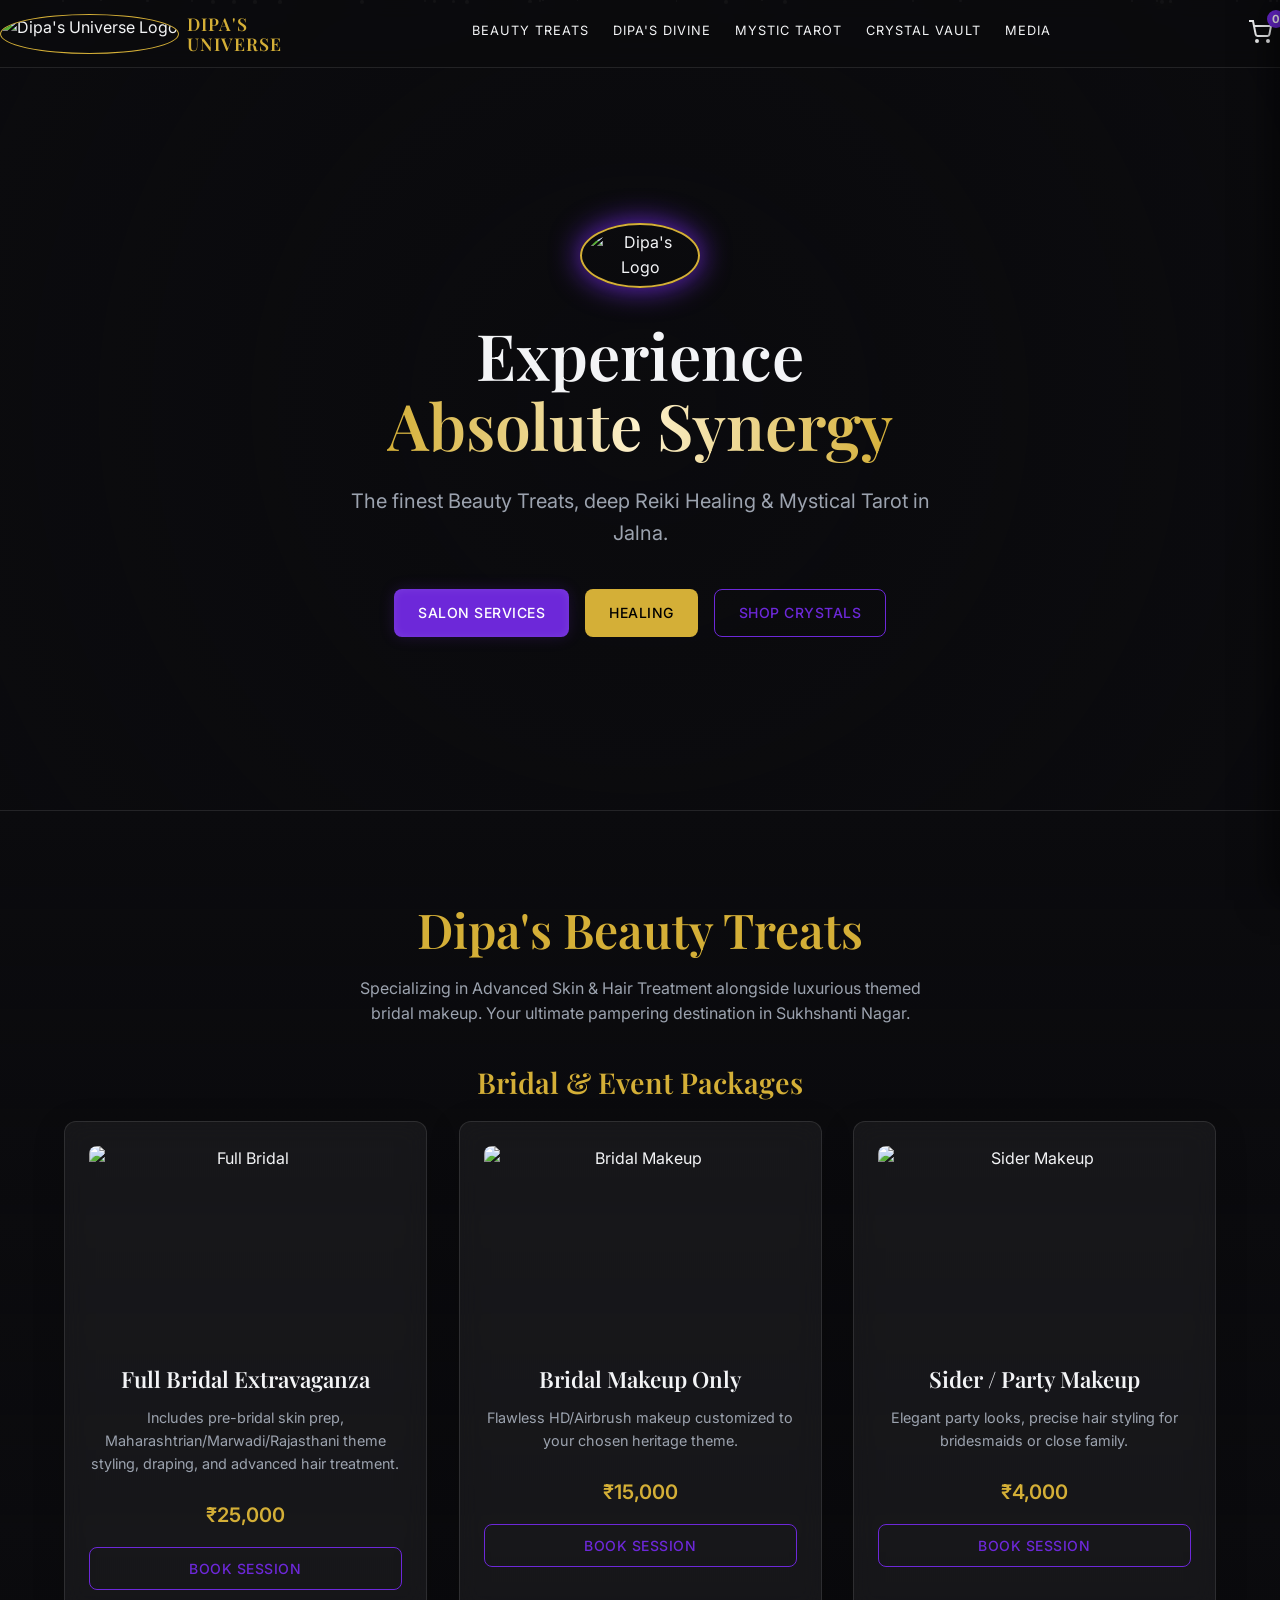
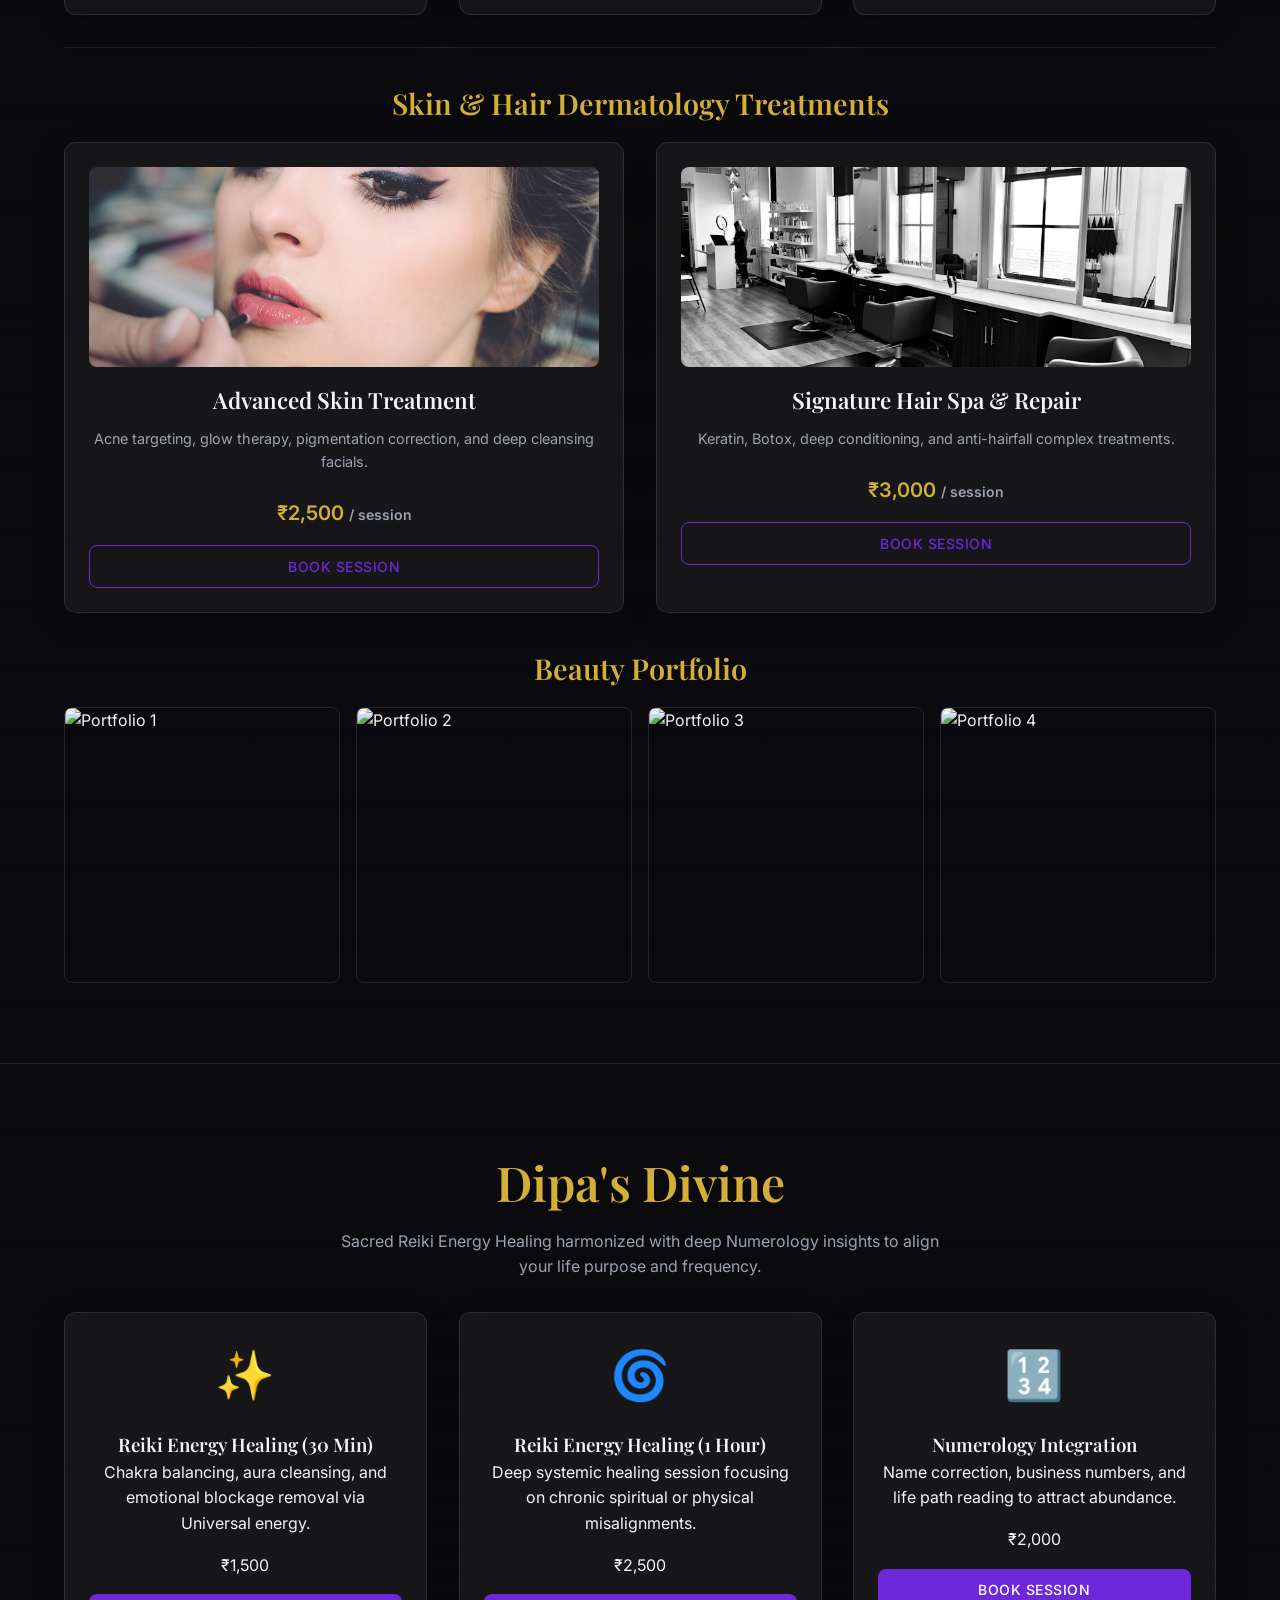
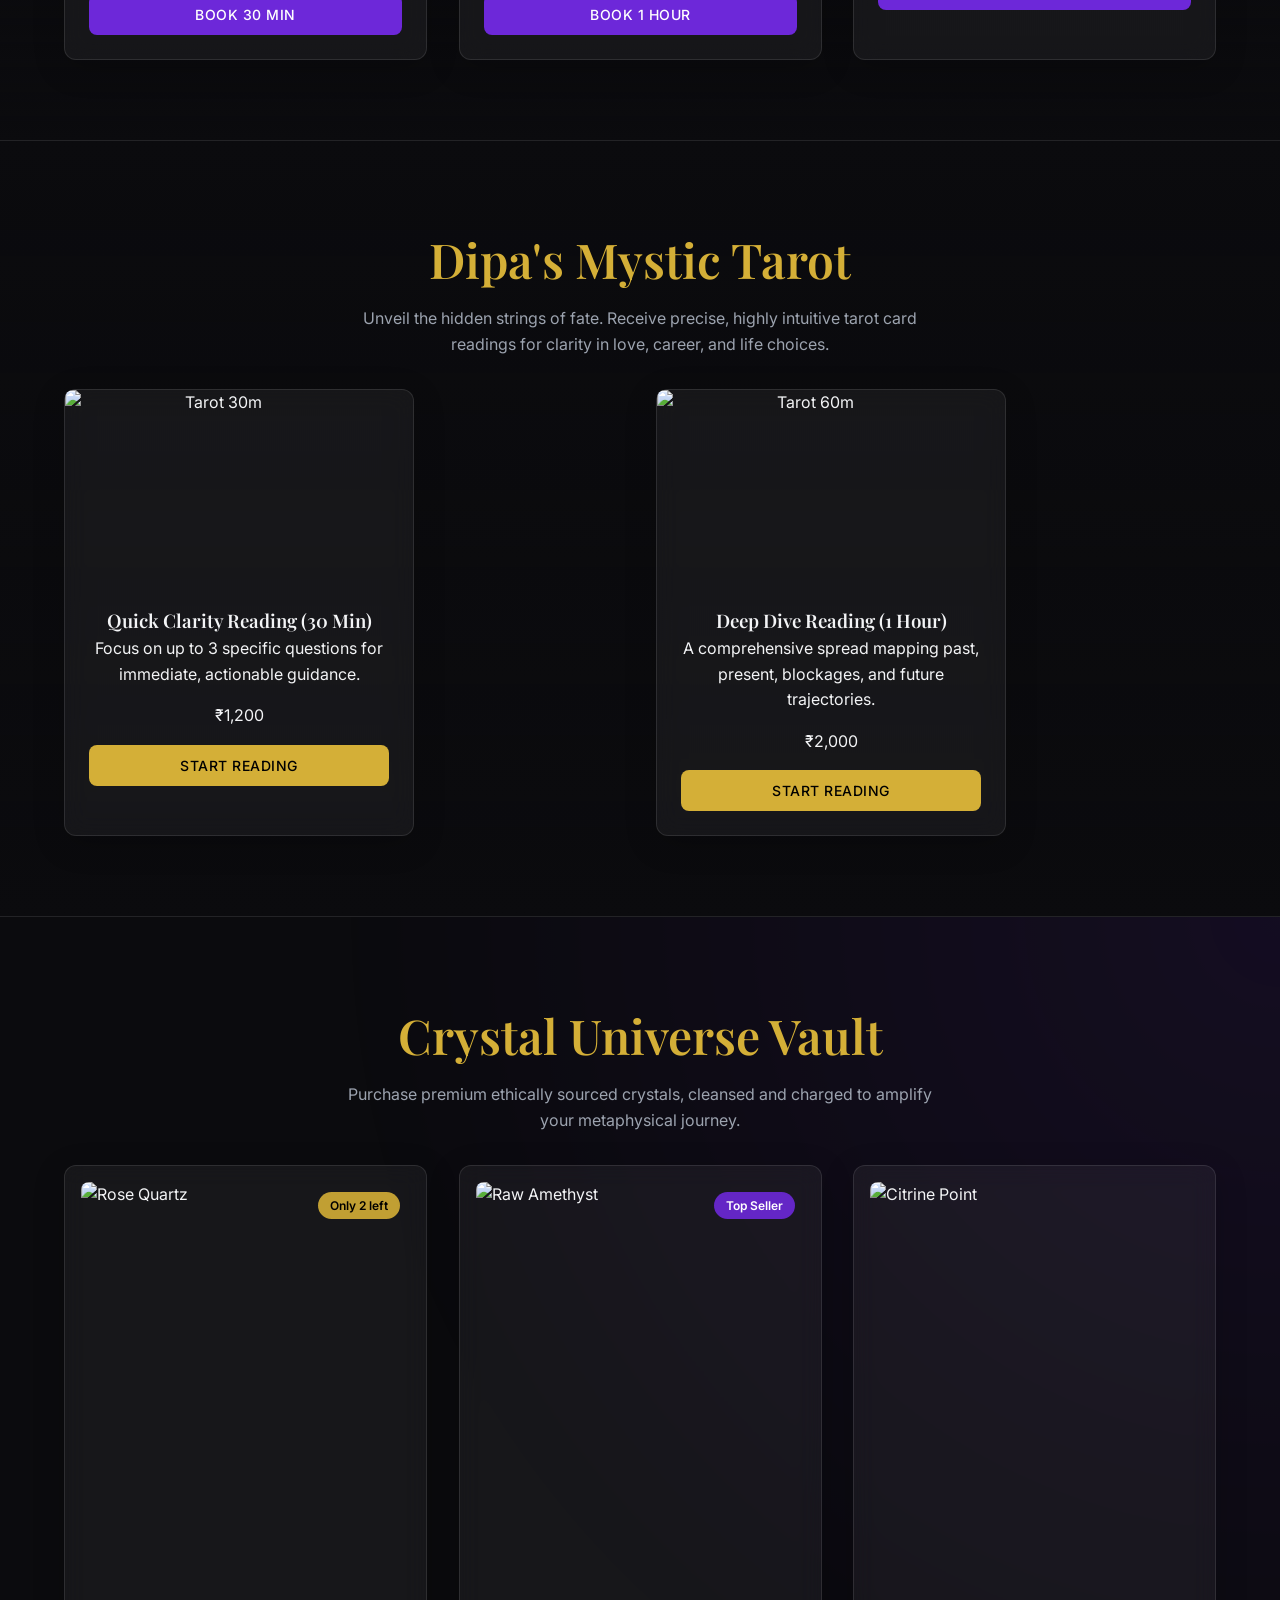
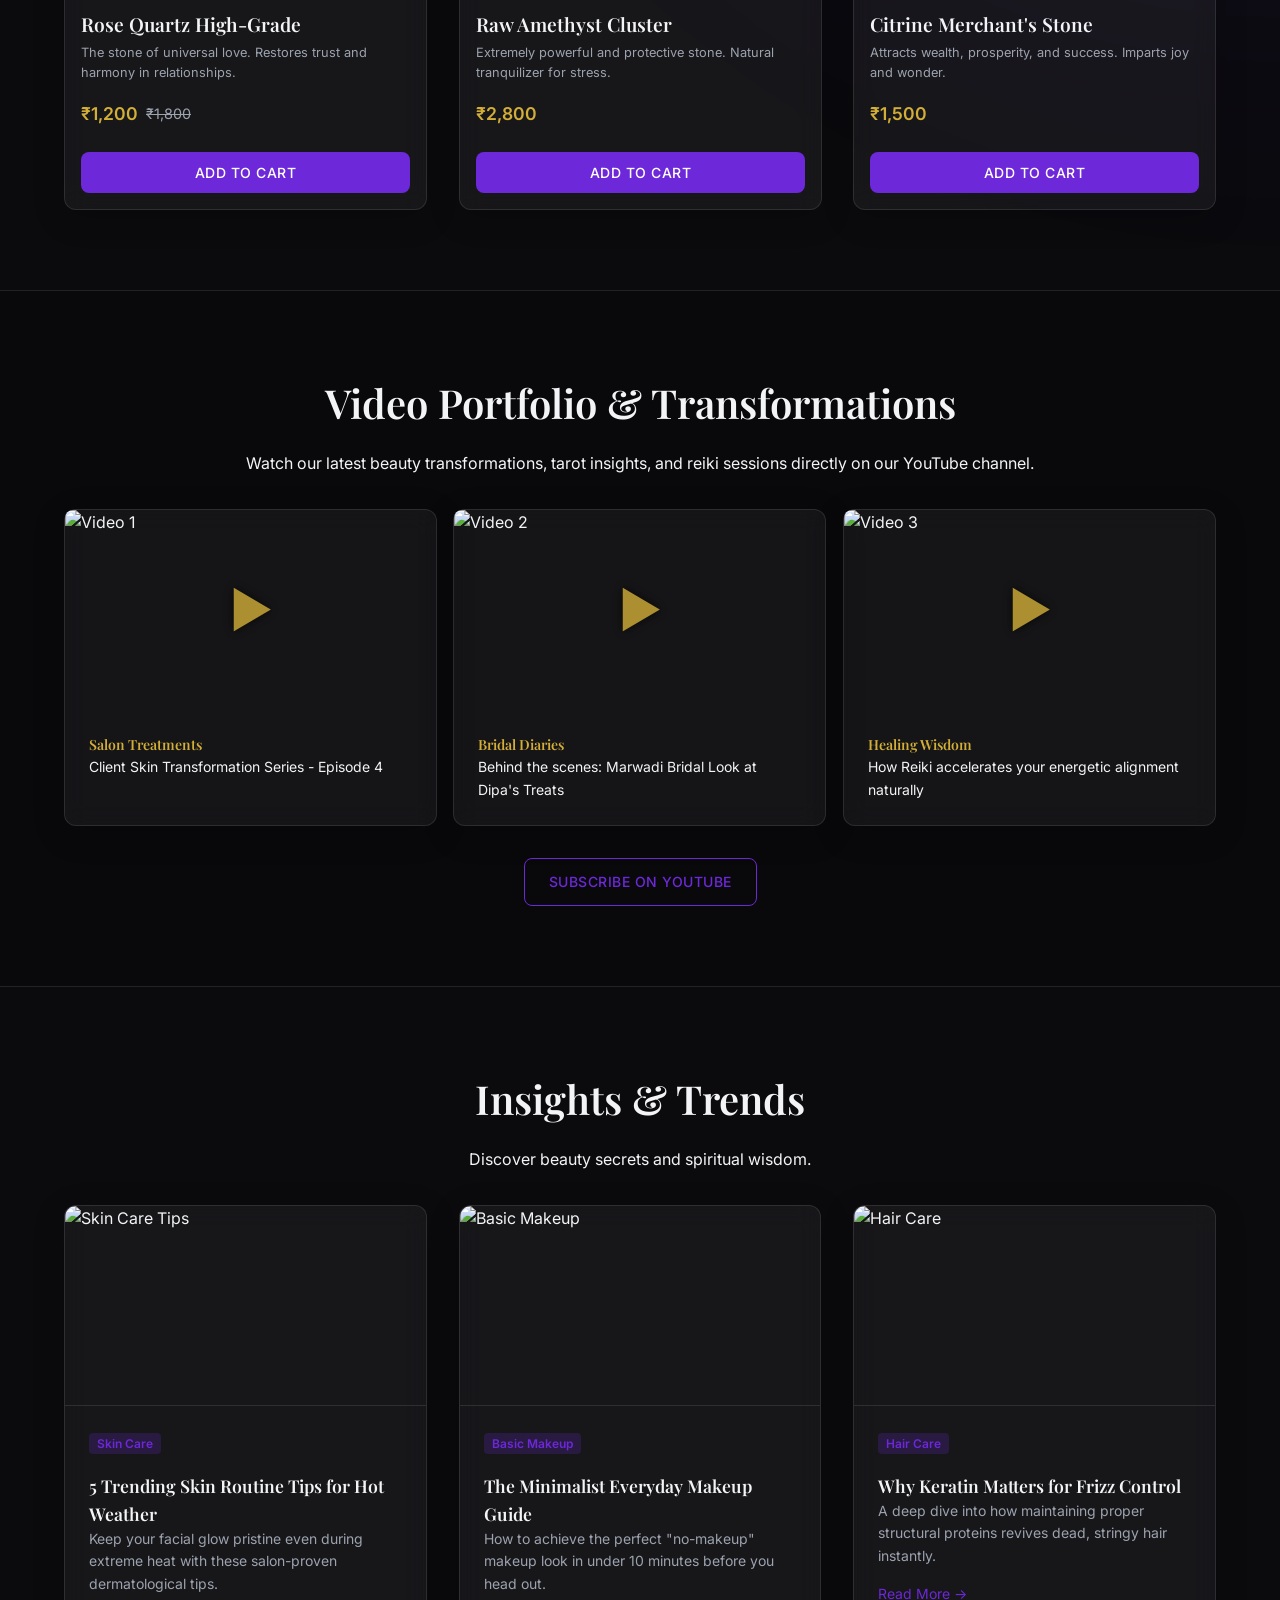
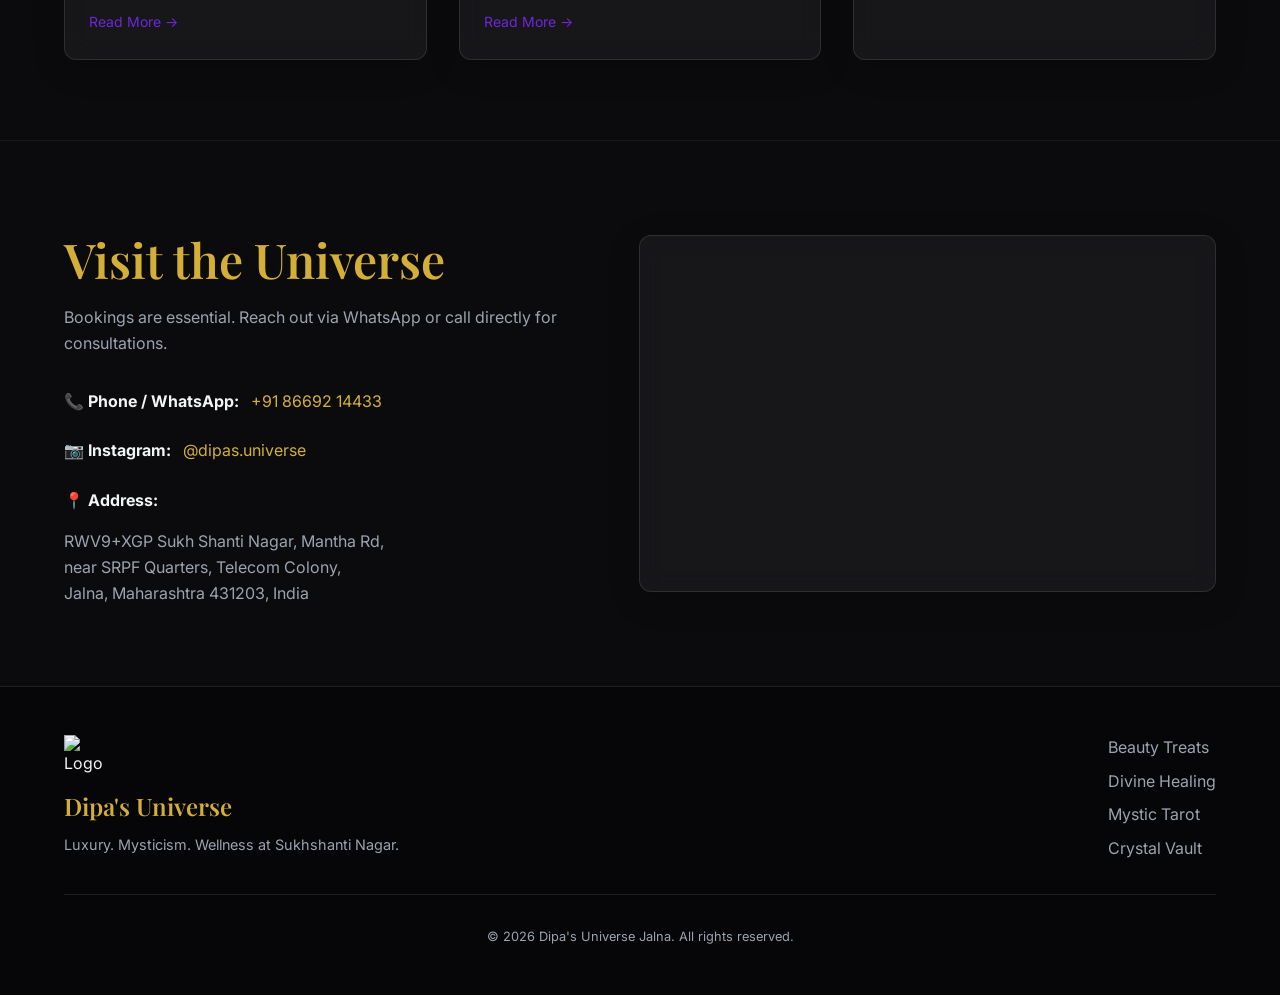
==== commit dd42a447: "new contect" ====
--- a/index.html
+++ b/index.html
@@ -1,526 +1,482 @@
-﻿<!DOCTYPE html>
-<html lang="en-IN">
+<!DOCTYPE html>
+<html lang="en">
 <head>
-  <meta charset="UTF-8" />
-  <meta name="viewport" content="width=device-width, initial-scale=1" />
-  <title>Dipa's Beauty Treats | Dipa's Divine Healing | Dipa's Tarot Oracle | Jalna</title>
-
-  <meta name="description" content="Book bridal makeup, skin and hair treatments, numerology and Reiki sessions, tarot readings, and authentic crystals in Sukh Shanti Nagar, Jalna, Maharashtra." />
-  <meta name="keywords" content="best beauty salon Jalna, bridal makeup artist Jalna, HD bridal makeup Jalna, Maharashtrian bridal makeup Jalna, Marwari bridal package Jalna, Rajasthani bridal makeup Jalna, party makeup Jalna, skin treatment Jalna, hair treatment Jalna, keratin treatment Jalna, hair spa Jalna, makeup studio Jalna, Reiki healer Jalna, energy healing Jalna, aura cleansing Jalna, numerology consultation Jalna, name correction numerology Jalna, tarot card reading Jalna, love tarot Jalna, career tarot Jalna, spiritual guidance Jalna, crystal shop Jalna, healing crystals India, amethyst crystal price India, rose quartz crystal price India, crystal store near Sukh Shanti Nagar, salon near Mantha Road Jalna, RWV9+XGP Jalna, Jalna Maharashtra wellness services, beauty and tarot services Jalna" />
-  <meta name="news_keywords" content="beauty salon Jalna, Reiki healing Jalna, numerology consultation Jalna, tarot reading Jalna, crystal shop Jalna, bridal makeup Jalna" />
-  <meta name="author" content="Dipa's Beauty Treats" />
-  <meta name="robots" content="index, follow, max-image-preview:large, max-snippet:-1, max-video-preview:-1" />
-  <meta name="classification" content="Beauty Salon, Spiritual Services, Tarot, Crystal Store" />
-  <meta name="theme-color" content="#0a1220" />
-  <meta name="geo.region" content="IN-MH" />
-  <meta name="geo.placename" content="Sukh Shanti Nagar, Jalna" />
-  <meta name="geo.position" content="19.8418;75.8869" />
-  <meta name="ICBM" content="19.8418,75.8869" />
-
-  <link rel="canonical" href="https://dipasdivine.in/" />
-  <link rel="manifest" href="manifest.json" />
-  <link rel="icon" href="assets/icons/icon-512.svg" type="image/svg+xml" />
-  <link rel="apple-touch-icon" href="assets/icons/icon-512.svg" />
-
-  <meta property="og:type" content="website" />
-  <meta property="og:url" content="https://dipasdivine.in/" />
-  <meta property="og:title" content="Dipa's Beauty Treats | Divine Healing | Tarot Oracle | Jalna" />
-  <meta property="og:description" content="One destination in Jalna for beauty transformation, spiritual healing, tarot guidance, and crystal shopping." />
-  <meta property="og:image" content="https://dipasdivine.in/media/dipas-beauty-treats/hero-beauty.jpg" />
-  <meta property="og:locale" content="en_IN" />
-  <meta property="og:site_name" content="Dipa Signature Realms" />
-
-  <meta name="twitter:card" content="summary_large_image" />
-  <meta name="twitter:title" content="Dipa's Signature Realms | Jalna" />
-  <meta name="twitter:description" content="Interactive beauty, healing, tarot and crystal website for Jalna clients." />
-  <meta name="twitter:image" content="https://dipasdivine.in/media/dipas-tarot-oracle/hero-tarot.jpg" />
-
-  <link rel="preconnect" href="https://fonts.googleapis.com" />
-  <link rel="preconnect" href="https://fonts.gstatic.com" crossorigin />
-  <link href="https://fonts.googleapis.com/css2?family=Manrope:wght@400;500;600;700;800&family=Sora:wght@500;600;700;800&display=swap" rel="stylesheet" />
-  <link rel="stylesheet" href="style.css" />
-
-  <script type="application/ld+json">
-  {
-    "@context": "https://schema.org",
-    "@graph": [
-      {
-        "@type": "WebSite",
-        "name": "Dipa's Signature Realms",
-        "url": "https://dipasdivine.in/",
-        "inLanguage": "en-IN",
-        "potentialAction": {
-          "@type": "SearchAction",
-          "target": "https://dipasdivine.in/?q={search_term_string}",
-          "query-input": "required name=search_term_string"
-        }
-      },
-      {
-        "@type": "BeautySalon",
-        "name": "Dipa's Beauty Treats",
-        "url": "https://dipasdivine.in/#beauty",
-        "telephone": "+91-8669214433",
-        "image": "https://dipasdivine.in/media/dipas-beauty-treats/hero-beauty.jpg",
-        "address": {
-          "@type": "PostalAddress",
-          "streetAddress": "RWV9+XGP Sukh Shanti Nagar, Mantha Rd, near SRPF Quarters, Telecom Colony",
-          "addressLocality": "Jalna",
-          "addressRegion": "Maharashtra",
-          "postalCode": "431203",
-          "addressCountry": "IN"
-        },
-        "areaServed": ["Jalna", "Bhokardan", "Badnapur", "Partur"],
-        "sameAs": [
-          "https://instagram.com/dipasbeautytreats_1",
-          "https://instagram.com/dipasdivine"
-        ],
-        "priceRange": "INR 2500 - INR 24000"
-      },
-      {
-        "@type": "ProfessionalService",
-        "name": "Dipa's Divine Healing",
-        "url": "https://dipasdivine.in/#divine",
-        "telephone": "+91-8669214433",
-        "image": "https://dipasdivine.in/media/dipas-divine/hero-divine.jpg",
-        "serviceType": ["Numerology", "Reiki Healing", "Aura Cleansing", "Energy Balancing"],
-        "address": {
-          "@type": "PostalAddress",
-          "streetAddress": "RWV9+XGP Sukh Shanti Nagar, Mantha Rd",
-          "addressLocality": "Jalna",
-          "addressRegion": "Maharashtra",
-          "postalCode": "431203",
-          "addressCountry": "IN"
-        },
-        "areaServed": "Jalna",
-        "sameAs": [
-          "https://instagram.com/dipasdivine"
-        ]
-      },
-      {
-        "@type": "Psychic",
-        "name": "Dipa's Tarot Oracle",
-        "url": "https://dipasdivine.in/#tarot",
-        "telephone": "+91-8669214433",
-        "image": "https://dipasdivine.in/media/dipas-tarot-oracle/hero-tarot.jpg",
-        "address": {
-          "@type": "PostalAddress",
-          "streetAddress": "RWV9+XGP Sukh Shanti Nagar, Mantha Rd",
-          "addressLocality": "Jalna",
-          "addressRegion": "Maharashtra",
-          "postalCode": "431203",
-          "addressCountry": "IN"
-        },
-        "areaServed": "Jalna"
-      },
-      {
-        "@type": "Store",
-        "name": "Dipa Crystal Vault",
-        "url": "https://dipasdivine.in/#crystals",
-        "telephone": "+91-8669214433",
-        "image": "https://dipasdivine.in/media/crystal-vault/hero-crystal.jpg",
-        "address": {
-          "@type": "PostalAddress",
-          "streetAddress": "RWV9+XGP Sukh Shanti Nagar, Mantha Rd",
-          "addressLocality": "Jalna",
-          "addressRegion": "Maharashtra",
-          "postalCode": "431203",
-          "addressCountry": "IN"
-        },
-        "areaServed": ["Jalna", "Maharashtra"]
-      },
-      {
-        "@type": "FAQPage",
-        "mainEntity": [
-          {
-            "@type": "Question",
-            "name": "Do you offer bridal trials in Jalna?",
-            "acceptedAnswer": {
-              "@type": "Answer",
-              "text": "Yes. Trial sessions are available for bridal clients and can be booked through WhatsApp or phone."
-            }
-          },
-          {
-            "@type": "Question",
-            "name": "Are numerology and Reiki sessions available for first-time clients?",
-            "acceptedAnswer": {
-              "@type": "Answer",
-              "text": "Yes. First-time clients can start with a rapid clarity session and then choose a deeper package if needed."
-            }
-          },
-          {
-            "@type": "Question",
-            "name": "Can I order crystals from the website?",
-            "acceptedAnswer": {
-              "@type": "Answer",
-              "text": "Yes. You can choose crystals by intention and place orders instantly via WhatsApp with product details prefilled."
-            }
-          }
-        ]
-      }
-    ]
-  }
-  </script>
+    <meta charset="UTF-8">
+    <meta name="viewport" content="width=device-width, initial-scale=1.0">
+    <title>Dipa's Universe | Beauty, Healing, & Mystic Tarot</title>
+    
+    <!-- SEO Optimization For Jalna Market & Sukhshanti Nagar -->
+    <meta name="description" content="Premium Beauty Salon, Reiki Healing, Numerology, and Tarot Reading in Sukhshanti Nagar, Jalna. Dipa's Beauty Treats, Dipa's Divine, and Dipa's Mystic Tarot. Best skin care, hair treatments, and bridal makeup in Jalna market.">
+    <meta name="keywords" content="Best salon in Jalna, Bridal makeup Sukhshanti Nagar Jalna, Reiki healing Jalna market, Numerology Jalna, Tarot card reader Jalna, Dipa's Beauty Treats, Skin treatment Jalna, Hair treatment Jalna, Maharashtrian bridal look, Marwadi bridal makeup">
+    <meta name="theme-color" content="#0B0B0E">
+    <meta name="author" content="Dipa's Universe">
+    <link rel="canonical" href="https://yourdomain.com/" />
+    <!-- End SEO Optimization -->
+
+    <!-- Google tag (gtag.js) PLACEHOLDER -->
+    <!-- 
+    <script async src="https://www.googletagmanager.com/gtag/js?id=YOUR_MEASUREMENT_ID"></script>
+    <script>
+      window.dataLayer = window.dataLayer || [];
+      function gtag(){dataLayer.push(arguments);}
+      gtag('js', new Date());
+      gtag('config', 'YOUR_MEASUREMENT_ID');
+    </script>
+    -->
+    
+    <!-- PWA -->
+    <link rel="manifest" href="manifest.json">
+    <link rel="apple-touch-icon" href="https://via.placeholder.com/192/6D28D9/FFFFFF?text=D">
+    
+    <!-- Fonts -->
+    <link rel="preconnect" href="https://fonts.googleapis.com">
+    <link rel="preconnect" href="https://fonts.gstatic.com" crossorigin>
+    <link href="https://fonts.googleapis.com/css2?family=Playfair+Display:ital,wght@0,400;0,600;0,700;1,400&family=Inter:wght@300;400;500;600&display=swap" rel="stylesheet">
+    
+    <!-- Styles -->
+    <link rel="stylesheet" href="style.css">
 </head>
 <body>
-  <div class="backdrop" aria-hidden="true">
-    <img src="media/shared/nebula-1.jpg" alt="" class="bg-layer depth-a" data-depth="0.09" loading="eager" />
-    <img src="media/shared/nebula-2.jpg" alt="" class="bg-layer depth-b" data-depth="0.15" loading="eager" />
-    <img src="assets/generated/hero-3d-mesh.svg" alt="" class="bg-layer depth-c" data-depth="0.2" loading="eager" />
-    <img src="assets/generated/spark-lines.svg" alt="" class="bg-layer depth-d" data-depth="0.28" loading="eager" />
-    <div class="backdrop-shade"></div>
-  </div>
-
-  <div class="scroll-progress" id="scrollProgress" aria-hidden="true"></div>
-
-  <header class="site-header glass" id="top">
-    <a href="#home" data-scroll="#home" class="brand" aria-label="Go to top">
-      <img src="assets/icons/icon-512.svg" alt="Dipa logo" class="brand-logo" />
-      <span>
-        <strong>Dipa Signature Realms</strong>
-        <small>Sukh Shanti Nagar, Jalna</small>
-      </span>
-    </a>
-
-    <button type="button" class="menu-toggle" id="menuToggle" aria-expanded="false" aria-controls="mainNav">
-      <span></span>
-      <span></span>
-      <span></span>
-      <span class="sr-only">Open menu</span>
-    </button>
-
-    <nav class="main-nav" id="mainNav" aria-label="Primary navigation">
-      <a href="#beauty" data-scroll="#beauty">Beauty</a>
-      <a href="#beauty-portfolio" data-scroll="#beauty-portfolio">Portfolio</a>
-      <a href="#divine" data-scroll="#divine">Divine</a>
-      <a href="#tarot" data-scroll="#tarot">Tarot</a>
-      <a href="#crystals" data-scroll="#crystals">Crystals</a>
-      <a href="#blogs" data-scroll="#blogs">Blogs</a>
-      <a href="#faq" data-scroll="#faq">FAQ</a>
-      <a href="#contact" data-scroll="#contact">Contact</a>
+    <!-- Navbar -->
+    <nav id="navbar" class="nav-glass">
+        <div class="nav-container">
+            <div class="logo">
+                <img src="C:/Users/DELL/.gemini/antigravity/brain/13513e5d-3cf5-48b3-a7ad-a22dc9d96cd7/dipa_logo_1774624945027.png" alt="Dipa's Universe Logo" class="nav-logo-img">
+                <span class="logo-text">Dipa's<br>Universe</span>
+            </div>
+            <div class="nav-links">
+                <a href="#beauty">Beauty Treats</a>
+                <a href="#divine">Dipa's Divine</a>
+                <a href="#tarot">Mystic Tarot</a>
+                <a href="#vault">Crystal Vault</a>
+                <a href="#portfolio">Media</a>
+            </div>
+            <button class="cart-btn" id="open-cart-btn" aria-label="Open Cart">
+                <svg width="24" height="24" viewBox="0 0 24 24" fill="none" stroke="currentColor" stroke-width="2"><circle cx="9" cy="21" r="1"></circle><circle cx="20" cy="21" r="1"></circle><path d="M1 1h4l2.68 13.39a2 2 0 0 0 2 1.61h9.72a2 2 0 0 0 2-1.61L23 6H6"></path></svg>
+                <span class="cart-badge" id="cart-badge">0</span>
+            </button>
+        </div>
     </nav>
 
-    <div class="header-actions">
-      <a href="tel:+918669214433" class="chip chip-call">Call</a>
-      <a href="https://wa.me/918669214433" target="_blank" rel="noopener noreferrer" class="chip chip-wa">
-        <img src="assets/icons/whatsapp-special.svg" alt="" aria-hidden="true" class="wa-icon" />
-        WhatsApp
-      </a>
+    <!-- Hero Section -->
+    <header id="hero" class="hero-section">
+        <div class="hero-bg parallax" style="background-image: url('https://images.unsplash.com/photo-1462331940025-496dfbfc7564?q=80&w=2000&auto=format&fit=crop');"></div>
+        <div class="particles" id="particles-container"></div>
+        <div class="hero-content reveal-up">
+            <img src="C:/Users/DELL/.gemini/antigravity/brain/13513e5d-3cf5-48b3-a7ad-a22dc9d96cd7/dipa_logo_1774624945027.png" alt="Dipa's Logo" class="hero-logo-large mx-auto mb-4">
+            <h1 class="hero-title">Experience <br><span class="gradient-text">Absolute Synergy</span></h1>
+            <p class="hero-subtitle">The finest Beauty Treats, deep Reiki Healing & Mystical Tarot in Jalna.</p>
+            <div class="hero-ctas">
+                <a href="#beauty" class="btn btn-primary btn-glow">Salon Services</a>
+                <a href="#divine" class="btn btn-secondary">Healing</a>
+                <a href="#vault" class="btn btn-outline">Shop Crystals</a>
+            </div>
+        </div>
+    </header>
+
+    <!-- REALM 1: Dipa's Beauty Treats -->
+    <section id="beauty" class="section realm-section">
+        <div class="realm-bg parallax" style="background-image: url('https://images.unsplash.com/photo-1560066984-138dadb4c035?q=80&w=2000&auto=format&fit=crop');"></div>
+        <div class="realm-overlay"></div>
+        <div class="container reveal-up">
+            <div class="realm-header">
+                <h2 class="realm-title">Dipa's Beauty Treats</h2>
+                <p class="realm-desc">Specializing in Advanced Skin & Hair Treatment alongside luxurious themed bridal makeup. Your ultimate pampering destination in Sukhshanti Nagar.</p>
+            </div>
+            
+            <h3 class="subsection-title text-center mt-4">Bridal & Event Packages</h3>
+            <div class="service-grid" id="beauty-grid">
+                <div class="glass-card service-card tilt-effect">
+                    <img src="https://images.unsplash.com/photo-1595959445831-50e560128919?q=80&w=600" alt="Full Bridal" class="card-img">
+                    <h3>Full Bridal Extravaganza</h3>
+                    <p class="desc">Includes pre-bridal skin prep, Maharashtrian/Marwadi/Rajasthani theme styling, draping, and advanced hair treatment.</p>
+                    <p class="price">₹25,000</p>
+                    <button class="btn btn-outline w-100 book-service-btn" data-service="Full Bridal Pkg" data-price="25000">Book Session</button>
+                </div>
+                <div class="glass-card service-card tilt-effect">
+                    <img src="https://images.unsplash.com/photo-1512413914691-140b0db3dc02?q=80&w=600" alt="Bridal Makeup" class="card-img">
+                    <h3>Bridal Makeup Only</h3>
+                    <p class="desc">Flawless HD/Airbrush makeup customized to your chosen heritage theme.</p>
+                    <p class="price">₹15,000</p>
+                    <button class="btn btn-outline w-100 book-service-btn" data-service="Bridal Makeup Only" data-price="15000">Book Session</button>
+                </div>
+                <div class="glass-card service-card tilt-effect">
+                    <img src="https://images.unsplash.com/photo-1522337660859-02fbefca4702?q=80&w=600" alt="Sider Makeup" class="card-img">
+                    <h3>Sider / Party Makeup</h3>
+                    <p class="desc">Elegant party looks, precise hair styling for bridesmaids or close family.</p>
+                    <p class="price">₹4,000</p>
+                    <button class="btn btn-outline w-100 book-service-btn" data-service="Sider Makeup" data-price="4000">Book Session</button>
+                </div>
+            </div>
+
+            <h3 class="subsection-title text-center mt-4 pt-4 border-top">Skin & Hair Dermatology Treatments</h3>
+            <div class="service-grid">
+                <div class="glass-card service-card tilt-effect">
+                    <img src="media/beauty/skincare.jpg" onerror="this.src='https://images.unsplash.com/photo-1487412947147-5cebf100ffc2?w=800&q=80'" alt="Skin Treatment" class="card-img">
+                    <h3>Advanced Skin Treatment</h3>
+                    <p class="desc">Acne targeting, glow therapy, pigmentation correction, and deep cleansing facials.</p>
+                    <p class="price">₹2,500 <span class="text-sm text-muted">/ session</span></p>
+                    <button class="btn btn-outline w-100 book-service-btn" data-service="Skin Treatment" data-price="2500">Book Session</button>
+                </div>
+                <div class="glass-card service-card tilt-effect">
+                    <img src="media/beauty/haircare.jpg" onerror="this.src='https://images.unsplash.com/photo-1519699047748-de8e457a634e?w=800&q=80'" alt="Hair Treatment" class="card-img">
+                    <h3>Signature Hair Spa & Repair</h3>
+                    <p class="desc">Keratin, Botox, deep conditioning, and anti-hairfall complex treatments.</p>
+                    <p class="price">₹3,000 <span class="text-sm text-muted">/ session</span></p>
+                    <button class="btn btn-outline w-100 book-service-btn" data-service="Hair Treatment" data-price="3000">Book Session</button>
+                </div>
+            </div>
+            
+            <!-- Salon Portfolio -->
+            <h3 class="subsection-title text-center mt-4">Beauty Portfolio</h3>
+            <div class="portfolio-grid grid-small">
+                <img src="https://images.unsplash.com/photo-1500917293891-ef795e70e1f6?w=400&q=80" alt="Portfolio 1" class="glass-img">
+                <img src="https://images.unsplash.com/photo-1516975080664-ed2fc6a32937?w=400&q=80" alt="Portfolio 2" class="glass-img">
+                <img src="https://images.unsplash.com/photo-1616683693504-3ea7e9ad6fec?w=400&q=80" alt="Portfolio 3" class="glass-img">
+                <img src="https://images.unsplash.com/photo-1522337660859-02fbefca4702?w=400&q=80" alt="Portfolio 4" class="glass-img">
+            </div>
+        </div>
+    </section>
+
+    <!-- REALM 2: Dipa's Divine -->
+    <section id="divine" class="section realm-section">
+        <div class="realm-bg parallax cosmic-bg" style="background-image: url('https://images.unsplash.com/photo-1507608616759-54f48f0af0ee?q=80&w=2000&auto=format&fit=crop');"></div>
+        <div class="realm-overlay"></div>
+        <div class="container reveal-up">
+            <div class="realm-header">
+                <h2 class="realm-title">Dipa's Divine</h2>
+                <p class="realm-desc">Sacred Reiki Energy Healing harmonized with deep Numerology insights to align your life purpose and frequency.</p>
+            </div>
+            
+            <div class="cards-layout">
+                <div class="glass-card cosmic-card tilt-effect">
+                    <div class="card-icon">✨</div>
+                    <h3>Reiki Energy Healing (30 Min)</h3>
+                    <p>Chakra balancing, aura cleansing, and emotional blockage removal via Universal energy.</p>
+                    <p class="price mt-2">₹1,500</p>
+                    <button class="btn btn-primary w-100 mt-2 book-service-btn" data-service="Reiki Healing 30M" data-price="1500">Book 30 Min</button>
+                </div>
+                <div class="glass-card cosmic-card tilt-effect">
+                    <div class="card-icon">🌀</div>
+                    <h3>Reiki Energy Healing (1 Hour)</h3>
+                    <p>Deep systemic healing session focusing on chronic spiritual or physical misalignments.</p>
+                    <p class="price mt-2">₹2,500</p>
+                    <button class="btn btn-primary w-100 mt-2 book-service-btn" data-service="Reiki Healing 1H" data-price="2500">Book 1 Hour</button>
+                </div>
+                <div class="glass-card cosmic-card tilt-effect">
+                    <div class="card-icon">🔢</div>
+                    <h3>Numerology Integration</h3>
+                    <p>Name correction, business numbers, and life path reading to attract abundance.</p>
+                    <p class="price mt-2">₹2,000</p>
+                    <button class="btn btn-primary w-100 mt-2 book-service-btn" data-service="Numerology Consult" data-price="2000">Book Session</button>
+                </div>
+            </div>
+        </div>
+    </section>
+
+    <!-- REALM 3: Dipa's Mystic Tarot -->
+    <section id="tarot" class="section realm-section">
+        <div class="realm-bg parallax" style="background-image: url('https://images.unsplash.com/photo-1532012197267-da84d127e765?q=80&w=2000&auto=format&fit=crop');"></div>
+        <div class="realm-overlay" style="background: linear-gradient(to bottom, var(--color-bg) 0%, rgba(11,11,14,0.7) 50%, var(--color-bg) 100%);"></div>
+        <div class="container reveal-up">
+            <div class="realm-header">
+                <h2 class="realm-title">Dipa's Mystic Tarot</h2>
+                <p class="realm-desc">Unveil the hidden strings of fate. Receive precise, highly intuitive tarot card readings for clarity in love, career, and life choices.</p>
+            </div>
+            
+            <div class="cards-layout justify-center">
+                <div class="glass-card cosmic-card tilt-effect" style="max-width:350px;">
+                    <img src="https://images.unsplash.com/photo-1601058268499-e5265ec7a688?w=800&q=80" alt="Tarot 30m" class="card-img round-top mb-3">
+                    <h3>Quick Clarity Reading (30 Min)</h3>
+                    <p>Focus on up to 3 specific questions for immediate, actionable guidance.</p>
+                    <p class="price mt-2">₹1,200</p>
+                    <button class="btn btn-secondary w-100 mt-2 book-service-btn" data-service="Tarot 30M" data-price="1200">Start Reading</button>
+                </div>
+                <div class="glass-card cosmic-card tilt-effect" style="max-width:350px;">
+                    <img src="https://images.unsplash.com/photo-1518531933037-91b2f5f229cc?w=800&q=80" alt="Tarot 60m" class="card-img round-top mb-3">
+                    <h3>Deep Dive Reading (1 Hour)</h3>
+                    <p>A comprehensive spread mapping past, present, blockages, and future trajectories.</p>
+                    <p class="price mt-2">₹2,000</p>
+                    <button class="btn btn-secondary w-100 mt-2 book-service-btn" data-service="Tarot 1H" data-price="2000">Start Reading</button>
+                </div>
+            </div>
+        </div>
+    </section>
+
+    <!-- REALM 4: Crystal Vault (E-commerce) -->
+    <section id="vault" class="section realm-section">
+        <div class="realm-bg parallax vault-bg"></div>
+        <div class="container reveal-up">
+            <div class="realm-header text-center">
+                <h2 class="realm-title">Crystal Universe Vault</h2>
+                <p class="realm-desc">Purchase premium ethically sourced crystals, cleansed and charged to amplify your metaphysical journey.</p>
+            </div>
+            
+            <div class="product-grid" id="product-grid">
+                <!-- Product 1 -->
+                <div class="glass-card product-card tilt-effect">
+                    <div class="product-img-wrap">
+                        <!-- Using generated image -->
+                        <img src="C:/Users/DELL/.gemini/antigravity/brain/13513e5d-3cf5-48b3-a7ad-a22dc9d96cd7/crystal_rose_1774625033962.png" alt="Rose Quartz" class="product-img" loading="lazy">
+                        <span class="badge badge-scarcity">Only 2 left</span>
+                    </div>
+                    <div class="product-info">
+                        <h3>Rose Quartz High-Grade</h3>
+                        <p class="product-benefits">The stone of universal love. Restores trust and harmony in relationships.</p>
+                        <div class="price-row">
+                            <span class="price">₹1,200</span>
+                            <span class="old-price">₹1,800</span>
+                        </div>
+                        <button class="btn btn-primary btn-add-cart w-100 mt-2" data-id="p1" data-name="Rose Quartz High-Grade" data-price="1200" data-img="C:/Users/DELL/.gemini/antigravity/brain/13513e5d-3cf5-48b3-a7ad-a22dc9d96cd7/crystal_rose_1774625033962.png">Add to Cart</button>
+                    </div>
+                </div>
+
+                <!-- Product 2 -->
+                <div class="glass-card product-card tilt-effect">
+                    <div class="product-img-wrap">
+                        <!-- Using generated image -->
+                        <img src="C:/Users/DELL/.gemini/antigravity/brain/13513e5d-3cf5-48b3-a7ad-a22dc9d96cd7/crystal_amethyst_1774625153442.png" alt="Raw Amethyst" class="product-img" loading="lazy">
+                        <span class="badge badge-bestseller">Top Seller</span>
+                    </div>
+                    <div class="product-info">
+                        <h3>Raw Amethyst Cluster</h3>
+                        <p class="product-benefits">Extremely powerful and protective stone. Natural tranquilizer for stress.</p>
+                        <div class="price-row">
+                            <span class="price">₹2,800</span>
+                        </div>
+                        <button class="btn btn-primary btn-add-cart w-100 mt-2" data-id="p2" data-name="Raw Amethyst Cluster" data-price="2800" data-img="C:/Users/DELL/.gemini/antigravity/brain/13513e5d-3cf5-48b3-a7ad-a22dc9d96cd7/crystal_amethyst_1774625153442.png">Add to Cart</button>
+                    </div>
+                </div>
+
+                <!-- Product 3 -->
+                <div class="glass-card product-card tilt-effect">
+                    <div class="product-img-wrap">
+                        <img src="https://images.unsplash.com/photo-1587375253245-2882103f5ce7?q=80&w=800&auto=format&fit=crop" alt="Citrine Point" class="product-img" loading="lazy">
+                    </div>
+                    <div class="product-info">
+                        <h3>Citrine Merchant's Stone</h3>
+                        <p class="product-benefits">Attracts wealth, prosperity, and success. Imparts joy and wonder.</p>
+                        <div class="price-row">
+                            <span class="price">₹1,500</span>
+                        </div>
+                        <button class="btn btn-primary btn-add-cart w-100 mt-2" data-id="p3" data-name="Citrine Merchant Point" data-price="1500" data-img="https://images.unsplash.com/photo-1587375253245-2882103f5ce7?q=80&w=200">Add to Cart</button>
+                    </div>
+                </div>
+            </div>
+        </div>
+    </section>
+
+    <!-- YouTube Multimedia / Video Integration -->
+    <section id="portfolio" class="section realm-section" style="background:#09090c;">
+        <div class="container reveal-up">
+            <h2 class="section-title text-center">Video Portfolio & Transformations</h2>
+            <p class="section-text mx-auto text-center mb-4">Watch our latest beauty transformations, tarot insights, and reiki sessions directly on our YouTube channel.</p>
+            
+            <div class="portfolio-grid">
+                <!-- Youtube Mock integration grids -->
+                <div class="glass-card p-0 video-card tilt-effect">
+                    <div class="video-thumb">
+                        <img src="https://images.unsplash.com/photo-1487412947147-5cebf100ffc2?w=800" alt="Video 1">
+                        <div class="play-btn">▶</div>
+                    </div>
+                    <div class="p-3">
+                        <h4 class="mb-1 text-sm text-secondary">Salon Treatments</h4>
+                        <p class="text-sm">Client Skin Transformation Series - Episode 4</p>
+                    </div>
+                </div>
+                <div class="glass-card p-0 video-card tilt-effect">
+                    <div class="video-thumb">
+                        <img src="https://images.unsplash.com/photo-1522337660859-02fbefca4702?w=800" alt="Video 2">
+                        <div class="play-btn">▶</div>
+                    </div>
+                    <div class="p-3">
+                        <h4 class="mb-1 text-sm text-secondary">Bridal Diaries</h4>
+                        <p class="text-sm">Behind the scenes: Marwadi Bridal Look at Dipa's Treats</p>
+                    </div>
+                </div>
+                <div class="glass-card p-0 video-card tilt-effect">
+                    <div class="video-thumb">
+                        <img src="https://images.unsplash.com/photo-1532012197267-da84d127e765?w=800" alt="Video 3">
+                        <div class="play-btn">▶</div>
+                    </div>
+                    <div class="p-3">
+                        <h4 class="mb-1 text-sm text-secondary">Healing Wisdom</h4>
+                        <p class="text-sm">How Reiki accelerates your energetic alignment naturally</p>
+                    </div>
+                </div>
+            </div>
+            <div class="text-center mt-4">
+                <a href="#" class="btn btn-outline">Subscribe on YouTube</a>
+            </div>
+        </div>
+    </section>
+
+    <!-- Blogs Section -->
+    <section id="blogs" class="section realm-section">
+        <div class="container reveal-up">
+            <h2 class="section-title text-center">Insights & Trends</h2>
+            <p class="section-text mx-auto text-center mb-4">Discover beauty secrets and spiritual wisdom.</p>
+            
+            <div class="cards-layout">
+                <article class="glass-card p-0 blog-card">
+                    <img src="https://images.unsplash.com/photo-1512413914691-140b0db3dc02?w=600" alt="Skin Care Tips">
+                    <div class="p-3">
+                        <span class="badge-tag">Skin Care</span>
+                        <h3 class="mt-2 text-md">5 Trending Skin Routine Tips for Hot Weather</h3>
+                        <p class="text-sm text-muted">Keep your facial glow pristine even during extreme heat with these salon-proven dermatological tips.</p>
+                        <a href="#" class="text-primary mt-2 d-inline-block text-sm">Read More →</a>
+                    </div>
+                </article>
+                <article class="glass-card p-0 blog-card">
+                    <img src="https://images.unsplash.com/photo-1595959445831-50e560128919?w=600" alt="Basic Makeup">
+                    <div class="p-3">
+                        <span class="badge-tag">Basic Makeup</span>
+                        <h3 class="mt-2 text-md">The Minimalist Everyday Makeup Guide</h3>
+                        <p class="text-sm text-muted">How to achieve the perfect "no-makeup" makeup look in under 10 minutes before you head out.</p>
+                        <a href="#" class="text-primary mt-2 d-inline-block text-sm">Read More →</a>
+                    </div>
+                </article>
+                <article class="glass-card p-0 blog-card">
+                    <img src="https://images.unsplash.com/photo-1519699047748-de8e457a634e?w=600" alt="Hair Care">
+                    <div class="p-3">
+                        <span class="badge-tag">Hair Care</span>
+                        <h3 class="mt-2 text-md">Why Keratin Matters for Frizz Control</h3>
+                        <p class="text-sm text-muted">A deep dive into how maintaining proper structural proteins revives dead, stringy hair instantly.</p>
+                        <a href="#" class="text-primary mt-2 d-inline-block text-sm">Read More →</a>
+                    </div>
+                </article>
+            </div>
+        </div>
+    </section>
+
+    <!-- Contact & Map -->
+    <section id="contact" class="section realm-section" style="background:#0b0b0e; border-top:1px solid rgba(255,255,255,0.05);">
+        <div class="container reveal-up">
+            <div style="display:flex; flex-wrap:wrap; gap:3rem; align-items:center;">
+                <div style="flex:1; min-width:300px;">
+                    <h2 class="realm-title">Visit the Universe</h2>
+                    <p class="text-muted mb-4">Bookings are essential. Reach out via WhatsApp or call directly for consultations.</p>
+                    
+                    <div class="contact-strip mb-3">
+                        <strong>📞 Phone / WhatsApp:</strong>
+                        <a href="https://wa.me/918669214433" class="text-secondary ml-2">+91 86692 14433</a>
+                    </div>
+                    
+                    <div class="contact-strip mb-3">
+                        <strong>📷 Instagram:</strong>
+                        <a href="#" class="text-secondary ml-2">@dipas.universe</a>
+                    </div>
+                    
+                    <div class="contact-strip">
+                        <strong>📍 Address:</strong>
+                        <p class="text-muted mt-2">
+                        RWV9+XGP Sukh Shanti Nagar, Mantha Rd,<br>
+                        near SRPF Quarters, Telecom Colony,<br>
+                        Jalna, Maharashtra 431203, India
+                        </p>
+                    </div>
+                </div>
+                
+                <div class="glass-card p-2" style="flex:1; min-width:300px;">
+                    <!-- Embedded Google Map targeting Jalna address -->
+                    <iframe src="https://www.google.com/maps/embed?pb=!1m18!1m12!1m3!1d11340.596068214309!2d75.89437299539308!3d19.828599426995055!2m3!1f0!2f0!3f0!3m2!1i1024!2i768!4f13.1!3m3!1m2!1s0x3bdba3006d64dcfb%3A0xc343da1f8ddead56!2sSukh%20Shanti%20Nagar%2C%20Jalna%2C%20Maharashtra%20431203!5e0!3m2!1sen!2sin!4v1689230553754!5m2!1sen!2sin" 
+                        width="100%" height="300" style="border:0; border-radius:8px;" allowfullscreen="" loading="lazy" referrerpolicy="no-referrer-when-downgrade"></iframe>
+                </div>
+            </div>
+        </div>
+    </section>
+
+    <!-- Footer -->
+    <footer class="footer">
+        <div class="container">
+            <div class="footer-content">
+                <div class="footer-brand">
+                    <img src="C:/Users/DELL/.gemini/antigravity/brain/13513e5d-3cf5-48b3-a7ad-a22dc9d96cd7/dipa_logo_1774624945027.png" alt="Logo" style="width:50px; margin-bottom:10px;">
+                    <h3>Dipa's Universe</h3>
+                    <p>Luxury. Mysticism. Wellness at Sukhshanti Nagar.</p>
+                </div>
+                <div class="footer-links">
+                    <a href="#beauty">Beauty Treats</a>
+                    <a href="#divine">Divine Healing</a>
+                    <a href="#tarot">Mystic Tarot</a>
+                    <a href="#vault">Crystal Vault</a>
+                </div>
+            </div>
+            <div class="footer-bottom">
+                &copy; <span id="year"></span> Dipa's Universe Jalna. All rights reserved.
+            </div>
+        </div>
+    </footer>
+
+    <!-- Cart Drawer -->
+    <div class="cart-overlay" id="cart-overlay"></div>
+    <div class="cart-drawer" id="cart-drawer">
+        <div class="cart-header">
+            <h2>Your Sacred Cart</h2>
+            <button class="close-btn" id="close-cart-btn">&times;</button>
+        </div>
+        <div class="cart-items" id="cart-items">
+            <!-- Cart Items Injected Here -->
+        </div>
+        <div class="cart-footer">
+            <div class="cart-total">
+                <span>Total:</span>
+                <span id="cart-total-price">₹0</span>
+            </div>
+            <button class="btn btn-primary w-100 btn-glow" id="checkout-btn">Proceed to Cosmic Checkout</button>
+        </div>
     </div>
-  </header>
-
-  <main id="home">
-    <section class="section hero">
-      <div class="hero-grid">
-        <div class="hero-copy reveal">
-          <p class="eyebrow">High-Impact Local Brand Website</p>
-          <h1>3 Signature Experiences for Beauty, Healing, Tarot and Crystal Energy.</h1>
-          <p>
-            Built for Jalna clients who want premium in-person service with fast booking, visual trust, and clear service outcomes.
-            No clutter, no popup friction, just a guided conversion-focused journey.
-          </p>
-          <div class="hero-cta">
-            <a href="#journey" data-scroll="#journey" class="btn btn-primary">Start My Plan</a>
-            <a href="#contact" data-scroll="#contact" class="btn btn-ghost">Book Consultation</a>
-          </div>
-          <div class="booking-strip glass" aria-live="polite">
-            <span>Today's inquiry window closes in</span>
-            <strong id="slotCountdown">--h --m --s</strong>
-          </div>
-        </div>
-
-        <div class="hero-stage reveal" data-tilt data-tilt-max="11">
-          <img src="assets/generated/soft-orb.svg" alt="" class="hero-stage-orb" loading="lazy" />
-          <div class="stage-stack" id="heroStageStack">
-            <figure class="stage-card is-active">
-              <img src="media/dipas-beauty-treats/high-fashion-salon-look.png" alt="Luxury salon look in Jalna" loading="eager" />
-              <figcaption>Beauty House</figcaption>
-            </figure>
-            <figure class="stage-card">
-              <img src="media/dipas-divine/reiki-energy-transfer.png" alt="Reiki healing visual" loading="lazy" />
-              <figcaption>Divine Healing</figcaption>
-            </figure>
-            <figure class="stage-card">
-              <img src="media/dipas-tarot-oracle/tarot-reading-close-up.png" alt="Tarot card reading close-up" loading="lazy" />
-              <figcaption>Tarot Oracle</figcaption>
-            </figure>
-            <figure class="stage-card">
-              <img src="media/crystal-vault/amethyst-geode-product-shot.png" alt="Amethyst geode crystal product" loading="lazy" />
-              <figcaption>Crystal Vault</figcaption>
-            </figure>
-          </div>
-        </div>
-      </div>
-
-      <div class="realm-rail reveal" aria-label="Jump by priority">
-        <button type="button" class="rail-pill" data-goal="bridal">Bridal Glow</button>
-        <button type="button" class="rail-pill" data-goal="stress">Stress Reset</button>
-        <button type="button" class="rail-pill" data-goal="clarity">Life Clarity</button>
-        <button type="button" class="rail-pill" data-goal="prosperity">Prosperity Crystals</button>
-      </div>
-    </section>
-
-    <section class="section journey reveal" id="journey">
-      <div class="section-head" data-title="JOURNEY MAP">
-        <p class="eyebrow">Interactive Path</p>
-        <h2>Tell us your goal and get the best section instantly.</h2>
-      </div>
-
-      <div class="journey-grid">
-        <div class="goal-chips" id="goalChips">
-          <button type="button" class="goal-chip" data-goal="bridal">Bridal / Event Makeup</button>
-          <button type="button" class="goal-chip" data-goal="skin">Skin and Hair Recovery</button>
-          <button type="button" class="goal-chip" data-goal="stress">Emotional Healing</button>
-          <button type="button" class="goal-chip" data-goal="clarity">Tarot Clarity</button>
-          <button type="button" class="goal-chip" data-goal="prosperity">Money + Career Energy</button>
-        </div>
-
-        <article class="goal-card glass" id="goalCard">
-          <h3 id="goalTitle">Choose your top priority</h3>
-          <p id="goalText">Use the chips to reveal your recommended service section and the fastest conversion path.</p>
-          <a href="#beauty" data-scroll="#beauty" id="goalCta" class="btn btn-primary">Show Recommendation</a>
-        </article>
-      </div>
-    </section>
-
-    <section class="section business beauty" id="beauty">
-      <div class="section-head reveal" data-title="BEAUTY HOUSE">
-        <p class="eyebrow">Dipa's Beauty Treats</p>
-        <h2>Bridal artistry, skin correction and camera-ready finishing.</h2>
-      </div>
-
-      <div class="business-top reveal">
-        <p>
-          Designed for weddings, receptions and high-visibility events. Every package combines prep, precision and long-wear execution.
-        </p>
-        <a href="https://wa.me/918669214433?text=I%20want%20to%20book%20a%20beauty%20consultation" target="_blank" rel="noopener noreferrer" class="btn btn-ghost">Book Beauty on WhatsApp</a>
-      </div>
-
-      <div class="beauty-tools reveal" aria-hidden="true">
-        <img src="media/beauty-floating/brush.svg" alt="" class="tool tool-a" loading="lazy" />
-        <img src="media/beauty-floating/palette.svg" alt="" class="tool tool-b" loading="lazy" />
-        <img src="media/beauty-floating/lipstick.svg" alt="" class="tool tool-c" loading="lazy" />
-      </div>
-
-      <div class="service-grid" id="beautyServiceGrid"></div>
-
-      <div class="image-grid reveal">
-        <img src="media/dipas-beauty-treats/rajasthani-bridal-regal.png" alt="Rajasthani bridal makeover style" loading="lazy" />
-        <img src="media/dipas-beauty-treats/maharashtrian-bridal-portrait.png" alt="Maharashtrian bridal portrait makeup" loading="lazy" />
-        <img src="media/dipas-beauty-treats/luxury-spa-skin-focus.png" alt="Premium spa skin focus treatment" loading="lazy" />
-        <img src="media/dipas-beauty-treats/hair-treatment-3.jpg" alt="Hair treatment and shine result" loading="lazy" />
-      </div>
-    </section>
-
-    <section class="section beauty-portfolio" id="beauty-portfolio">
-      <div class="section-head reveal" data-title="PORTFOLIO">
-        <p class="eyebrow">Salon Work Portfolio</p>
-        <h2>Scroll through bridal, skin and glam transformations.</h2>
-      </div>
-      <p class="portfolio-note reveal">Hover or tap an image to pause and select. Move away to resume auto motion.</p>
-      <div class="portfolio-scroller reveal" id="beautyPortfolioScroller" tabindex="0" aria-label="Beauty portfolio scroller">
-        <div class="portfolio-track" id="beautyPortfolioTrack"></div>
-      </div>
-    </section>
-
-    <section class="section business divine" id="divine">
-      <div class="section-head reveal" data-title="DIVINE HOUSE">
-        <p class="eyebrow">Dipa's Divine Healing</p>
-        <h2>Numerology-led Reiki sessions for emotional balance and action clarity.</h2>
-      </div>
-
-      <div class="business-top reveal">
-        <p>
-          Start with one focused reading, then continue with a custom energy roadmap for relationships, career timing and stability.
-        </p>
-        <a href="https://wa.me/918669214433?text=I%20want%20to%20book%20numerology%20and%20Reiki" target="_blank" rel="noopener noreferrer" class="btn btn-ghost">Book Healing Session</a>
-      </div>
-
-      <div class="service-grid" id="divineServiceGrid"></div>
-
-      <div class="process-strip reveal">
-        <article>
-          <strong>Step 1</strong>
-          <p>Life pattern decoding from birth-date and name vibration.</p>
-        </article>
-        <article>
-          <strong>Step 2</strong>
-          <p>Reiki reset to calm overload and reduce heavy emotional loops.</p>
-        </article>
-        <article>
-          <strong>Step 3</strong>
-          <p>Simple post-session actions for week-level implementation.</p>
-        </article>
-      </div>
-    </section>
-
-    <section class="section business tarot" id="tarot">
-      <div class="section-head reveal" data-title="ORACLE HOUSE">
-        <p class="eyebrow">Dipa's Tarot Oracle</p>
-        <h2>Private tarot guidance for relationship, timing and career decisions.</h2>
-      </div>
-
-      <div class="business-top reveal">
-        <p>
-          Practical, clear reading style focused on your next actionable move, not vague predictions.
-        </p>
-        <a href="https://wa.me/918669214433?text=I%20want%20to%20book%20a%20tarot%20reading" target="_blank" rel="noopener noreferrer" class="btn btn-ghost">Book Tarot Reading</a>
-      </div>
-
-      <div class="service-grid" id="tarotServiceGrid"></div>
-
-      <div class="image-strip reveal">
-        <img src="media/dipas-tarot-oracle/tarot-spread-1.jpg" alt="Tarot spread table" loading="lazy" />
-        <img src="media/dipas-tarot-oracle/tarot-reader-1.jpg" alt="Tarot reader portrait" loading="lazy" />
-        <img src="media/dipas-tarot-oracle/candle-ritual.jpg" alt="Candle tarot ritual scene" loading="lazy" />
-        <img src="media/dipas-tarot-oracle/moon-reading.jpg" alt="Moon themed tarot reading" loading="lazy" />
-      </div>
-    </section>
-
-    <section class="section crystals" id="crystals">
-      <div class="section-head reveal" data-title="CRYSTAL VAULT">
-        <p class="eyebrow">Crystal Shop</p>
-        <h2>Choose by intention and order instantly.</h2>
-      </div>
-
-      <div class="filter-row reveal" id="crystalFilters" role="tablist" aria-label="Crystal intention filters">
-        <button type="button" class="filter-btn is-active" data-filter="all" role="tab" aria-selected="true">All</button>
-        <button type="button" class="filter-btn" data-filter="love" role="tab" aria-selected="false">Love</button>
-        <button type="button" class="filter-btn" data-filter="protection" role="tab" aria-selected="false">Protection</button>
-        <button type="button" class="filter-btn" data-filter="focus" role="tab" aria-selected="false">Focus</button>
-        <button type="button" class="filter-btn" data-filter="abundance" role="tab" aria-selected="false">Abundance</button>
-      </div>
-
-      <div class="product-grid" id="crystalGrid"></div>
-    </section>
-
-    <section class="section social" id="social-proof">
-      <div class="section-head reveal" data-title="SOCIAL TRUST">
-        <p class="eyebrow">Client Confidence Layer</p>
-        <h2>High-satisfaction feedback from local clients.</h2>
-      </div>
-
-      <div class="social-grid">
-        <article class="testimonial-box glass reveal" id="testimonialBox" aria-live="polite">
-          <div class="testimonial-content" id="testimonialContent"></div>
-          <div class="testimonial-controls" id="testimonialControls" aria-label="Select review"></div>
-        </article>
-        <article class="cta-box glass reveal">
-          <h3>Direct booking works fastest.</h3>
-          <p>Send your date, event type, and preferred service. You will get quick slot confirmation.</p>
-          <a href="https://wa.me/918669214433?text=Hi%2C%20I%20want%20to%20check%20available%20slots" target="_blank" rel="noopener noreferrer" class="btn btn-primary">Check Available Slot</a>
-        </article>
-      </div>
-    </section>
-
-    <section class="section blogs" id="blogs">
-      <div class="section-head reveal" data-title="TREND BLOGS">
-        <p class="eyebrow">Latest Guides</p>
-        <h2>10 trending topics across beauty, healing, tarot and crystals.</h2>
-      </div>
-      <div class="blog-grid" id="blogGrid"></div>
-    </section>
-
-    <section class="section faq" id="faq">
-      <div class="section-head reveal" data-title="FAQ">
-        <p class="eyebrow">Common Questions</p>
-        <h2>Answers that help clients decide faster.</h2>
-      </div>
-
-      <div class="faq-list reveal" id="faqList">
-        <details>
-          <summary>Do you provide bridal makeup trials before booking?</summary>
-          <p>Yes. Trials are available and strongly recommended for event-day confidence and photo consistency.</p>
-        </details>
-        <details>
-          <summary>Can I combine numerology and Reiki in one session?</summary>
-          <p>Yes. Most first-time clients choose a combined clarity + energy reset package for faster outcomes.</p>
-        </details>
-        <details>
-          <summary>How do crystal orders work?</summary>
-          <p>Select products by intention and click order. A WhatsApp message opens with item details prefilled.</p>
-        </details>
-        <details>
-          <summary>Is your location easy to find in Jalna?</summary>
-          <p>Yes. We are near SRPF Quarters, Mantha Road, RWV9+XGP, Sukh Shanti Nagar, Jalna.</p>
-        </details>
-      </div>
-    </section>
-
-    <section class="section contact" id="contact">
-      <div class="section-head reveal" data-title="CONTACT">
-        <p class="eyebrow">Book and Visit</p>
-        <h2>Fast booking with direct response.</h2>
-      </div>
-
-      <div class="contact-grid">
-        <article class="contact-card glass reveal">
-          <h3>Contact Info</h3>
-          <p><strong>Phone:</strong> <a href="tel:+918669214433">+91 86692 14433</a></p>
-          <p><strong>WhatsApp:</strong> <a href="https://wa.me/918669214433" target="_blank" rel="noopener noreferrer">Chat instantly</a></p>
-          <p><strong>Instagram 1:</strong> <a href="https://instagram.com/dipasdivine" target="_blank" rel="noopener noreferrer">@dipasdivine</a></p>
-          <p><strong>Instagram 2:</strong> <a href="https://instagram.com/dipasbeautytreats_1" target="_blank" rel="noopener noreferrer">@dipasbeautytreats_1</a></p>
-          <p><strong>Inquiry Timings:</strong> 10:00 AM to 10:00 PM</p>
-          <p><strong>Address:</strong> RWV9+XGP Sukh Shanti Nagar, Mantha Rd, near SRPF Quarters, Telecom Colony, Jalna, Maharashtra 431203</p>
-          <a href="https://maps.google.com/?q=RWV9%2BXGP%20Sukh%20Shanti%20Nagar%20Jalna" target="_blank" rel="noopener noreferrer" class="btn btn-ghost">Open in Google Maps</a>
-        </article>
-
-        <article class="contact-card glass reveal">
-          <h3>Quick Inquiry Form</h3>
-          <form id="leadForm" novalidate>
-            <label>
-              Name
-              <input type="text" id="leadName" name="name" placeholder="Your name" required />
-            </label>
-            <label>
-              Phone
-              <input type="tel" id="leadPhone" name="phone" placeholder="10-digit mobile" minlength="10" maxlength="13" required />
-            </label>
-            <label>
-              Service Interest
-              <select id="leadService" name="service" required>
-                <option value="">Select one</option>
-                <option value="Beauty Consultation">Beauty Consultation</option>
-                <option value="Numerology + Reiki Session">Numerology + Reiki Session</option>
-                <option value="Tarot Reading">Tarot Reading</option>
-                <option value="Crystal Purchase">Crystal Purchase</option>
-              </select>
-            </label>
-            <button type="submit" class="btn btn-primary">Send on WhatsApp</button>
-            <p id="leadMessage" class="form-note" aria-live="polite"></p>
-          </form>
-        </article>
-
-        <article class="contact-card map-card glass reveal">
-          <h3>Location Preview</h3>
-          <iframe src="https://www.google.com/maps?q=RWV9%2BXGP%20Sukh%20Shanti%20Nagar%2C%20Mantha%20Rd%2C%20Jalna&output=embed" loading="lazy" referrerpolicy="no-referrer-when-downgrade" title="Dipa's location in Jalna"></iframe>
-        </article>
-      </div>
-    </section>
-  </main>
-
-  <div class="blog-reader-overlay" id="blogReaderOverlay" hidden>
-    <article class="blog-reader glass" id="blogReader" role="dialog" aria-modal="true" aria-labelledby="blogReaderTitle">
-      <button type="button" class="blog-close-btn" id="closeBlogReader" aria-label="Minimize reading mode">Minimize</button>
-      <img src="" alt="" id="blogReaderImage" class="blog-reader-image" loading="lazy" />
-      <div class="blog-reader-copy">
-        <p class="blog-reader-tag" id="blogReaderTag"></p>
-        <h3 id="blogReaderTitle"></h3>
-        <p class="blog-reader-excerpt" id="blogReaderExcerpt"></p>
-        <div class="blog-reader-body" id="blogReaderBody"></div>
-      </div>
-    </article>
-  </div>
-
-  <div class="mobile-cta" aria-label="Sticky mobile action bar">
-    <a href="https://wa.me/918669214433" target="_blank" rel="noopener noreferrer" class="btn btn-primary">WhatsApp</a>
-    <a href="#journey" data-scroll="#journey" class="btn btn-ghost">Pick Goal</a>
-  </div>
-
-  <footer class="site-footer">
-    <p>© <span id="yearNow"></span> Dipa Signature Realms • Jalna, Maharashtra</p>
-    <p>Beauty • Divine Healing • Tarot Oracle • Crystal Vault</p>
-  </footer>
-
-  <script src="script.js" defer></script>
+
+    <!-- Checkout Modal -->
+    <div class="checkout-modal-overlay" id="checkout-modal-overlay">
+        <div class="glass-card checkout-modal tilt-none" id="checkout-modal">
+            <button class="close-btn modal-close" id="close-checkout-btn">&times;</button>
+            
+            <!-- Step 1: Info -->
+            <div class="checkout-step active" id="step-1">
+                <h2>Step 1: Your Details</h2>
+                <form id="details-form">
+                    <input type="text" id="co-name" placeholder="Full Name" required class="form-input">
+                    <input type="tel" id="co-phone" placeholder="WhatsApp Number" required class="form-input">
+                    <textarea id="co-address" placeholder="Complete Shipping Address (Ignore for services only)" class="form-input"></textarea>
+                    <button type="submit" class="btn btn-primary w-100 mt-2">Next: Payment Method</button>
+                </form>
+            </div>
+            
+            <!-- Step 2: Payment Method -->
+            <div class="checkout-step" id="step-2">
+                <h2>Step 2: Payment Method</h2>
+                <div class="payment-options">
+                    <button class="btn btn-outline pay-opt-btn" data-method="COD">Cash / Pay at Salon</button>
+                    <button class="btn btn-primary btn-glow pay-opt-btn" data-method="UPI">Pay via UPI</button>
+                </div>
+                <button class="btn outline-muted w-100 mt-2 back-step-btn" data-target="1">Back</button>
+            </div>
+            
+            <!-- Step 3: UPI Options -->
+            <div class="checkout-step" id="step-3-upi">
+                <h2>Step 3: Secure UPI Payment</h2>
+                <p>Total to pay: <strong id="upi-total-display">₹0</strong></p>
+                <div class="qr-placeholder glass-card text-center my-3 p-4">
+                    <img src="https://via.placeholder.com/150/0B0B0E/FFFFFF?text=UPI+QR" alt="UPI QR" class="mx-auto" style="border-radius:8px;">
+                    <p class="mt-2 text-sm text-muted">Scan with any UPI app</p>
+                </div>
+                <!-- Deep link for mobile -->
+                <a href="#" id="upi-deep-link" class="btn btn-secondary w-100 mb-2">Open UPI App</a>
+                <button class="btn btn-primary btn-glow w-100" id="confirm-upi-paid">I Have Paid</button>
+                <button class="btn outline-muted w-100 mt-2 back-step-btn" data-target="2">Back</button>
+            </div>
+
+            <!-- Finishing Step -->
+            <div class="checkout-step" id="step-finish">
+                <h2>Aligning the Stars...</h2>
+                <p>Generating your secure order request.</p>
+                <div class="spinner mt-3"></div>
+            </div>
+        </div>
+    </div>
+
+    <!-- Scripts -->
+    <script src="script.js"></script>
 </body>
 </html>
--- a/style.css
+++ b/style.css
@@ -1,1383 +1,259 @@
-﻿:root {
-  --bg-900: #060b14;
-  --bg-800: #0d1626;
-  --bg-700: #17243a;
-  --surface: rgba(13, 24, 42, 0.78);
-  --surface-strong: rgba(12, 22, 38, 0.92);
-  --text-main: #f8fbff;
-  --text-soft: rgba(248, 251, 255, 0.78);
-  --text-faint: rgba(248, 251, 255, 0.58);
-  --line: rgba(117, 154, 204, 0.36);
-  --accent-a: #ff9a3c;
-  --accent-b: #3fd4ba;
-  --accent-c: #ff617e;
-  --accent-d: #5fa8ff;
-  --radius-xl: 24px;
-  --radius-lg: 18px;
-  --radius-md: 14px;
-  --shadow-lg: 0 30px 65px rgba(0, 0, 0, 0.42);
-  --shadow-md: 0 18px 42px rgba(0, 0, 0, 0.35);
-  --content-max: 1240px;
-  --header-h: 78px;
+/* RESET & BASE */
+:root {
+    --color-bg: #0B0B0E;
+    --color-primary: #6D28D9;
+    --color-primary-hover: #5B21B6;
+    --color-secondary: #D4AF37;
+    --color-text: #F3F4F6;
+    --color-text-muted: #9CA3AF;
+    
+    --glass-bg: rgba(255, 255, 255, 0.05);
+    --glass-border: rgba(255, 255, 255, 0.1);
+    --glass-glow: rgba(109, 40, 217, 0.2);
+    
+    --font-heading: 'Playfair Display', serif;
+    --font-body: 'Inter', sans-serif;
+
+    --transition: all 0.3s cubic-bezier(0.25, 0.46, 0.45, 0.94);
 }
 
 * {
-  box-sizing: border-box;
-}
-
-html {
-  scroll-behavior: smooth;
-  scroll-padding-top: calc(var(--header-h) + 24px);
+    margin: 0;
+    padding: 0;
+    box-sizing: border-box;
+    scroll-behavior: smooth;
 }
 
 body {
-  margin: 0;
-  min-height: 100vh;
-  font-family: "Manrope", "Segoe UI", sans-serif;
-  color: var(--text-main);
-  background: linear-gradient(180deg, var(--bg-900) 0%, #050910 50%, #04070d 100%);
-  line-height: 1.6;
-  overflow-x: hidden;
-}
-
-body.menu-open {
-  overflow: hidden;
-}
-
-h1,
-h2,
-h3,
-h4,
-strong {
-  margin: 0;
-  font-family: "Sora", "Segoe UI", sans-serif;
-  letter-spacing: 0.01em;
-}
-
-p,
-li {
-  margin: 0;
-  color: var(--text-soft);
-}
-
-a {
-  color: inherit;
-  text-decoration: none;
-}
-
-img {
-  display: block;
-  max-width: 100%;
-}
-
-button,
-input,
-select {
-  font: inherit;
-}
-
-.sr-only {
-  position: absolute;
-  width: 1px;
-  height: 1px;
-  padding: 0;
-  margin: -1px;
-  overflow: hidden;
-  clip: rect(0, 0, 0, 0);
-  white-space: nowrap;
-  border: 0;
-}
-
-.glass {
-  backdrop-filter: blur(12px);
-  -webkit-backdrop-filter: blur(12px);
-  border: 1px solid var(--line);
-  background: var(--surface);
-  box-shadow: var(--shadow-md);
-}
-
-.backdrop {
-  position: fixed;
-  inset: 0;
-  z-index: -5;
-  overflow: hidden;
-}
-
-.bg-layer {
-  position: absolute;
-  inset: -7%;
-  width: 114%;
-  height: 114%;
-  object-fit: cover;
-  pointer-events: none;
-}
-
-.depth-a {
-  opacity: 0.4;
-  filter: saturate(1.15) brightness(0.56);
-}
-
-.depth-b {
-  opacity: 0.28;
-  mix-blend-mode: screen;
-  filter: saturate(1.2) brightness(0.72);
-}
-
-.depth-c {
-  opacity: 0.24;
-  animation: spinSlow 48s linear infinite;
-}
-
-.depth-d {
-  opacity: 0.2;
-  animation: floatSlow 22s ease-in-out infinite alternate;
-}
-
-.backdrop-shade {
-  position: absolute;
-  inset: 0;
-  background:
-    radial-gradient(circle at 8% 16%, rgba(255, 154, 60, 0.2), transparent 42%),
-    radial-gradient(circle at 88% 12%, rgba(95, 168, 255, 0.2), transparent 44%),
-    radial-gradient(circle at 55% 86%, rgba(63, 212, 186, 0.18), transparent 45%),
-    linear-gradient(180deg, rgba(6, 10, 18, 0.72), rgba(3, 7, 14, 0.94));
-}
-
-.scroll-progress {
-  position: fixed;
-  top: 0;
-  left: 0;
-  width: 0;
-  height: 3px;
-  z-index: 120;
-  background: linear-gradient(90deg, var(--accent-a), var(--accent-b), var(--accent-d));
-  box-shadow: 0 0 16px rgba(95, 168, 255, 0.6);
-}
-
-.site-header {
-  width: min(var(--content-max), calc(100% - 1.3rem));
-  margin: 0.8rem auto 0;
-  border-radius: 999px;
-  padding: 0.55rem 0.85rem;
-  position: sticky;
-  top: 0.65rem;
-  z-index: 100;
-  display: grid;
-  grid-template-columns: auto 1fr auto;
-  align-items: center;
-  gap: 0.85rem;
-  transition: background 0.25s ease, border-color 0.25s ease, transform 0.25s ease;
-}
-
-.site-header.is-scrolled {
-  background: rgba(9, 17, 30, 0.94);
-  border-color: rgba(95, 168, 255, 0.38);
-  transform: translateY(-2px);
-}
-
-.brand {
-  display: inline-flex;
-  align-items: center;
-  gap: 0.65rem;
-  min-width: 0;
-}
-
-.brand-logo {
-  width: 44px;
-  height: 44px;
-  border-radius: 12px;
-  flex: 0 0 44px;
-}
-
-.brand span {
-  display: grid;
-  line-height: 1.2;
-}
-
-.brand strong {
-  font-size: 0.9rem;
-}
-
-.brand small {
-  font-size: 0.72rem;
-  color: var(--text-faint);
-}
-
-.main-nav {
-  justify-self: center;
-  display: flex;
-  align-items: center;
-  gap: 0.95rem;
-}
-
-.main-nav a {
-  font-size: 0.85rem;
-  color: var(--text-soft);
-  position: relative;
-  transition: color 0.22s ease;
-}
-
-.main-nav a::after {
-  content: "";
-  position: absolute;
-  left: 0;
-  bottom: -0.32rem;
-  width: 0;
-  height: 2px;
-  border-radius: 2px;
-  background: linear-gradient(90deg, var(--accent-a), var(--accent-b));
-  transition: width 0.22s ease;
-}
-
-.main-nav a:hover,
-.main-nav a.is-active {
-  color: #fff;
-}
-
-.main-nav a:hover::after,
-.main-nav a.is-active::after {
-  width: 100%;
-}
-
-.header-actions {
-  display: inline-flex;
-  align-items: center;
-  gap: 0.55rem;
-}
-
-.chip {
-  display: inline-flex;
-  align-items: center;
-  gap: 0.42rem;
-  border-radius: 999px;
-  padding: 0.44rem 0.72rem;
-  font-size: 0.76rem;
-  font-weight: 700;
-  border: 1px solid transparent;
-  transition: transform 0.2s ease, box-shadow 0.2s ease;
-}
-
-.chip:hover {
-  transform: translateY(-2px);
-  box-shadow: 0 10px 18px rgba(0, 0, 0, 0.3);
-}
-
-.chip-call {
-  background: rgba(95, 168, 255, 0.18);
-  border-color: rgba(95, 168, 255, 0.48);
-}
-
-.chip-wa {
-  background: rgba(63, 212, 186, 0.18);
-  border-color: rgba(63, 212, 186, 0.52);
-}
-
-.wa-icon {
-  width: 16px;
-  height: 16px;
-}
-
-.menu-toggle {
-  display: none;
-  width: 42px;
-  height: 42px;
-  border: 1px solid var(--line);
-  background: rgba(13, 24, 42, 0.75);
-  border-radius: 12px;
-  cursor: pointer;
-  align-items: center;
-  justify-content: center;
-  flex-direction: column;
-  gap: 4px;
-}
-
-.menu-toggle span:not(.sr-only) {
-  width: 18px;
-  height: 2px;
-  border-radius: 1px;
-  background: #fff;
-}
-
-.section {
-  width: min(var(--content-max), calc(100% - 1.3rem));
-  margin: 0 auto;
-  padding: clamp(3.6rem, 4vw, 5rem) 0;
-  position: relative;
-  z-index: 2;
-}
-
-.hero {
-  padding-top: clamp(3.2rem, 5vw, 4.6rem);
-}
-
-.hero-grid {
-  display: grid;
-  grid-template-columns: 1.06fr 0.94fr;
-  align-items: center;
-  gap: clamp(1.2rem, 3vw, 2.4rem);
-}
-
-.eyebrow {
-  display: inline-block;
-  text-transform: uppercase;
-  letter-spacing: 0.15em;
-  font-size: 0.72rem;
-  font-weight: 800;
-  color: var(--accent-a);
-}
-
-.hero-copy {
-  display: grid;
-  gap: 1rem;
-}
-
-.hero-copy h1 {
-  font-size: clamp(2rem, 4.6vw, 3.8rem);
-  line-height: 1.08;
-  max-width: 16ch;
-}
-
-.hero-copy p {
-  max-width: 62ch;
-  color: var(--text-soft);
-}
-
-.hero-cta {
-  display: flex;
-  flex-wrap: wrap;
-  gap: 0.7rem;
-}
-
+    background-color: var(--color-bg);
+    color: var(--color-text);
+    font-family: var(--font-body);
+    line-height: 1.6;
+    overflow-x: hidden;
+}
+
+h1, h2, h3, h4, .logo-text {
+    font-family: var(--font-heading);
+    font-weight: 600;
+}
+
+a { color: inherit; text-decoration: none; }
+ul { list-style: none; }
+button { cursor: pointer; font-family: inherit; border: none; background: transparent; color: inherit; }
+img { max-width: 100%; height: auto; display: block; }
+
+/* UTILITIES */
+.container { width: 100%; max-width: 1200px; margin: 0 auto; padding: 0 1.5rem; }
+.text-center { text-align: center; }
+.mx-auto { margin-left: auto; margin-right: auto; }
+.mt-2 { margin-top: 1rem; }
+.mt-3 { margin-top: 1.5rem; }
+.mt-4 { margin-top: 2rem; }
+.mb-2 { margin-bottom: 1rem; }
+.mb-3 { margin-bottom: 1.5rem; }
+.mb-4 { margin-bottom: 2rem; }
+.pt-4 { padding-top: 2rem; }
+.p-0 { padding: 0 !important; }
+.p-2 { padding: 1rem; }
+.p-3 { padding: 1.5rem; }
+.p-4 { padding: 2rem; }
+.w-100 { width: 100%; }
+.text-sm { font-size: 0.875rem; }
+.text-md { font-size: 1.1rem; }
+.text-secondary { color: var(--color-secondary); }
+.text-primary { color: var(--color-primary); }
+.text-muted { color: var(--color-text-muted); }
+.hidden { display: none !important; }
+.border-top { border-top: 1px solid var(--glass-border); }
+.d-inline-block { display: inline-block; }
+.justify-center { justify-content: center; }
+.ml-2 { margin-left: 0.5rem; }
+
+/* GLASSMORPHISM */
+.glass-card {
+    background: var(--glass-bg);
+    backdrop-filter: blur(12px);
+    -webkit-backdrop-filter: blur(12px);
+    border: 1px solid var(--glass-border);
+    border-radius: 12px;
+    padding: 1.5rem;
+    box-shadow: 0 8px 32px rgba(0, 0, 0, 0.2);
+    transition: var(--transition);
+}
+
+/* BUTTONS */
 .btn {
-  appearance: none;
-  border: none;
-  cursor: pointer;
-  display: inline-flex;
-  align-items: center;
-  justify-content: center;
-  gap: 0.35rem;
-  border-radius: 12px;
-  padding: 0.78rem 1.18rem;
-  font-weight: 700;
-  font-size: 0.88rem;
-  transition: transform 0.22s ease, box-shadow 0.22s ease, border-color 0.22s ease;
-}
-
-.btn:hover {
-  transform: translateY(-2px);
-}
-
-.btn-primary {
-  color: #0b1424;
-  background: linear-gradient(135deg, var(--accent-a), #ffc46f);
-  box-shadow: 0 16px 24px rgba(255, 154, 60, 0.3);
-}
-
-.btn-ghost {
-  color: var(--text-main);
-  border: 1px solid rgba(95, 168, 255, 0.48);
-  background: rgba(95, 168, 255, 0.08);
-}
-
-.booking-strip {
-  width: fit-content;
-  display: inline-flex;
-  flex-wrap: wrap;
-  align-items: center;
-  gap: 0.45rem;
-  padding: 0.55rem 0.78rem;
-  border-radius: 12px;
-  color: var(--text-soft);
-}
-
-.booking-strip strong {
-  color: var(--accent-b);
-  font-size: 0.95rem;
-}
-
-.hero-stage {
-  position: relative;
-  perspective: 1300px;
-  transform-style: preserve-3d;
-  min-height: clamp(340px, 42vw, 540px);
-}
-
-.hero-stage-orb {
-  position: absolute;
-  inset: 4% -8% auto auto;
-  width: min(62%, 360px);
-  opacity: 0.8;
-  filter: saturate(1.2);
-  animation: floatSlow 12s ease-in-out infinite alternate;
-}
-
-.stage-stack {
-  position: relative;
-  width: min(100%, 530px);
-  aspect-ratio: 4 / 4.9;
-  margin: 0 auto;
-}
-
-.stage-card {
-  position: absolute;
-  inset: 0;
-  border-radius: var(--radius-xl);
-  overflow: hidden;
-  border: 1px solid rgba(255, 255, 255, 0.2);
-  background: rgba(7, 13, 25, 0.9);
-  box-shadow: var(--shadow-lg);
-  transform-origin: center;
-  transform: translate3d(0, 0, -60px) rotateX(10deg) rotateY(-10deg) scale(0.92);
-  opacity: 0;
-  transition: transform 0.75s ease, opacity 0.65s ease;
-}
-
-.stage-card img {
-  width: 100%;
-  height: 100%;
-  object-fit: cover;
-}
-
-.stage-card figcaption {
-  position: absolute;
-  left: 0.9rem;
-  right: 0.9rem;
-  bottom: 0.9rem;
-  border-radius: 10px;
-  padding: 0.5rem 0.72rem;
-  font-size: 0.84rem;
-  font-weight: 700;
-  background: rgba(8, 14, 24, 0.78);
-  border: 1px solid rgba(255, 255, 255, 0.2);
-}
-
-.stage-card.is-active {
-  opacity: 1;
-  transform: translate3d(0, 0, 0) rotateX(0deg) rotateY(0deg) scale(1);
-}
-
-.realm-rail {
-  margin-top: 1rem;
-  display: flex;
-  flex-wrap: wrap;
-  gap: 0.6rem;
-}
-
-.rail-pill {
-  border: 1px solid rgba(255, 255, 255, 0.22);
-  background: rgba(12, 22, 38, 0.64);
-  color: var(--text-main);
-  border-radius: 999px;
-  padding: 0.56rem 0.9rem;
-  cursor: pointer;
-  transition: transform 0.2s ease, border-color 0.2s ease, background 0.2s ease;
-}
-
-.rail-pill:hover,
-.rail-pill.is-active {
-  transform: translateY(-2px);
-  background: rgba(255, 154, 60, 0.2);
-  border-color: rgba(255, 154, 60, 0.55);
-}
-
-.section-head {
-  display: grid;
-  gap: 0.65rem;
-  margin-bottom: 1.2rem;
-  position: relative;
-}
-
-.section-head::after {
-  content: attr(data-title);
-  position: absolute;
-  top: -0.65rem;
-  right: 0;
-  font-size: clamp(1.4rem, 9vw, 5.8rem);
-  font-family: "Sora", sans-serif;
-  line-height: 1;
-  font-weight: 800;
-  color: rgba(255, 255, 255, 0.045);
-  pointer-events: none;
-}
-
-.section-head h2 {
-  font-size: clamp(1.5rem, 3.4vw, 2.55rem);
-  max-width: 22ch;
-  line-height: 1.2;
-}
-
-.journey {
-  border-top: 1px solid rgba(255, 255, 255, 0.09);
-}
-
-.journey-grid {
-  display: grid;
-  gap: 0.9rem;
-  grid-template-columns: 1fr 1fr;
-}
-
-.goal-chips {
-  display: grid;
-  grid-template-columns: repeat(2, minmax(0, 1fr));
-  gap: 0.7rem;
-}
-
-.goal-chip {
-  text-align: left;
-  border-radius: 14px;
-  border: 1px solid rgba(95, 168, 255, 0.42);
-  background: rgba(95, 168, 255, 0.07);
-  color: var(--text-main);
-  font-weight: 600;
-  padding: 0.78rem;
-  cursor: pointer;
-  transition: transform 0.2s ease, border-color 0.2s ease, background 0.2s ease;
-}
-
-.goal-chip:hover,
-.goal-chip.is-active {
-  transform: translateY(-2px);
-  border-color: rgba(63, 212, 186, 0.58);
-  background: rgba(63, 212, 186, 0.14);
-}
-
-.goal-card {
-  border-radius: var(--radius-xl);
-  padding: 1.15rem;
-  display: grid;
-  align-content: start;
-  gap: 0.82rem;
-}
-
-.goal-card h3 {
-  font-size: 1.2rem;
-}
-
-.goal-card p {
-  font-size: 0.95rem;
-}
-
-.business {
-  border-top: 1px solid rgba(255, 255, 255, 0.09);
-}
-
-.business-top {
-  display: flex;
-  align-items: center;
-  justify-content: space-between;
-  gap: 1rem;
-  margin-bottom: 1rem;
-}
-
-.business-top p {
-  max-width: 74ch;
-}
-
-.beauty-tools {
-  display: flex;
-  align-items: center;
-  flex-wrap: wrap;
-  gap: 0.75rem;
-  margin-bottom: 0.95rem;
-}
-
-.beauty-tools .tool {
-  width: clamp(44px, 6vw, 64px);
-  aspect-ratio: 1;
-  border-radius: 12px;
-  border: 1px solid rgba(255, 255, 255, 0.18);
-  background: rgba(11, 20, 34, 0.72);
-  padding: 0.52rem;
-  box-shadow: var(--shadow-md);
-}
-
-.beauty-tools .tool-a {
-  animation: toolFloat 8s ease-in-out infinite;
-}
-
-.beauty-tools .tool-b {
-  animation: toolFloat 8s ease-in-out infinite 0.8s;
-}
-
-.beauty-tools .tool-c {
-  animation: toolFloat 8s ease-in-out infinite 1.6s;
-}
-
-.service-grid {
-  display: grid;
-  grid-template-columns: repeat(3, minmax(0, 1fr));
-  gap: 0.85rem;
-}
-
-.service-card {
-  border-radius: var(--radius-lg);
-  background: linear-gradient(170deg, rgba(14, 24, 40, 0.88), rgba(10, 18, 31, 0.78));
-  border: 1px solid var(--line);
-  overflow: hidden;
-  box-shadow: var(--shadow-md);
-  display: grid;
-  grid-template-rows: 180px auto;
-  transition: transform 0.26s ease, border-color 0.26s ease;
-}
-
-.service-card:hover {
-  transform: translateY(-6px);
-  border-color: rgba(255, 154, 60, 0.5);
-}
-
-.service-card img {
-  width: 100%;
-  height: 100%;
-  object-fit: cover;
-}
-
-.service-info {
-  padding: 0.9rem;
-  display: grid;
-  gap: 0.5rem;
-}
-
-.service-meta {
-  display: flex;
-  align-items: center;
-  justify-content: space-between;
-  gap: 0.5rem;
-}
-
-.badge {
-  border-radius: 999px;
-  font-size: 0.7rem;
-  font-weight: 700;
-  padding: 0.3rem 0.58rem;
-  letter-spacing: 0.02em;
-}
-
-.badge.time {
-  background: rgba(95, 168, 255, 0.2);
-  border: 1px solid rgba(95, 168, 255, 0.45);
-}
-
-.price {
-  color: var(--accent-a);
-  font-size: 1rem;
-  font-weight: 800;
-}
-
-.service-info p {
-  font-size: 0.86rem;
-  color: var(--text-faint);
-}
-
-.image-grid {
-  margin-top: 0.95rem;
-  display: grid;
-  gap: 0.72rem;
-  grid-template-columns: repeat(4, minmax(0, 1fr));
-}
-
-.image-grid img {
-  width: 100%;
-  aspect-ratio: 3 / 3.3;
-  object-fit: cover;
-  border-radius: 12px;
-  border: 1px solid rgba(255, 255, 255, 0.2);
-}
-
-.process-strip {
-  margin-top: 0.95rem;
-  display: grid;
-  grid-template-columns: repeat(3, minmax(0, 1fr));
-  gap: 0.75rem;
-}
-
-.process-strip article {
-  border-radius: 14px;
-  border: 1px solid var(--line);
-  background: rgba(10, 18, 32, 0.72);
-  padding: 0.9rem;
-  display: grid;
-  gap: 0.28rem;
-}
-
-.process-strip strong {
-  color: var(--accent-b);
-}
-
-.image-strip {
-  margin-top: 0.95rem;
-  display: grid;
-  grid-template-columns: repeat(4, minmax(0, 1fr));
-  gap: 0.75rem;
-}
-
-.image-strip img {
-  width: 100%;
-  height: 200px;
-  object-fit: cover;
-  border-radius: 14px;
-  border: 1px solid rgba(255, 255, 255, 0.2);
-}
-
-.crystals {
-  border-top: 1px solid rgba(255, 255, 255, 0.09);
-}
-
-.filter-row {
-  display: flex;
-  flex-wrap: wrap;
-  gap: 0.55rem;
-  margin-bottom: 0.9rem;
-}
-
-.filter-btn {
-  border-radius: 999px;
-  border: 1px solid rgba(255, 255, 255, 0.2);
-  background: rgba(12, 22, 38, 0.58);
-  color: var(--text-main);
-  font-size: 0.79rem;
-  font-weight: 700;
-  padding: 0.48rem 0.78rem;
-  cursor: pointer;
-  transition: transform 0.2s ease, border-color 0.2s ease;
-}
-
-.filter-btn.is-active,
-.filter-btn:hover {
-  transform: translateY(-2px);
-  border-color: rgba(255, 154, 60, 0.55);
-}
-
-.product-grid {
-  display: grid;
-  grid-template-columns: repeat(4, minmax(0, 1fr));
-  gap: 0.82rem;
-}
-
-.product-card {
-  border-radius: var(--radius-lg);
-  overflow: hidden;
-  border: 1px solid var(--line);
-  background: linear-gradient(170deg, rgba(15, 27, 45, 0.85), rgba(10, 18, 31, 0.88));
-  display: grid;
-  grid-template-rows: 190px auto;
-  transition: transform 0.24s ease, border-color 0.24s ease;
-}
-
-.product-card:hover {
-  transform: translateY(-4px);
-  border-color: rgba(63, 212, 186, 0.58);
-}
-
-.product-card img {
-  width: 100%;
-  height: 100%;
-  object-fit: cover;
-}
-
-.product-info {
-  padding: 0.8rem;
-  display: grid;
-  gap: 0.42rem;
-}
-
-.product-tags {
-  display: flex;
-  flex-wrap: wrap;
-  gap: 0.32rem;
-}
-
-.product-tag {
-  border-radius: 999px;
-  font-size: 0.68rem;
-  padding: 0.2rem 0.48rem;
-  background: rgba(63, 212, 186, 0.16);
-  border: 1px solid rgba(63, 212, 186, 0.36);
-  color: #c4fff2;
-}
-
-.product-info p {
-  font-size: 0.82rem;
-  color: var(--text-faint);
-}
-
-.social {
-  border-top: 1px solid rgba(255, 255, 255, 0.09);
-}
-
-.social-grid {
-  display: grid;
-  grid-template-columns: 1.15fr 0.85fr;
-  gap: 0.9rem;
-}
-
-.testimonial-box,
-.cta-box {
-  border-radius: var(--radius-xl);
-  padding: 1rem;
-}
-
-.testimonial-box {
-  min-height: 220px;
-  display: grid;
-  align-content: space-between;
-  gap: 0.65rem;
-}
-
-.testimonial-content {
-  display: grid;
-  gap: 0.6rem;
-}
-
-.testimonial-box blockquote {
-  margin: 0;
-  font-size: clamp(1.02rem, 2vw, 1.35rem);
-  line-height: 1.5;
-  color: #f4f7ff;
-}
-
-.testimonial-box .author {
-  font-size: 0.88rem;
-  color: var(--accent-b);
-  font-weight: 700;
-}
-
-.testimonial-controls {
-  display: flex;
-  flex-wrap: wrap;
-  gap: 0.4rem;
-}
-
-.testimonial-dot {
-  width: 11px;
-  height: 11px;
-  padding: 0;
-  border-radius: 50%;
-  border: 1px solid rgba(255, 255, 255, 0.45);
-  background: rgba(255, 255, 255, 0.2);
-  cursor: pointer;
-  transition: transform 0.2s ease, background 0.2s ease, border-color 0.2s ease;
-}
-
-.testimonial-dot.is-active {
-  transform: scale(1.1);
-  background: var(--accent-a);
-  border-color: rgba(255, 154, 60, 0.65);
-}
-
-.cta-box {
-  display: grid;
-  align-content: center;
-  gap: 0.75rem;
-}
-
-.blogs {
-  border-top: 1px solid rgba(255, 255, 255, 0.09);
-}
-
-.blog-grid {
-  display: grid;
-  grid-template-columns: repeat(3, minmax(0, 1fr));
-  gap: 0.85rem;
-}
-
-.blog-card {
-  border-radius: var(--radius-lg);
-  overflow: hidden;
-  border: 1px solid var(--line);
-  background: linear-gradient(170deg, rgba(15, 27, 45, 0.88), rgba(10, 18, 31, 0.84));
-  box-shadow: var(--shadow-md);
-  display: grid;
-  grid-template-rows: 180px auto;
-  cursor: pointer;
-  transition: transform 0.24s ease, border-color 0.24s ease;
-}
-
-.blog-card:hover {
-  transform: translateY(-4px);
-  border-color: rgba(95, 168, 255, 0.55);
-}
-
-.blog-card img {
-  width: 100%;
-  height: 100%;
-  object-fit: cover;
-}
-
-.blog-info {
-  padding: 0.85rem;
-  display: grid;
-  gap: 0.55rem;
-}
-
-.blog-chip {
-  width: fit-content;
-  border-radius: 999px;
-  padding: 0.2rem 0.55rem;
-  font-size: 0.68rem;
-  font-weight: 700;
-  color: #c4fff2;
-  background: rgba(63, 212, 186, 0.16);
-  border: 1px solid rgba(63, 212, 186, 0.42);
-}
-
-.blog-info h3 {
-  font-size: 1rem;
-  line-height: 1.35;
-}
-
-.blog-info p {
-  font-size: 0.84rem;
-  color: var(--text-faint);
-}
-
-.blog-reader-overlay {
-  position: fixed;
-  inset: 0;
-  z-index: 125;
-  background: rgba(2, 6, 12, 0.72);
-  backdrop-filter: blur(8px);
-  -webkit-backdrop-filter: blur(8px);
-  display: grid;
-  place-items: center;
-  padding: 1rem;
-  opacity: 0;
-  pointer-events: none;
-  transition: opacity 0.24s ease;
-}
-
-.blog-reader-overlay.open {
-  opacity: 1;
-  pointer-events: auto;
-}
-
-.blog-reader {
-  width: min(920px, 100%);
-  max-height: min(86vh, 900px);
-  overflow: auto;
-  border-radius: var(--radius-xl);
-  border: 1px solid rgba(255, 255, 255, 0.28);
-  position: relative;
-}
-
-.blog-close-btn {
-  position: sticky;
-  top: 0.7rem;
-  margin: 0.7rem 0.7rem 0 auto;
-  z-index: 2;
-  border-radius: 999px;
-  border: 1px solid rgba(255, 255, 255, 0.3);
-  background: rgba(12, 22, 38, 0.8);
-  color: #fff;
-  font-size: 0.74rem;
-  font-weight: 700;
-  padding: 0.38rem 0.7rem;
-  cursor: pointer;
-}
-
-.blog-reader-image {
-  width: calc(100% - 1.4rem);
-  margin: 0.3rem auto 0;
-  border-radius: 16px;
-  aspect-ratio: 16 / 8.8;
-  object-fit: cover;
-  border: 1px solid rgba(255, 255, 255, 0.24);
-}
-
-.blog-reader-copy {
-  padding: 0.95rem;
-  display: grid;
-  gap: 0.7rem;
-}
-
-.blog-reader-tag {
-  width: fit-content;
-  border-radius: 999px;
-  padding: 0.2rem 0.58rem;
-  font-size: 0.68rem;
-  font-weight: 700;
-  color: #c9edff;
-  background: rgba(95, 168, 255, 0.16);
-  border: 1px solid rgba(95, 168, 255, 0.46);
-}
-
-.blog-reader-excerpt {
-  font-size: 0.95rem;
-  color: var(--text-soft);
-}
-
-.blog-reader-body {
-  display: grid;
-  gap: 0.66rem;
-}
-
-.blog-reader-body p {
-  font-size: 0.93rem;
-  color: var(--text-soft);
-}
-
-.faq {
-  border-top: 1px solid rgba(255, 255, 255, 0.09);
-}
-
-.faq-list {
-  display: grid;
-  gap: 0.62rem;
-}
-
-.faq-list details {
-  border-radius: 14px;
-  border: 1px solid var(--line);
-  background: rgba(11, 20, 33, 0.72);
-  padding: 0.84rem 0.88rem;
-}
-
-.faq-list summary {
-  cursor: pointer;
-  list-style: none;
-  font-weight: 700;
-  position: relative;
-  padding-right: 1.2rem;
-}
-
-.faq-list summary::-webkit-details-marker {
-  display: none;
-}
-
-.faq-list summary::after {
-  content: "+";
-  position: absolute;
-  right: 0;
-  top: -0.05rem;
-  color: var(--accent-a);
-  font-size: 1.05rem;
-}
-
-.faq-list details[open] summary::after {
-  content: "-";
-}
-
-.faq-list details p {
-  margin-top: 0.48rem;
-  font-size: 0.9rem;
-}
-
-.contact {
-  border-top: 1px solid rgba(255, 255, 255, 0.09);
-}
-
-.contact-grid {
-  display: grid;
-  grid-template-columns: repeat(3, minmax(0, 1fr));
-  gap: 0.85rem;
-}
-
-.contact-card {
-  border-radius: var(--radius-xl);
-  padding: 0.95rem;
-  display: grid;
-  align-content: start;
-  gap: 0.66rem;
-}
-
-.contact-card h3 {
-  font-size: 1.04rem;
-}
-
-.contact-card p {
-  font-size: 0.9rem;
-}
-
-.contact-card strong {
-  color: #fff;
-}
-
-.contact-card a {
-  color: #a9d4ff;
-}
-
-.contact-card form {
-  display: grid;
-  gap: 0.64rem;
-}
-
-.contact-card label {
-  display: grid;
-  gap: 0.28rem;
-  font-size: 0.84rem;
-  color: var(--text-soft);
-}
-
-.contact-card input,
-.contact-card select {
-  width: 100%;
-  border: 1px solid rgba(117, 154, 204, 0.45);
-  background: rgba(12, 22, 38, 0.84);
-  color: var(--text-main);
-  border-radius: 10px;
-  padding: 0.66rem 0.72rem;
-}
-
-.contact-card input:focus,
-.contact-card select:focus {
-  outline: 2px solid rgba(95, 168, 255, 0.5);
-  outline-offset: 1px;
-}
-
-.form-note {
-  min-height: 1.2em;
-  font-size: 0.82rem;
-  color: var(--accent-b);
-}
-
-.map-card iframe {
-  width: 100%;
-  min-height: 280px;
-  border: 0;
-  border-radius: 12px;
-}
-
-.mobile-cta {
-  position: fixed;
-  left: 0.8rem;
-  right: 0.8rem;
-  bottom: 0.78rem;
-  z-index: 96;
-  display: none;
-  grid-template-columns: repeat(2, minmax(0, 1fr));
-  gap: 0.55rem;
-}
-
-.mobile-cta .btn {
-  min-height: 46px;
-}
-
-.site-footer {
-  width: min(var(--content-max), calc(100% - 1.3rem));
-  margin: 0 auto;
-  padding: 1.2rem 0 5rem;
-  border-top: 1px solid rgba(255, 255, 255, 0.1);
-  display: grid;
-  gap: 0.28rem;
-  text-align: center;
-}
-
-.site-footer p {
-  font-size: 0.82rem;
-  color: var(--text-faint);
-}
-
-.reveal {
-  opacity: 0;
-  transform: translateY(34px) scale(0.98);
-  transition: opacity 0.7s ease, transform 0.7s ease;
-  transition-delay: var(--reveal-delay, 0ms);
-}
-
-.reveal.is-visible {
-  opacity: 1;
-  transform: none;
-}
-
-@media (prefers-reduced-motion: reduce) {
-  *,
-  *::before,
-  *::after {
-    animation-duration: 0.01ms !important;
-    animation-iteration-count: 1 !important;
-    transition-duration: 0.01ms !important;
-    scroll-behavior: auto !important;
-  }
-}
-
-@media (max-width: 1120px) {
-  .site-header {
-    grid-template-columns: auto auto 1fr;
-    border-radius: 18px;
-    top: 0.45rem;
-  }
-
-  .menu-toggle {
-    display: inline-flex;
-    justify-self: end;
-  }
-
-  .main-nav {
-    position: fixed;
-    top: calc(var(--header-h) + 0.8rem);
-    left: 0.8rem;
-    right: 0.8rem;
-    border-radius: 14px;
-    border: 1px solid var(--line);
-    background: var(--surface-strong);
-    box-shadow: var(--shadow-md);
-    padding: 0.8rem;
-    display: grid;
-    gap: 0.1rem;
-    transform: scale(0.98) translateY(-8px);
-    opacity: 0;
-    pointer-events: none;
-    transition: opacity 0.22s ease, transform 0.22s ease;
-    z-index: 88;
-  }
-
-  .main-nav.is-open {
-    opacity: 1;
-    pointer-events: auto;
-    transform: scale(1) translateY(0);
-  }
-
-  .main-nav a {
-    font-size: 0.9rem;
-    padding: 0.56rem 0.32rem;
-  }
-
-  .header-actions {
-    display: none;
-  }
-
-  .hero-grid {
-    grid-template-columns: 1fr;
-  }
-
-  .journey-grid,
-  .social-grid {
-    grid-template-columns: 1fr;
-  }
-
-  .service-grid {
-    grid-template-columns: repeat(2, minmax(0, 1fr));
-  }
-
-  .blog-grid {
-    grid-template-columns: repeat(2, minmax(0, 1fr));
-  }
-
-  .product-grid {
-    grid-template-columns: repeat(3, minmax(0, 1fr));
-  }
-
-  .contact-grid {
-    grid-template-columns: repeat(2, minmax(0, 1fr));
-  }
-}
-
-@media (max-width: 840px) {
-  .site-header {
-    grid-template-columns: auto auto;
-    justify-content: space-between;
-  }
-
-  .brand strong {
-    font-size: 0.84rem;
-  }
-
-  .brand small {
-    font-size: 0.69rem;
-  }
-
-  .hero-copy h1 {
-    max-width: 100%;
-  }
-
-  .goal-chips {
-    grid-template-columns: 1fr;
-  }
-
-  .service-grid,
-  .blog-grid,
-  .product-grid,
-  .image-grid,
-  .image-strip,
-  .process-strip,
-  .contact-grid {
-    grid-template-columns: 1fr;
-  }
-
-  .image-strip img {
-    height: 220px;
-  }
-
-  .mobile-cta {
-    display: grid;
-  }
-}
-
-@media (max-width: 560px) {
-  html {
-    scroll-padding-top: 86px;
-  }
-
-  .section {
-    width: calc(100% - 1rem);
-    padding: 3rem 0;
-  }
-
-  .site-header {
-    width: calc(100% - 1rem);
-    margin-top: 0.5rem;
-    padding: 0.5rem 0.65rem;
-  }
-
-  .brand-logo {
-    width: 40px;
-    height: 40px;
-  }
-
-  .hero-stage {
-    min-height: 320px;
-  }
-
-  .stage-stack {
-    width: 100%;
-  }
-
-  .section-head::after {
-    display: none;
-  }
-
-  .btn {
-    width: 100%;
-  }
-
-  .hero-cta {
-    display: grid;
-    grid-template-columns: 1fr;
-  }
-
-  .business-top {
-    display: grid;
-    gap: 0.75rem;
-  }
-
-  .faq-list details {
-    padding: 0.8rem;
-  }
-}
-
-@keyframes floatSlow {
-  from {
-    transform: translate3d(0, -6px, 0) rotate(-2deg);
-  }
-  to {
-    transform: translate3d(0, 10px, 0) rotate(2deg);
-  }
-}
-
-@keyframes spinSlow {
-  from {
-    transform: rotate(0deg) scale(1.02);
-  }
-  to {
-    transform: rotate(360deg) scale(1.02);
-  }
-}
-
-@keyframes toolFloat {
-  0%,
-  100% {
-    transform: translateY(0px);
-  }
-  50% {
-    transform: translateY(-6px);
-  }
-}
+    display: inline-flex; align-items: center; justify-content: center;
+    padding: 0.75rem 1.5rem; border-radius: 8px; font-weight: 500;
+    letter-spacing: 0.5px; transition: var(--transition); text-transform: uppercase; font-size: 0.875rem;
+}
+.btn-primary { background: var(--color-primary); color: white; }
+.btn-primary:hover { background: var(--color-primary-hover); transform: translateY(-2px); }
+.btn-secondary { background: var(--color-secondary); color: #000; }
+.btn-secondary:hover { background: #c3a02f; transform: translateY(-2px); }
+.btn-outline { border: 1px solid var(--color-primary); color: var(--color-primary); }
+.btn-outline:hover { background: var(--glass-glow); }
+.outline-muted { border: 1px solid var(--color-text-muted); color: var(--color-text); }
+.btn-glow { box-shadow: 0 0 15px var(--glass-glow), inset 0 0 10px rgba(255, 255, 255, 0.1); }
+.btn-glow:hover { box-shadow: 0 0 25px var(--glass-glow), inset 0 0 20px rgba(255, 255, 255, 0.2); }
+
+/* NAVBAR */
+.nav-glass {
+    position: fixed; top: 0; width: 100%; z-index: 100;
+    background: rgba(11, 11, 14, 0.85); backdrop-filter: blur(10px);
+    border-bottom: 1px solid var(--glass-border); padding: 0.75rem 0;
+    transition: var(--transition);
+}
+.nav-container { display: flex; justify-content: space-between; align-items: center; }
+.logo { display:flex; align-items:center; gap:0.5rem; }
+.nav-logo-img { height: 40px; border-radius: 50%; border: 1px solid var(--color-secondary); }
+.logo-text { font-size: 1.1rem; line-height: 1.1; color: var(--color-secondary); text-transform: uppercase; letter-spacing: 1px; }
+
+.nav-links { display: none; gap: 1.5rem; }
+@media(min-width: 992px) { .nav-links { display: flex; } }
+.nav-links a { font-size: 0.8rem; text-transform: uppercase; letter-spacing: 1px; position: relative; padding-bottom: 4px; }
+.nav-links a::after { content: ''; position: absolute; width: 0%; height: 1px; bottom: 0; left: 0; background: var(--color-secondary); transition: width 0.3s ease; }
+.nav-links a:hover::after { width: 100%; }
+
+.cart-btn { position: relative; padding: 0.5rem; color: var(--color-text); transition: transform 0.2s; }
+.cart-btn:hover { transform: scale(1.1); }
+.cart-badge { position: absolute; top: -2px; right: -5px; background: var(--color-primary); color: white; font-size: 0.7rem; font-weight: 700; width: 18px; height: 18px; border-radius: 50%; display: flex; align-items: center; justify-content: center; }
+
+/* HERO SECTION */
+.hero-section { position: relative; min-height: 90vh; display: flex; align-items: center; justify-content: center; text-align: center; overflow: hidden; }
+.hero-bg { position: absolute; top: -10%; left: -10%; right: -10%; bottom: -10%; background-size: cover; background-position: center; z-index: 0; will-change: transform; }
+.hero-section::after { content: ''; position: absolute; inset: 0; background: radial-gradient(circle at center, rgba(11, 11, 14, 0.5) 0%, rgba(11, 11, 14, 0.95) 100%); z-index: 1; }
+.hero-logo-large { width: 120px; border-radius: 50%; border: 2px solid var(--color-secondary); padding: 5px; box-shadow: 0 0 30px var(--color-primary); }
+
+.particles { position: absolute; inset: 0; z-index: 2; pointer-events: none; }
+.particle { position: absolute; background: white; border-radius: 50%; opacity: 0.5; animation: drift linear infinite; }
+@keyframes drift { from { transform: translateY(100vh) rotate(0deg); } to { transform: translateY(-100vh) rotate(360deg); } }
+
+.hero-content { position: relative; z-index: 10; max-width: 800px; padding: 0 1rem; margin-top: 50px; }
+.hero-title { font-size: clamp(2.5rem, 5vw, 4.5rem); line-height: 1.1; margin-bottom: 1.5rem; }
+.gradient-text { background: linear-gradient(to right, #D4AF37, #fdf1cd, #D4AF37); -webkit-background-clip: text; -webkit-text-fill-color: transparent; background-clip: text; }
+.hero-subtitle { font-size: clamp(1rem, 2vw, 1.25rem); color: var(--color-text-muted); margin-bottom: 2.5rem; max-width: 600px; margin-inline: auto; }
+.hero-ctas { display: flex; gap: 1rem; justify-content: center; flex-wrap: wrap; }
+
+/* SECTIONS */
+.section { padding: 5rem 0; position: relative; border-top: 1px solid var(--glass-border); }
+.section-title, .subsection-title { font-family: var(--font-heading); font-size: 2.5rem; margin-bottom: 1rem; }
+.subsection-title { font-size: 1.8rem; color: var(--color-secondary); }
+
+/* REALMS COMMON */
+.realm-section { position: relative; overflow: hidden; }
+.realm-bg { position: absolute; inset: 0; background-size: cover; background-position: center; background-attachment: fixed; opacity: 0.15; z-index: 0; will-change: transform; }
+.vault-bg { background: radial-gradient(circle at top right, var(--color-primary) 0%, transparent 60%); opacity: 0.1; }
+.realm-overlay { position: absolute; inset: 0; background: linear-gradient(to bottom, var(--color-bg) 0%, transparent 60%, var(--color-bg) 100%); z-index: 1; }
+.realm-section .container { position: relative; z-index: 10; }
+.realm-header { text-align: center; margin-bottom: 2rem; }
+.realm-title { font-size: 3rem; color: var(--color-secondary); margin-bottom: 0.5rem; }
+.realm-desc { color: var(--color-text-muted); max-width: 600px; margin: 0 auto; }
+
+/* SERVICE & COSMIC GRID */
+.service-grid, .cards-layout { display: grid; grid-template-columns: repeat(auto-fit, minmax(280px, 1fr)); gap: 2rem; }
+.service-card { text-align: center; position: relative; padding-top:1.5rem; }
+.card-img { width:100%; height:200px; object-fit:cover; border-radius:8px; margin-bottom:1rem; }
+.video-thumb { position:relative; overflow:hidden; border-radius: 8px 8px 0 0; }
+.video-thumb img { width:100%; height:200px; object-fit:cover; transition: transform 0.3s; }
+.play-btn { position:absolute; top:50%; left:50%; transform:translate(-50%, -50%); font-size:3rem; color:var(--color-secondary); text-shadow:0 0 10px rgba(0,0,0,0.8); opacity:0.8; transition:opacity 0.3s; }
+.video-card:hover .video-thumb img { transform: scale(1.05); }
+.video-card:hover .play-btn { opacity:1; }
+
+.service-card h3 { font-size: 1.4rem; margin-bottom: 0.5rem; }
+.service-card .price { color: var(--color-secondary); font-size: 1.25rem; font-weight: 600; margin-bottom: 1rem; }
+.service-card .desc { color: var(--color-text-muted); font-size: 0.9rem; margin-bottom: 1.5rem; }
+
+.cosmic-card { text-align: center; }
+.card-icon { font-size: 3rem; margin-bottom: 1rem; }
+.round-top { border-radius: 8px 8px 0 0; margin:-1.5rem -1.5rem 1rem -1.5rem; width:calc(100% + 3rem); height:200px; }
+
+/* PORTFOLIO GRID */
+.portfolio-grid { display: grid; grid-template-columns: repeat(auto-fit, minmax(250px, 1fr)); gap: 1rem; }
+.grid-small { grid-template-columns: repeat(auto-fit, minmax(150px, 1fr)); }
+.glass-img { width:100%; aspect-ratio:1/1; object-fit:cover; border-radius:8px; border:1px solid var(--glass-border); transition: transform 0.3s; }
+.glass-img:hover { transform:scale(1.05); z-index:10; position:relative; box-shadow:0 10px 20px rgba(0,0,0,0.5); }
+
+/* PRODUCT GRID */
+.product-grid { display: grid; grid-template-columns: repeat(auto-fit, minmax(280px, 1fr)); gap: 2rem; }
+.product-card { padding: 1rem; display: flex; flex-direction: column; }
+.product-img-wrap { position: relative; border-radius: 8px; overflow: hidden; margin-bottom: 1rem; aspect-ratio: 4/5; }
+.product-img { width: 100%; height: 100%; object-fit: cover; transition: transform 0.5s ease; }
+.product-card:hover .product-img { transform: scale(1.05); }
+.badge { position: absolute; top: 10px; right: 10px; padding: 0.25rem 0.75rem; border-radius: 20px; font-size: 0.75rem; font-weight: 600; z-index: 2; }
+.badge-scarcity { background: rgba(212, 175, 55, 0.9); color: #000; }
+.badge-bestseller { background: rgba(109, 40, 217, 0.9); color: white; }
+.product-info h3 { font-size: 1.2rem; margin-bottom: 0.2rem; }
+.product-benefits { font-size: 0.8rem; color: var(--color-text-muted); margin-bottom: 1rem; }
+.price-row { display: flex; align-items: center; gap: 0.5rem; margin-bottom: 0.5rem; }
+.price-row .price { color: var(--color-secondary); font-weight: 600; font-size: 1.1rem; }
+.price-row .old-price { color: var(--color-text-muted); text-decoration: line-through; font-size: 0.9rem; }
+
+/* BLOG CARDS */
+.blog-card { overflow:hidden; }
+.blog-card img { width:100%; height:200px; object-fit:cover; border-bottom:1px solid var(--glass-border); }
+.badge-tag { background:var(--glass-glow); color:var(--color-primary); padding:0.2rem 0.5rem; border-radius:4px; font-size:0.75rem; font-weight:600; }
+
+/* ANIMATION CLASSES */
+.reveal-up { opacity: 0; transform: translateY(40px); transition: all 0.8s cubic-bezier(0.5, 0, 0, 1); }
+.reveal-up.active { opacity: 1; transform: translateY(0); }
+.tilt-effect { transform-style: preserve-3d; transform: perspective(1000px); }
+.tilt-effect > * { transform: translateZ(20px); }
+
+/* CART DRAWER */
+.cart-overlay { position: fixed; inset: 0; background: rgba(0,0,0,0.6); backdrop-filter: blur(4px); z-index: 1000; opacity: 0; pointer-events: none; transition: opacity 0.3s ease; }
+.cart-overlay.open { opacity: 1; pointer-events: auto; }
+.cart-drawer { position: fixed; top: 0; right: -400px; width: 100%; max-width: 400px; height: 100vh; background: #111116; border-left: 1px solid var(--glass-border); z-index: 1001; display: flex; flex-direction: column; transition: right 0.4s cubic-bezier(0.25, 0.46, 0.45, 0.94); box-shadow: -10px 0 30px rgba(0,0,0,0.5); }
+.cart-drawer.open { right: 0; }
+.cart-header { padding: 1.5rem; border-bottom: 1px solid var(--glass-border); display: flex; justify-content: space-between; align-items: center; }
+.close-btn { font-size: 1.5rem; line-height: 1; color: var(--color-text-muted); }
+.close-btn:hover { color: white; }
+.cart-items { flex: 1; overflow-y: auto; padding: 1.5rem; display: flex; flex-direction: column; gap: 1rem; }
+.cart-item { display: flex; gap: 1rem; background: var(--glass-bg); padding: 0.75rem; border-radius: 8px; position: relative; border: 1px solid var(--glass-border); animation: slideInCart 0.3s ease forwards; }
+@keyframes slideInCart { from { opacity: 0; transform: translateX(20px); } to { opacity: 1; transform: translateX(0); } }
+.cart-item-img { width: 60px; height: 60px; object-fit: cover; border-radius: 4px; }
+.cart-item-info { flex: 1; }
+.cart-item-title { font-size: 0.9rem; font-weight: 600; max-width:90%;}
+.cart-item-price { color: var(--color-secondary); font-size: 0.85rem; }
+.qty-controls { display: flex; align-items: center; gap: 0.5rem; margin-top: 0.5rem; }
+.qty-btn { width: 20px; height: 20px; border-radius: 50%; background: rgba(255,255,255,0.1); display: flex; align-items: center; justify-content: center; font-size: 0.8rem; }
+.qty-btn:hover { background: rgba(255,255,255,0.2); }
+.remove-item { position: absolute; top: 5px; right: 10px; font-size: 1.2rem; color: var(--color-text-muted); }
+.remove-item:hover { color: #ff4d4d; }
+.cart-footer { padding: 1.5rem; border-top: 1px solid var(--glass-border); background: #0B0B0E; }
+.cart-total { display: flex; justify-content: space-between; font-size: 1.2rem; color:var(--color-secondary); font-weight: 600; margin-bottom: 1rem; }
+.squeeze-bounce { animation: squeeze 0.4s ease; }
+@keyframes squeeze { 0% { transform: scale(1); } 50% { transform: scale(1.1) rotate(-3deg); } 100% { transform: scale(1); } }
+
+/* CHECKOUT MODAL */
+.checkout-modal-overlay { position: fixed; inset: 0; background: rgba(0,0,0,0.8); backdrop-filter: blur(8px); z-index: 2000; display: flex; align-items: center; justify-content: center; opacity: 0; pointer-events: none; transition: opacity 0.3s ease; padding: 1rem; }
+.checkout-modal-overlay.open { opacity: 1; pointer-events: auto; }
+.checkout-modal { width: 100%; max-width: 500px; position: relative; background: var(--color-bg); border: 1px solid var(--color-primary); box-shadow: 0 0 40px rgba(109, 40, 217, 0.2); transform: translateY(20px); transition: transform 0.4s cubic-bezier(0.175, 0.885, 0.32, 1.275); }
+.checkout-modal-overlay.open .checkout-modal { transform: translateY(0); }
+.checkout-step { display: none; animation: fadeInStep 0.4s ease; }
+.checkout-step.active { display: block; }
+@keyframes fadeInStep { from { opacity: 0; transform: translateX(-10px); } to { opacity: 1; transform: translateX(0); } }
+.modal-close { position: absolute; top: 1rem; right: 1rem; font-size: 1.5rem; z-index: 10; }
+.form-input { width: 100%; padding: 0.75rem 1rem; margin-bottom: 1rem; background: rgba(255,255,255,0.05); border: 1px solid var(--glass-border); border-radius: 8px; color: white; font-family: inherit; }
+.form-input:focus { outline: none; border-color: var(--color-primary); box-shadow: 0 0 10px rgba(109, 40, 217, 0.2); }
+textarea.form-input { resize: vertical; min-height: 80px; }
+.payment-options { display: flex; gap: 1rem; margin-top: 1rem; }
+.pay-opt-btn { flex: 1; }
+.spinner { width: 40px; height: 40px; border: 3px solid rgba(255,255,255,0.1); border-radius: 50%; border-top-color: var(--color-primary); animation: spin 1s ease-in-out infinite; margin: 0 auto; }
+@keyframes spin { to { transform: rotate(360deg); } }
+
+/* FOOTER */
+.footer { border-top: 1px solid var(--glass-border); padding: 3rem 0; background: #060608; }
+.footer-content { display: flex; flex-wrap: wrap; justify-content: space-between; gap: 2rem; margin-bottom: 2rem; }
+.footer-brand h3 { color: var(--color-secondary); font-size: 1.5rem; margin-bottom:0.5rem; }
+.footer-brand p { color: var(--color-text-muted); font-size: 0.9rem; }
+.footer-links { display: flex; flex-direction: column; gap: 0.5rem; }
+.footer-links a { color: var(--color-text-muted); transition: color 0.3s; }
+.footer-links a:hover { color: var(--color-primary); }
+.footer-bottom { text-align: center; color: var(--color-text-muted); font-size: 0.8rem; padding-top: 2rem; border-top: 1px solid var(--glass-border); }
+
+/* RESPONSIVE */
+@media (max-width: 768px) {
+    .payment-options { flex-direction: column; }
+    .hero-title { font-size: 3rem; }
+}
